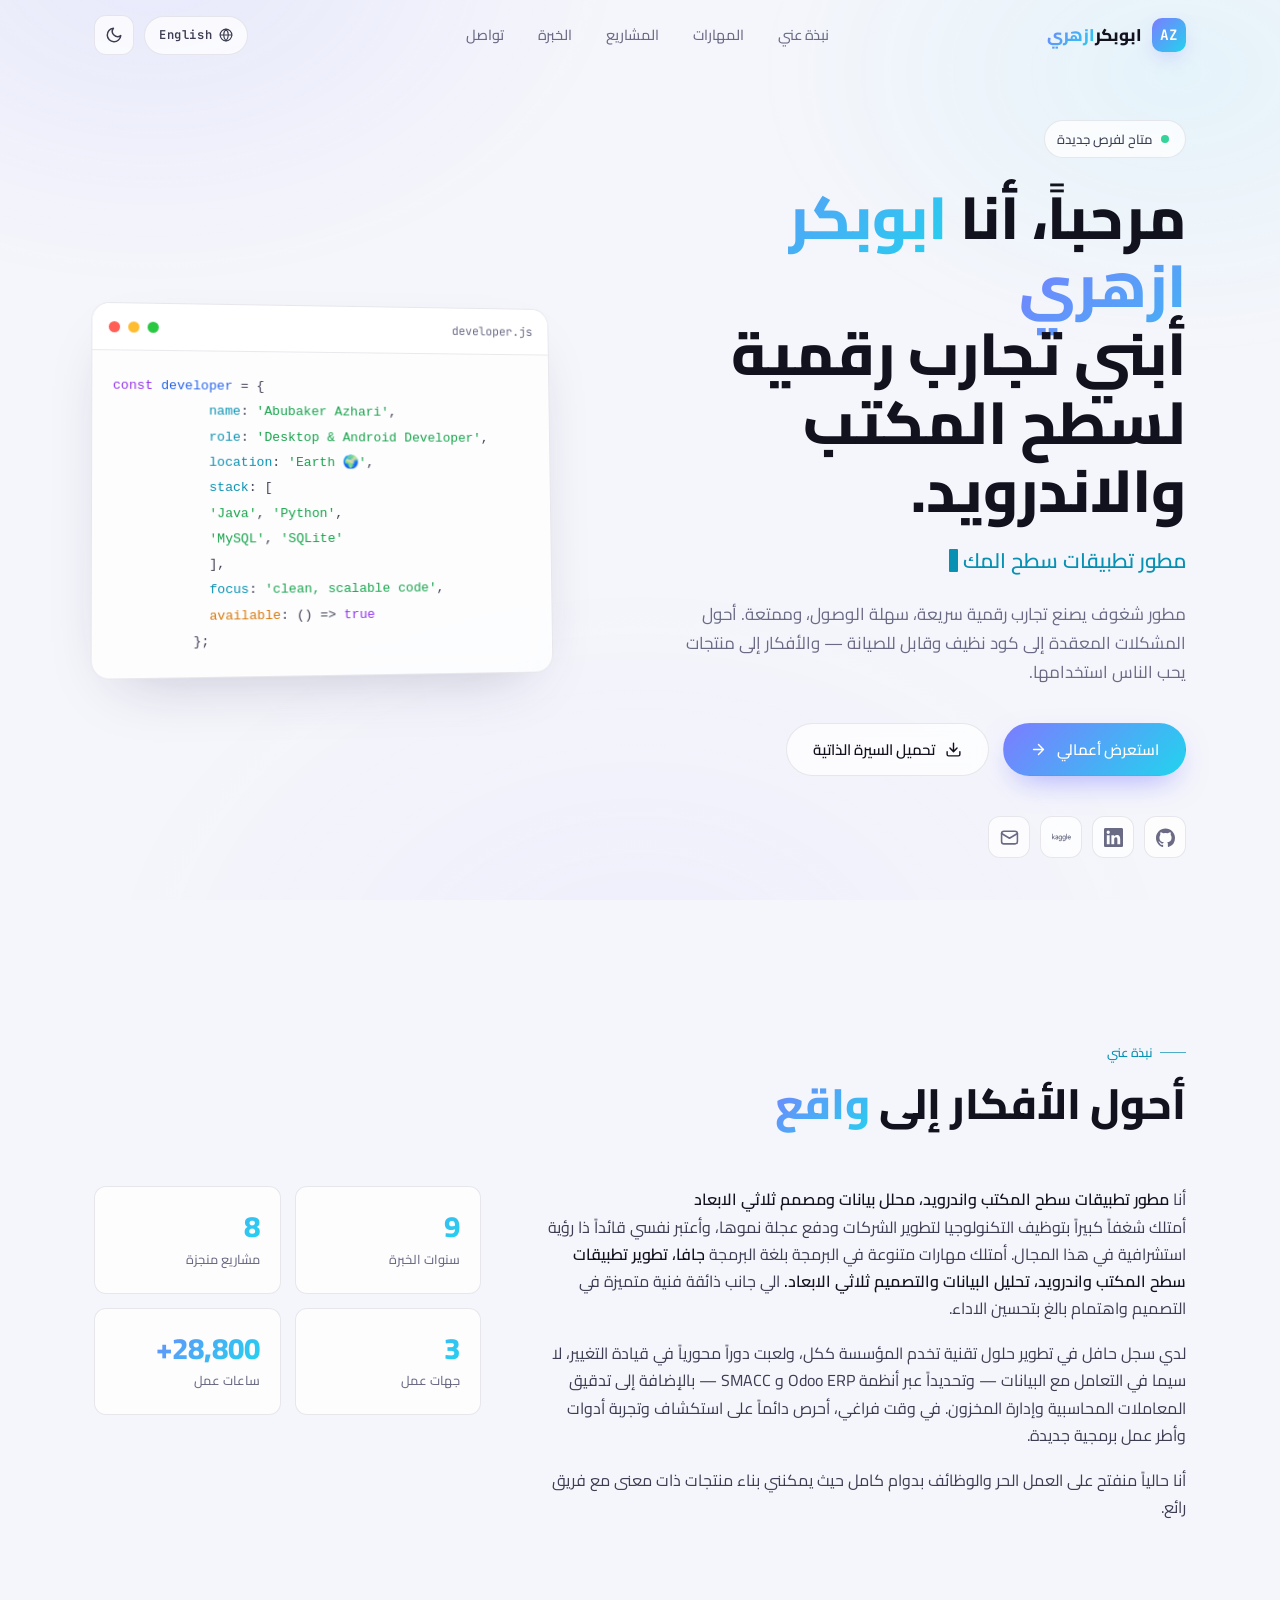
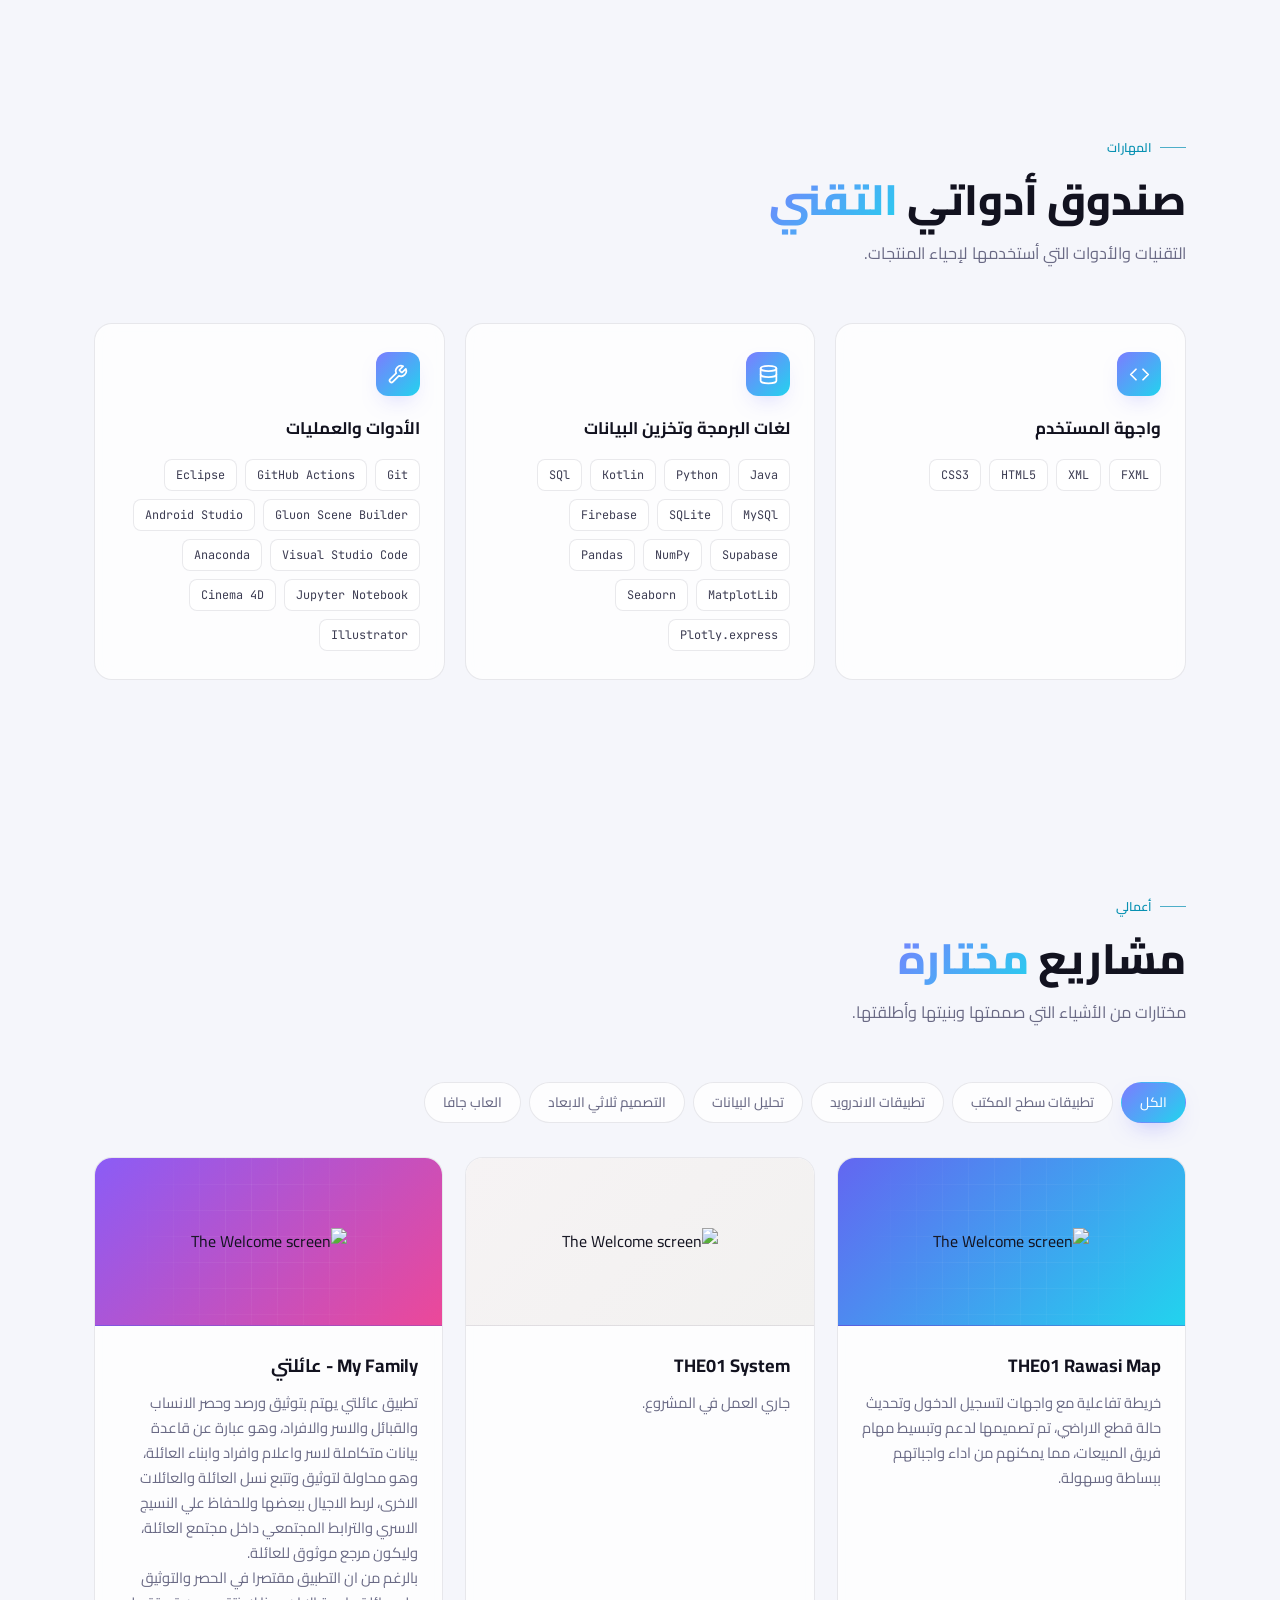
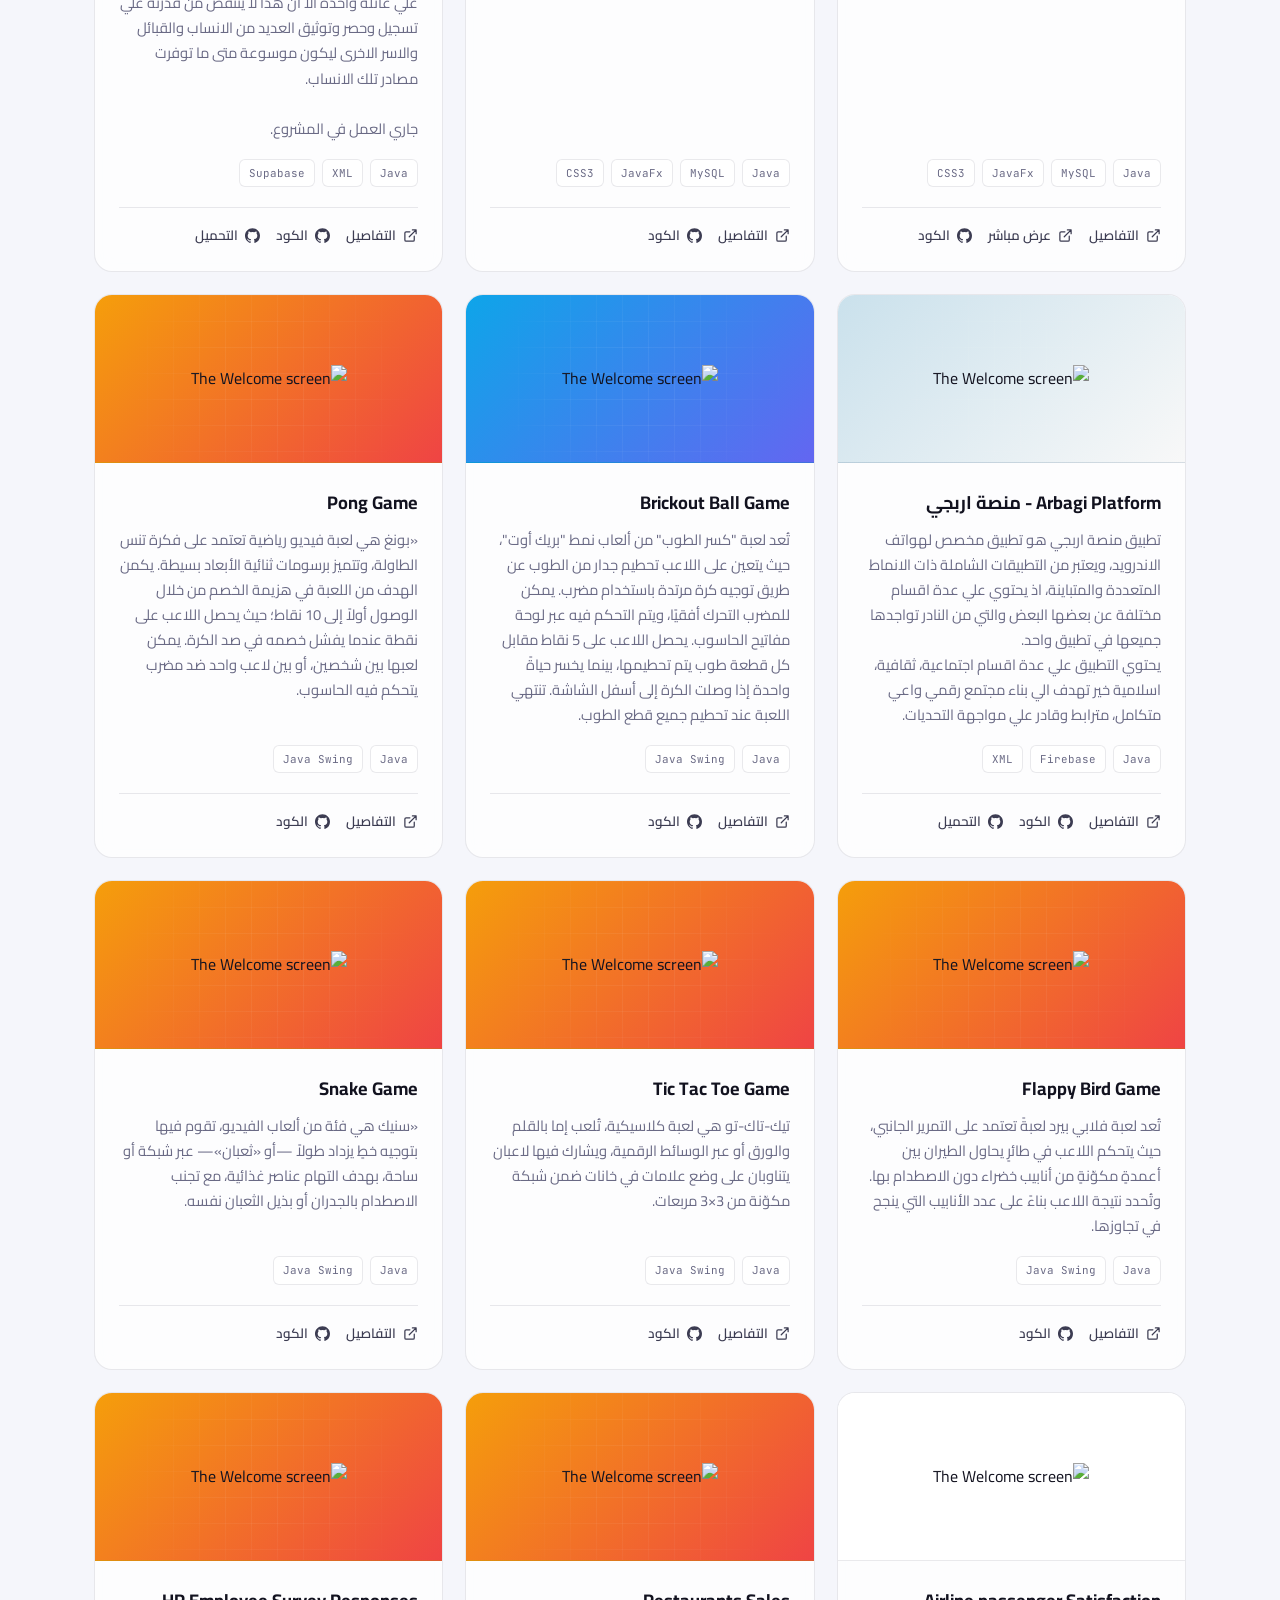
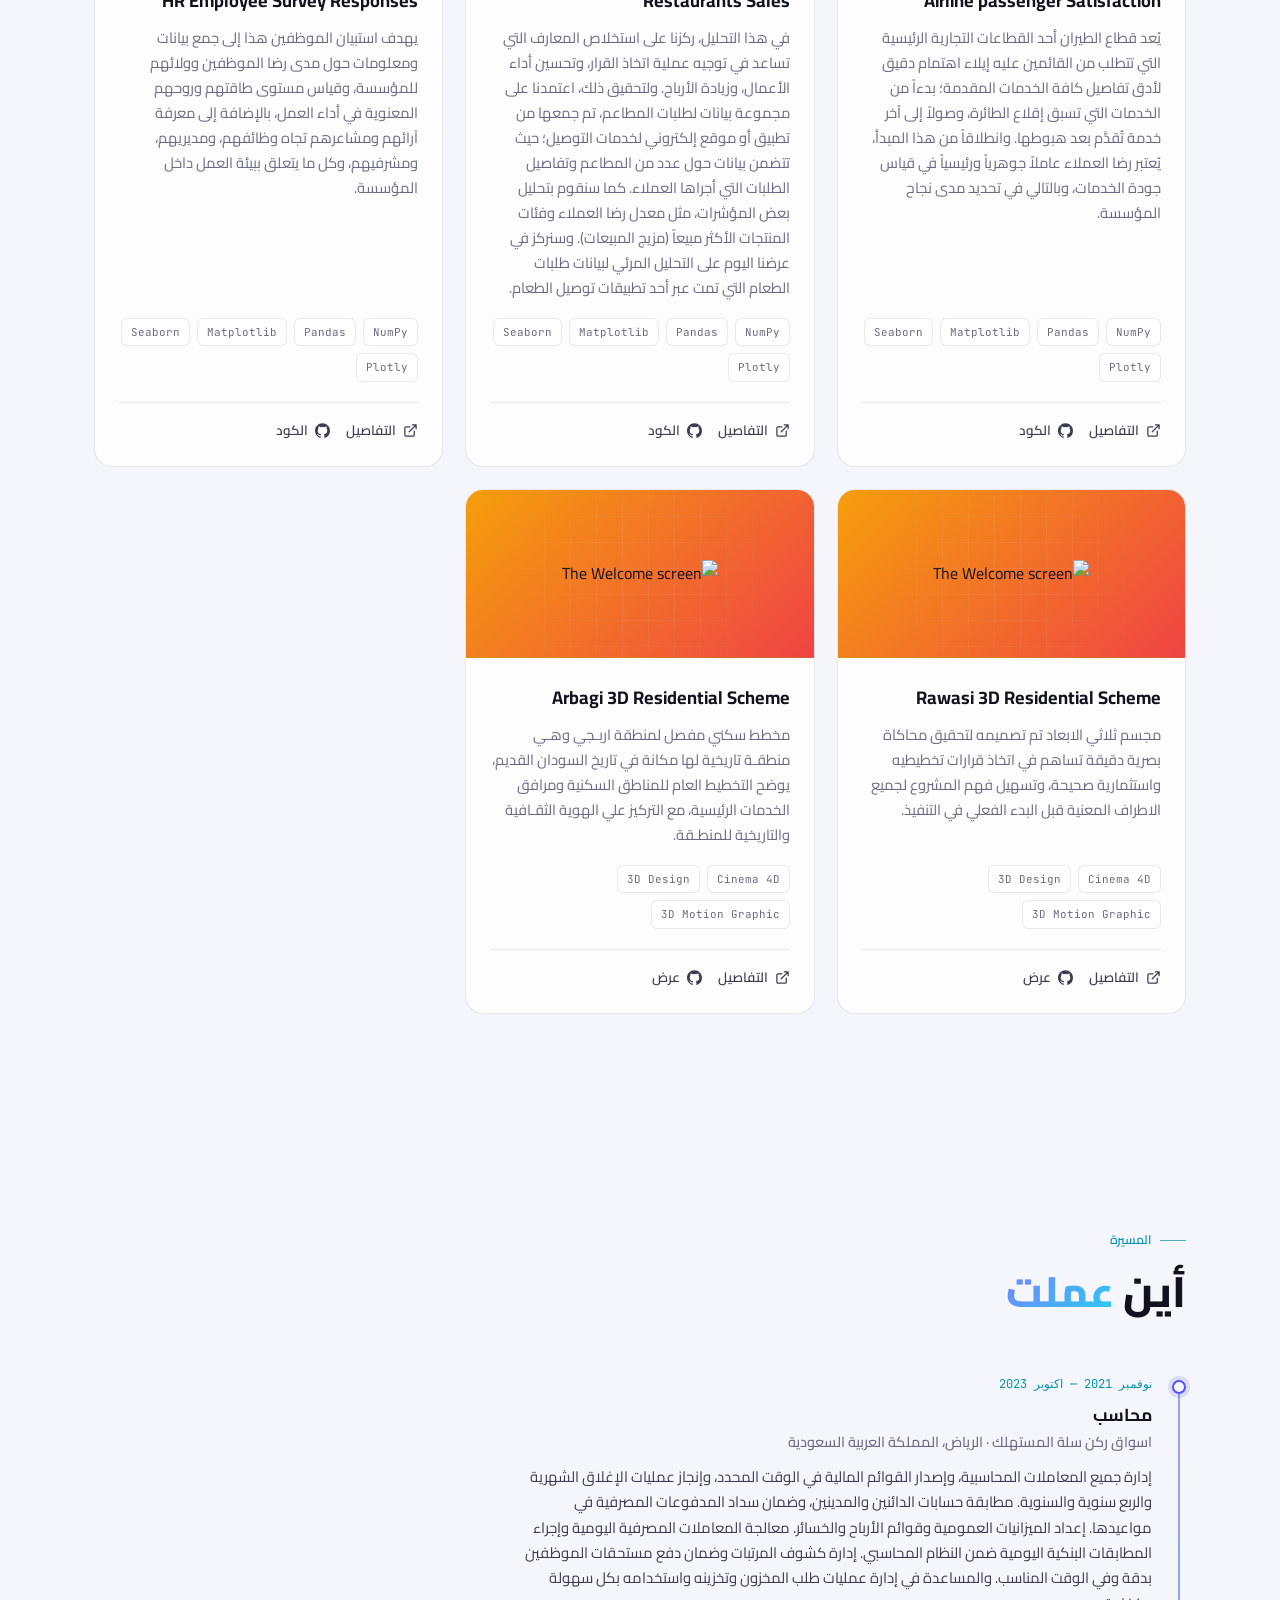
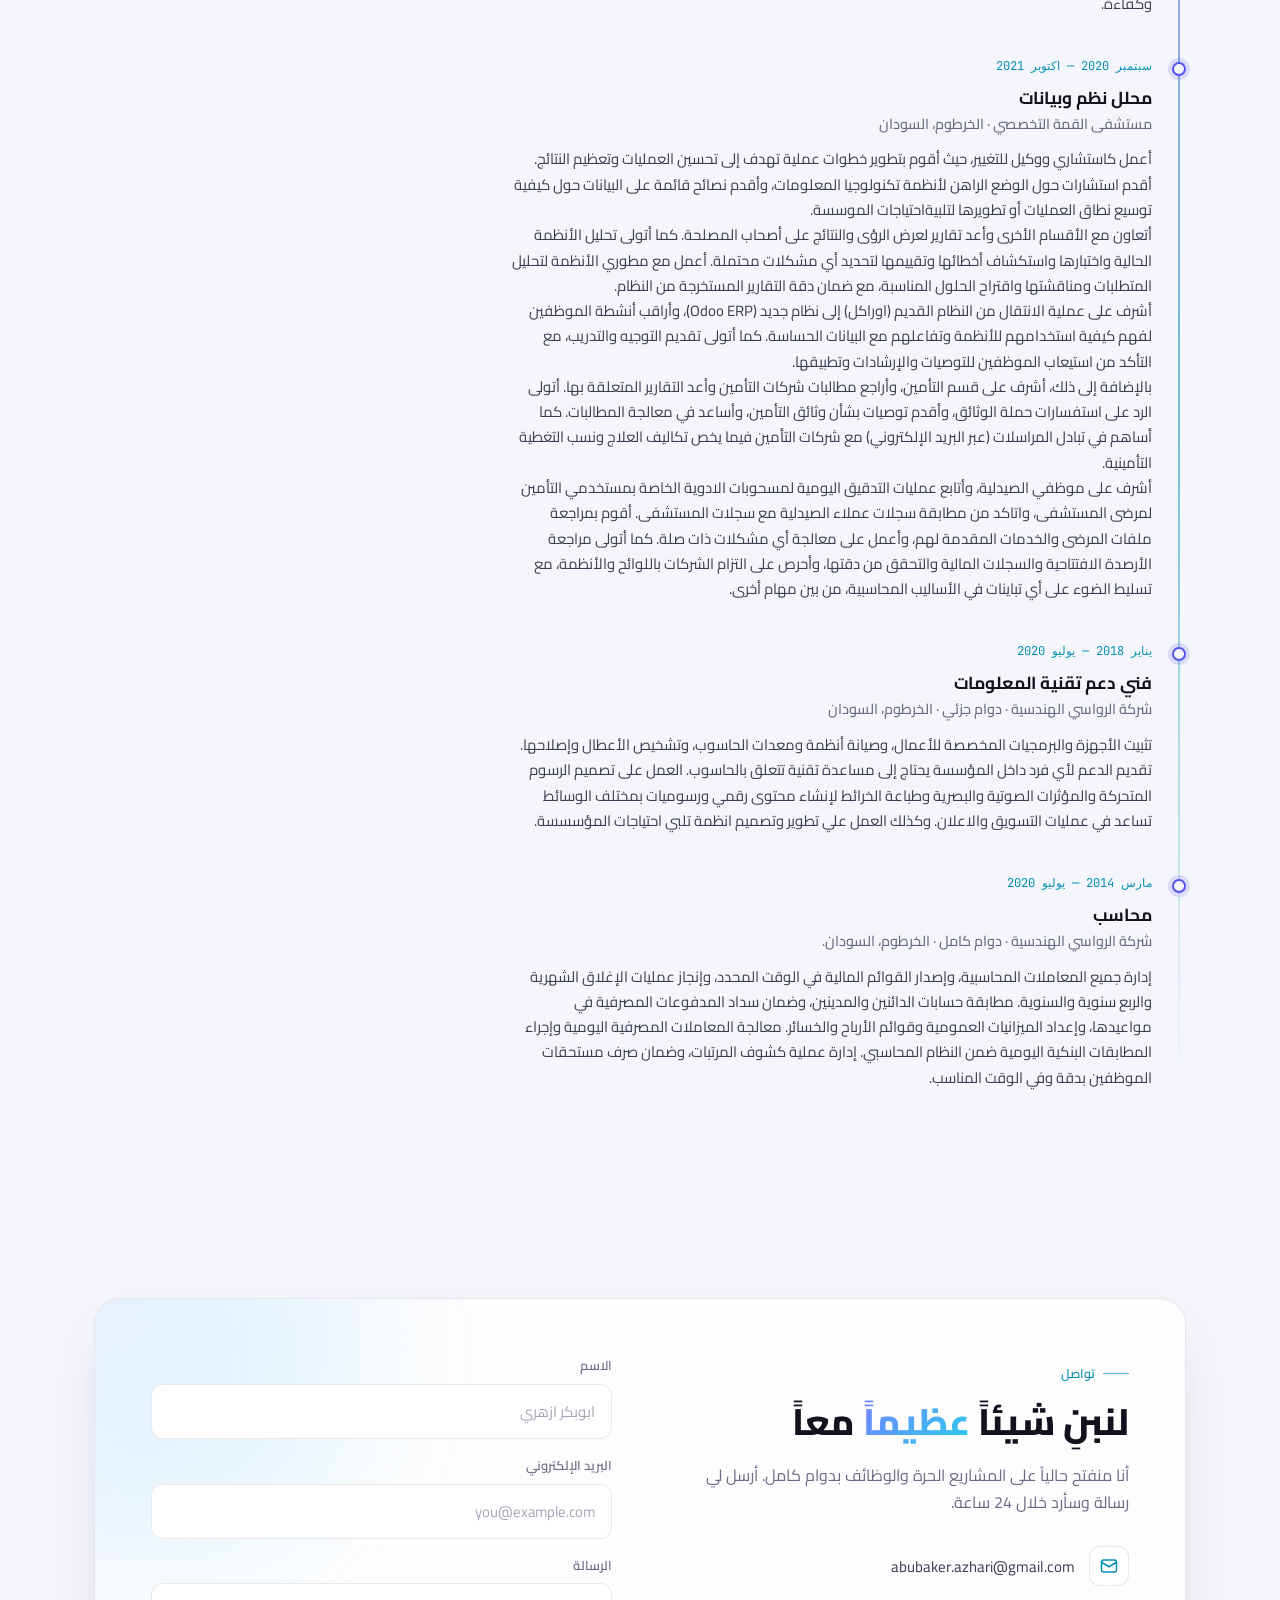
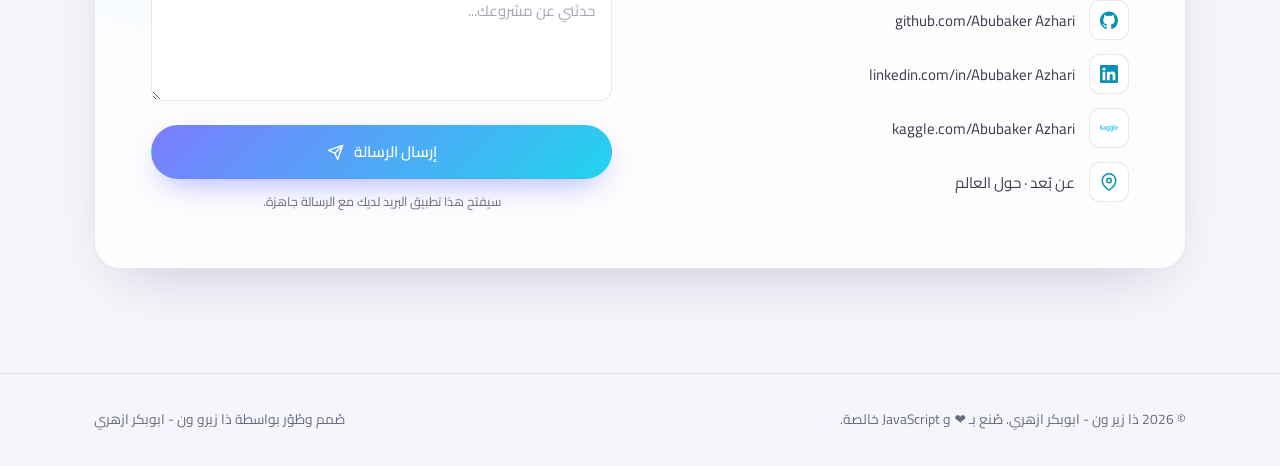
==== ar.html @ c8565554 "Add files via upload" ====
<!DOCTYPE html>
<html lang="ar" dir="rtl" data-theme="dark">
<head>
<meta charset="UTF-8" />
<meta name="viewport" content="width=device-width, initial-scale=1.0" />
<title>ابوبكر ازهري — مطور تطبيقات سطح مكتب واندرويد</title>
<meta name="description" content="الملف الشخصي لابوبكر ازهري — مطور متكامل يبني تجارب سريعة وسهلة الوصول." />
<link rel="preconnect" href="https://fonts.googleapis.com" />
<link rel="preconnect" href="https://fonts.gstatic.com" crossorigin />
<link href="https://fonts.googleapis.com/css2?family=Cairo:wght@400;500;600;700;800&family=JetBrains+Mono:wght@400;500&display=swap" rel="stylesheet" />
<script>
  (function () {
    try {
      var saved = localStorage.getItem('theme');
      var prefersLight = window.matchMedia('(prefers-color-scheme: light)').matches;
      document.documentElement.setAttribute('data-theme', saved || (prefersLight ? 'light' : 'dark'));
    } catch (e) {}
  })();
</script>
<style>
:root {
  --bg: #08080d; --bg-soft: #0e0e18;
  --surface: rgba(255,255,255,0.035); --surface-2: rgba(255,255,255,0.07);
  --border: rgba(255,255,255,0.09); --border-strong: rgba(255,255,255,0.16);
  --text: #e9e9f2; --text-soft: #b6b6c8; --muted: #8b8ba3;
  --accent: #7c7cff; --accent-2: #22d3ee;
  --grad: linear-gradient(135deg, #7c7cff 0%, #22d3ee 100%);
  --grad-soft: linear-gradient(135deg, rgba(124,124,255,.16), rgba(34,211,238,.16));
  --shadow: 0 24px 60px -28px rgba(0,0,0,.9);
  --shadow-glow: 0 0 60px -12px rgba(124,124,255,.45);
  --radius: 18px; --radius-sm: 12px; --nav-h: 72px; --max: 1140px;
  --ease: cubic-bezier(0.22, 1, 0.36, 1);
}
[data-theme="light"] {
  --bg: #f5f6fb; --bg-soft: #ffffff;
  --surface: rgba(255,255,255,.75); --surface-2: #ffffff;
  --border: rgba(18,18,45,.09); --border-strong: rgba(18,18,45,.18);
  --text: #12121f; --text-soft: #3c3c52; --muted: #6a6a85;
  --accent: #5454f0; --accent-2: #0891b2;
  --shadow: 0 24px 60px -30px rgba(30,30,80,.28);
}
*, *::before, *::after { box-sizing: border-box; margin: 0; padding: 0; }
html { scroll-behavior: smooth; scroll-padding-top: calc(var(--nav-h) + 16px); -webkit-text-size-adjust: 100%; }
body {
  font-family: 'Cairo', system-ui, sans-serif;
  background: var(--bg); color: var(--text);
  line-height: 1.7; font-size: 16px; overflow-x: hidden;
  transition: background .4s var(--ease), color .4s var(--ease);
  -webkit-font-smoothing: antialiased;
}
body::before {
  content: ''; position: fixed; inset: 0; pointer-events: none; z-index: 0;
  background:
    radial-gradient(680px 480px at 12% -5%, rgba(124,124,255,.16), transparent 70%),
    radial-gradient(620px 420px at 92% 8%, rgba(34,211,238,.11), transparent 70%),
    radial-gradient(800px 600px at 50% 110%, rgba(124,124,255,.09), transparent 70%);
}
[data-theme="light"] body::before { opacity: .65; }
img, svg { display: block; max-width: 100%; }
a { color: inherit; text-decoration: none; }
button { background: none; border: none; cursor: pointer; font: inherit; color: inherit; }
ul { list-style: none; }
::selection { background: var(--accent); color: #fff; }
::-webkit-scrollbar { width: 10px; }
::-webkit-scrollbar-track { background: var(--bg); }
::-webkit-scrollbar-thumb { background: var(--border-strong); border-radius: 10px; border: 2px solid var(--bg); }
::-webkit-scrollbar-thumb:hover { background: var(--accent); }

.container { width: 100%; max-width: var(--max); margin-inline: auto; padding-inline: 24px; position: relative; z-index: 1; }
section { padding: 104px 0; position: relative; }
.section-head { margin-bottom: 56px; max-width: 640px; }
.eyebrow { display: inline-flex; align-items: center; gap: 8px; font-size: .78rem; letter-spacing: 0; color: var(--accent-2); margin-bottom: 14px; font-weight: 600; }
.eyebrow::before { content: ''; width: 26px; height: 1px; background: var(--accent-2); opacity: .7; }
.section-title { font-size: clamp(1.85rem, 4vw, 2.65rem); font-weight: 800; line-height: 1.25; }
.section-title .grad { background: var(--grad); -webkit-background-clip: text; background-clip: text; color: transparent; }
.section-sub { color: var(--muted); margin-top: 14px; font-size: 1.02rem; }
.grad-text { background: var(--grad); -webkit-background-clip: text; background-clip: text; color: transparent; }

.btn { display: inline-flex; align-items: center; justify-content: center; gap: 10px; padding: 13px 26px; border-radius: 100px; font-weight: 600; font-size: .94rem; transition: transform .28s var(--ease), box-shadow .28s var(--ease), background .28s var(--ease), border-color .28s var(--ease); white-space: nowrap; cursor: pointer; border: 1px solid transparent; font-family: 'Cairo', sans-serif; }
.btn:active { transform: translateY(0) scale(.98); }
.btn-primary { background: var(--grad); color: #fff; box-shadow: 0 12px 32px -12px rgba(124,124,255,.75); }
.btn-primary:hover { transform: translateY(-3px); box-shadow: 0 20px 44px -14px rgba(124,124,255,.85); }
.btn-ghost { background: var(--surface); border-color: var(--border); color: var(--text); backdrop-filter: blur(10px); }
.btn-ghost:hover { transform: translateY(-3px); border-color: var(--border-strong); background: var(--surface-2); }
.btn svg { width: 17px; height: 17px; }

.progress-bar { position: fixed; top: 0; left: 0; height: 3px; width: 0%; background: var(--grad); z-index: 300; transition: width .1s linear; box-shadow: 0 0 12px rgba(124,124,255,.8); }
.nav { position: fixed; top: 0; left: 0; right: 0; height: var(--nav-h); z-index: 200; display: flex; align-items: center; transition: background .35s var(--ease), border-color .35s var(--ease), backdrop-filter .35s var(--ease); border-bottom: 1px solid transparent; }
.nav.scrolled { background: color-mix(in srgb, var(--bg) 78%, transparent); backdrop-filter: blur(16px) saturate(160%); -webkit-backdrop-filter: blur(16px) saturate(160%); border-bottom-color: var(--border); }
.nav-inner { width: 100%; max-width: var(--max); margin-inline: auto; padding-inline: 24px; display: flex; align-items: center; justify-content: space-between; gap: 20px; }
.logo { display: inline-flex; align-items: center; gap: 10px; font-weight: 800; font-size: 1.06rem; }
.logo-mark { width: 34px; height: 34px; border-radius: 10px; background: var(--grad); display: grid; place-items: center; color: #fff; font-family: 'JetBrains Mono', monospace; font-size: .9rem; font-weight: 700; box-shadow: 0 8px 22px -10px rgba(124,124,255,.9); }
.nav-links { display: flex; align-items: center; gap: 4px; }
.nav-links a { position: relative; padding: 9px 15px; border-radius: 100px; font-size: .9rem; font-weight: 500; color: var(--muted); transition: color .25s var(--ease), background .25s var(--ease); }
.nav-links a:hover { color: var(--text); background: var(--surface); }
.nav-links a.active { color: var(--text); }
.nav-links a.active::after { content: ''; position: absolute; bottom: 2px; left: 50%; transform: translateX(-50%); width: 16px; height: 2px; border-radius: 2px; background: var(--grad); }
.nav-actions { display: flex; align-items: center; gap: 10px; }
.icon-btn { width: 40px; height: 40px; border-radius: 12px; display: grid; place-items: center; border: 1px solid var(--border); background: var(--surface); color: var(--text-soft); transition: all .25s var(--ease); }
.icon-btn:hover { color: var(--text); border-color: var(--border-strong); transform: translateY(-2px); }
.icon-btn svg { width: 18px; height: 18px; }
[data-theme="dark"] .icon-sun { display: block; } [data-theme="dark"] .icon-moon { display: none; }
[data-theme="light"] .icon-sun { display: none; } [data-theme="light"] .icon-moon { display: block; }
.nav-toggle { display: none; }
.lang-switch-btn { display: inline-flex; align-items: center; gap: 7px; padding: 8px 14px; border-radius: 100px; border: 1px solid var(--border); background: var(--surface); color: var(--text-soft); font-family: 'JetBrains Mono', monospace; font-size: .76rem; font-weight: 600; letter-spacing: .05em; transition: all .25s var(--ease); }
.lang-switch-btn:hover { color: var(--text); border-color: var(--border-strong); transform: translateY(-2px); }
.lang-switch-btn svg { width: 14px; height: 14px; }

.hero { min-height: 100svh; display: flex; align-items: center; padding-top: calc(var(--nav-h) + 48px); padding-bottom: 72px; }
.hero-grid { display: grid; grid-template-columns: 1.1fr .9fr; gap: 64px; align-items: center; }
.status-pill { display: inline-flex; align-items: center; gap: 9px; padding: 7px 16px 7px 12px; border-radius: 100px; border: 1px solid var(--border); background: var(--surface); backdrop-filter: blur(10px); font-size: .82rem; color: var(--text-soft); font-weight: 500; margin-bottom: 26px; }
.status-dot { width: 8px; height: 8px; border-radius: 50%; background: #34d399; animation: pulse 2.2s infinite; }
@keyframes pulse { 0% { box-shadow: 0 0 0 0 rgba(52,211,153,.6); } 70% { box-shadow: 0 0 0 9px rgba(52,211,153,0); } 100% { box-shadow: 0 0 0 0 rgba(52,211,153,0); } }
.hero h1 { font-size: clamp(2.2rem, 5.4vw, 3.7rem); font-weight: 800; line-height: 1.15; margin-bottom: 16px; }
.hero-role { font-size: clamp(1rem, 2.4vw, 1.3rem); color: var(--accent-2); min-height: 1.9em; display: flex; align-items: center; gap: 2px; margin-bottom: 20px; font-weight: 600; }
.caret { display: inline-block; width: 9px; height: 1.15em; background: var(--accent-2); margin-right: 3px; animation: blink 1s steps(1) infinite; border-radius: 1px; }
@keyframes blink { 0%,49% { opacity: 1; } 50%,100% { opacity: 0; } }
.hero-desc { color: var(--muted); font-size: 1.06rem; max-width: 520px; margin-bottom: 36px; }
.hero-cta { display: flex; flex-wrap: wrap; gap: 14px; margin-bottom: 40px; }
.socials { display: flex; gap: 10px; }
.socials a { width: 42px; height: 42px; border-radius: 12px; display: grid; place-items: center; border: 1px solid var(--border); background: var(--surface); color: var(--muted); transition: all .28s var(--ease); }
.socials a:hover { color: var(--text); border-color: var(--accent); transform: translateY(-4px); box-shadow: 0 12px 26px -14px var(--accent); }
.socials svg { width: 19px; height: 19px; }

.code-card { border-radius: var(--radius); border: 1px solid var(--border); background: var(--surface); backdrop-filter: blur(14px); box-shadow: var(--shadow); overflow: hidden; transform: perspective(1400px) rotateY(7deg) rotateX(3deg); transition: transform .6s var(--ease); animation: floaty 7s ease-in-out infinite; }
.code-card:hover { transform: perspective(1400px) rotateY(0) rotateX(0) translateY(-6px); }
@keyframes floaty { 0%,100% { translate: 0 0; } 50% { translate: 0 -12px; } }
.code-head { display: flex; align-items: center; gap: 8px; padding: 13px 16px; border-bottom: 1px solid var(--border); background: var(--surface-2); direction: ltr; }
.dot { width: 11px; height: 11px; border-radius: 50%; }
.dot.r { background: #ff5f57; } .dot.y { background: #febc2e; } .dot.g { background: #28c840; }
.code-title { margin-left: auto; font-family: 'JetBrains Mono', monospace; font-size: .74rem; color: var(--muted); }
.code-card pre { padding: 22px 20px; overflow-x: auto; font-family: 'JetBrains Mono', monospace; font-size: .82rem; line-height: 1.85; color: var(--text-soft); direction: ltr; text-align: left; }
.c-key { color: #c084fc; } .c-var { color: #60a5fa; } .c-prop { color: #22d3ee; } .c-str { color: #86efac; } .c-fn { color: #fbbf24; }
[data-theme="light"] .c-key { color: #9333ea; } [data-theme="light"] .c-var { color: #2563eb; } [data-theme="light"] .c-prop { color: #0891b2; } [data-theme="light"] .c-str { color: #16a34a; } [data-theme="light"] .c-fn { color: #d97706; }

.about-grid { display: grid; grid-template-columns: 1.25fr .75fr; gap: 60px; align-items: start; }
.about-text p { color: var(--text-soft); margin-bottom: 18px; }
.about-text p:last-child { margin-bottom: 0; }
.about-text strong { color: var(--text); font-weight: 600; }
.stats { display: grid; grid-template-columns: repeat(2, 1fr); gap: 14px; }
.stat { padding: 22px 20px; border-radius: var(--radius-sm); border: 1px solid var(--border); background: var(--surface); transition: all .3s var(--ease); }
.stat:hover { border-color: var(--border-strong); transform: translateY(-4px); box-shadow: var(--shadow); }
.stat-num { font-size: 1.85rem; font-weight: 800; background: var(--grad); -webkit-background-clip: text; background-clip: text; color: transparent; line-height: 1.2; font-family: 'Cairo', sans-serif; }
.stat-label { font-size: .8rem; color: var(--muted); margin-top: 4px; font-weight: 500; }

.skills-grid { display: grid; grid-template-columns: repeat(auto-fit, minmax(260px, 1fr)); gap: 20px; }
.skill-card { padding: 28px 24px; border-radius: var(--radius); border: 1px solid var(--border); background: var(--surface); backdrop-filter: blur(10px); transition: all .35s var(--ease); position: relative; overflow: hidden; }
.skill-card::before { content: ''; position: absolute; inset: 0; background: var(--grad-soft); opacity: 0; transition: opacity .35s var(--ease); }
.skill-card:hover { transform: translateY(-6px); border-color: var(--border-strong); box-shadow: var(--shadow); }
.skill-card:hover::before { opacity: 1; }
.skill-card > * { position: relative; z-index: 1; }
.skill-icon { width: 44px; height: 44px; border-radius: 12px; display: grid; place-items: center; background: var(--grad); color: #fff; margin-bottom: 18px; box-shadow: 0 10px 26px -14px rgba(124,124,255,.9); }
.skill-icon svg { width: 21px; height: 21px; }
.skill-card h3 { font-size: 1.05rem; font-weight: 700; margin-bottom: 16px; }
.chips { display: flex; flex-wrap: wrap; gap: 8px; }
.chip { font-family: 'JetBrains Mono', monospace; font-size: .74rem; padding: 5px 11px; border-radius: 8px; background: var(--surface-2); border: 1px solid var(--border); color: var(--text-soft); transition: all .25s var(--ease); }
.chip:hover { color: var(--text); border-color: var(--accent); transform: translateY(-2px); }

.filters { display: flex; flex-wrap: wrap; gap: 8px; margin-bottom: 34px; }
.filter-btn { padding: 8px 18px; border-radius: 100px; font-size: .85rem; font-weight: 500; color: var(--muted); border: 1px solid var(--border); background: var(--surface); transition: all .28s var(--ease); font-family: 'Cairo', sans-serif; }
.filter-btn:hover { color: var(--text); border-color: var(--border-strong); }
.filter-btn.active { background: var(--grad); color: #fff; border-color: transparent; box-shadow: 0 10px 26px -14px rgba(124,124,255,.9); }
.projects-grid { display: grid; grid-template-columns: repeat(auto-fill, minmax(320px, 1fr)); gap: 22px; }
.project-card { border-radius: var(--radius); border: 1px solid var(--border); background: var(--surface); backdrop-filter: blur(10px); overflow: hidden; display: flex; flex-direction: column; transition: transform .4s var(--ease), border-color .4s var(--ease), box-shadow .4s var(--ease); animation: cardIn .5s var(--ease) backwards; }
@keyframes cardIn { from { opacity: 0; transform: translateY(18px) scale(.97); } to { opacity: 1; transform: translateY(0) scale(1); } }
.project-card.hide { display: none; }
.project-card:hover { transform: translateY(-8px); border-color: var(--border-strong); box-shadow: var(--shadow), var(--shadow-glow); }
.project-thumb { height: 168px; position: relative; display: grid; place-items: center; overflow: hidden; border-bottom: 1px solid var(--border); }
.project-thumb::after { content: ''; position: absolute; inset: 0; background-image: linear-gradient(rgba(255,255,255,.055) 1px, transparent 1px), linear-gradient(90deg, rgba(255,255,255,.055) 1px, transparent 1px); background-size: 26px 26px; mask-image: radial-gradient(circle at 50% 50%, #000 25%, transparent 78%); -webkit-mask-image: radial-gradient(circle at 50% 50%, #000 25%, transparent 78%); }
.project-thumb .emoji { font-size: 2.9rem; filter: drop-shadow(0 10px 22px rgba(0,0,0,.45)); transition: transform .5s var(--ease); }
.project-card:hover .emoji { transform: scale(1.14) rotate(-5deg); }
.project-body { padding: 24px; display: flex; flex-direction: column; flex: 1; }
.project-title { font-size: 1.14rem; font-weight: 700; margin-bottom: 9px; display: flex; align-items: center; gap: 8px; font-family: 'Inter', 'Cairo', sans-serif; }
.project-desc { color: var(--muted); font-size: .92rem; margin-bottom: 18px; flex: 1; }
.project-tags { display: flex; flex-wrap: wrap; gap: 7px; margin-bottom: 20px; }
.project-tags span { font-family: 'JetBrains Mono', monospace; font-size: .68rem; padding: 4px 9px; border-radius: 6px; background: var(--surface-2); border: 1px solid var(--border); color: var(--muted); }
.project-links { display: flex; gap: 16px; padding-top: 16px; border-top: 1px solid var(--border); }
.project-links a { display: inline-flex; align-items: center; gap: 7px; font-size: .84rem; font-weight: 600; color: var(--text-soft); transition: color .25s var(--ease), gap .25s var(--ease); }
.project-links a:hover { color: var(--accent-2); gap: 10px; }
.project-links svg { width: 15px; height: 15px; }

.timeline { position: relative; padding-right: 34px; }
.timeline::before { content: ''; position: absolute; right: 6px; top: 8px; bottom: 8px; width: 2px; background: linear-gradient(to bottom, var(--accent), var(--accent-2), transparent); border-radius: 2px; opacity: .55; }
.tl-item { position: relative; padding-bottom: 40px; }
.tl-item:last-child { padding-bottom: 0; }
.tl-item::before { content: ''; position: absolute; right: -34px; top: 6px; width: 14px; height: 14px; border-radius: 50%; background: var(--bg); border: 2px solid var(--accent); box-shadow: 0 0 0 4px color-mix(in srgb, var(--accent) 16%, transparent); transition: all .3s var(--ease); }
.tl-item:hover::before { background: var(--accent); transform: scale(1.18); }
.tl-date { font-family: 'JetBrains Mono', monospace; font-size: .76rem; color: var(--accent-2); margin-bottom: 6px; }
.tl-role { font-size: 1.08rem; font-weight: 700; }
.tl-company { color: var(--muted); font-size: .9rem; margin-bottom: 10px; font-weight: 500; }
.tl-desc { color: var(--text-soft); font-size: .93rem; max-width: 640px; }

.contact-wrap { border-radius: 26px; border: 1px solid var(--border); background: var(--surface); backdrop-filter: blur(14px); padding: 56px; position: relative; overflow: hidden; box-shadow: var(--shadow); }
.contact-wrap::before { content: ''; position: absolute; top: -160px; left: -160px; width: 420px; height: 420px; border-radius: 50%; background: var(--grad); opacity: .13; filter: blur(70px); }
.contact-grid { display: grid; grid-template-columns: 1fr 1fr; gap: 56px; position: relative; z-index: 1; }
.contact-info h2 { font-size: clamp(1.7rem, 3.4vw, 2.3rem); font-weight: 800; line-height: 1.3; margin-bottom: 16px; }
.contact-info p { color: var(--muted); margin-bottom: 30px; }
.contact-list { display: flex; flex-direction: column; gap: 14px; }
.contact-list a { display: flex; align-items: center; gap: 14px; font-size: .94rem; color: var(--text-soft); transition: color .25s var(--ease), transform .25s var(--ease); }
.contact-list a:hover { color: var(--text); transform: translateX(-5px); }
.contact-list .ci { width: 40px; height: 40px; border-radius: 11px; display: grid; place-items: center; background: var(--surface-2); border: 1px solid var(--border); color: var(--accent-2); flex-shrink: 0; }
.contact-list svg { width: 18px; height: 18px; }
.form-group { margin-bottom: 16px; }
.form-group label { display: block; font-size: .8rem; font-weight: 600; color: var(--muted); margin-bottom: 7px; }
.form-group input, .form-group textarea { width: 100%; padding: 13px 16px; border-radius: var(--radius-sm); border: 1px solid var(--border); background: var(--bg-soft); color: var(--text); font-size: .93rem; transition: border-color .25s var(--ease), box-shadow .25s var(--ease); resize: vertical; font-family: 'Cairo', sans-serif; }
.form-group input::placeholder, .form-group textarea::placeholder { color: var(--muted); opacity: .6; }
.form-group input:focus, .form-group textarea:focus { outline: none; border-color: var(--accent); box-shadow: 0 0 0 4px color-mix(in srgb, var(--accent) 16%, transparent); }
.form-group textarea { min-height: 118px; }
.form-note { font-size: .78rem; color: var(--muted); margin-top: 12px; text-align: center; }

footer { border-top: 1px solid var(--border); padding: 34px 0; position: relative; z-index: 1; }
.footer-inner { display: flex; align-items: center; justify-content: space-between; gap: 20px; flex-wrap: wrap; font-size: .86rem; color: var(--muted); }
.footer-inner a:hover { color: var(--accent-2); }
.to-top { position: fixed; left: 24px; bottom: 24px; width: 46px; height: 46px; border-radius: 14px; display: grid; place-items: center; background: var(--grad); color: #fff; box-shadow: 0 14px 34px -14px rgba(124,124,255,.95); opacity: 0; visibility: hidden; transform: translateY(18px); transition: all .35s var(--ease); z-index: 150; }
.to-top.show { opacity: 1; visibility: visible; transform: translateY(0); }
.to-top:hover { transform: translateY(-4px); }
.to-top svg { width: 19px; height: 19px; }

.reveal { opacity: 0; transform: translateY(26px); transition: opacity .75s var(--ease), transform .75s var(--ease); }
.reveal.visible { opacity: 1; transform: none; }

@media (max-width: 980px) {
  .hero-grid { grid-template-columns: 1fr; gap: 52px; }
  .code-card { transform: none; max-width: 520px; }
  .code-card:hover { transform: translateY(-6px); }
  .about-grid { grid-template-columns: 1fr; gap: 40px; }
  .contact-grid { grid-template-columns: 1fr; gap: 42px; }
  .contact-wrap { padding: 38px 28px; }
}
@media (max-width: 860px) {
  section { padding: 78px 0; }
  .nav-toggle { display: grid; }
  .nav-links { position: fixed; top: var(--nav-h); left: 0; right: 0; flex-direction: column; align-items: stretch; gap: 4px; padding: 16px 24px 26px; background: color-mix(in srgb, var(--bg) 96%, transparent); backdrop-filter: blur(20px) saturate(160%); -webkit-backdrop-filter: blur(20px) saturate(160%); border-bottom: 1px solid var(--border); transform: translateY(-130%); opacity: 0; pointer-events: none; transition: transform .45s var(--ease), opacity .35s var(--ease); }
  .nav-links.open { transform: translateY(0); opacity: 1; pointer-events: auto; }
  .nav-links a { padding: 13px 16px; border-radius: 12px; font-size: .98rem; }
  .nav-links a.active::after { display: none; }
  .nav-links a.active { background: var(--surface); color: var(--text); }
}
@media (max-width: 560px) {
  .container { padding-inline: 18px; } .nav-inner { padding-inline: 18px; }
  .hero { min-height: auto; padding-top: calc(var(--nav-h) + 36px); }
  .hero-cta { flex-direction: column; align-items: stretch; }
  .hero-cta .btn { width: 100%; }
  .stats { grid-template-columns: 1fr; }
  .projects-grid { grid-template-columns: 1fr; }
  .contact-wrap { padding: 30px 20px; border-radius: 20px; }
  .to-top { left: 16px; bottom: 16px; }
  .footer-inner { justify-content: center; text-align: center; }
}
@media (prefers-reduced-motion: reduce) {
  *, *::before, *::after { animation-duration: .01ms !important; animation-iteration-count: 1 !important; transition-duration: .01ms !important; scroll-behavior: auto !important; }
  .reveal { opacity: 1; transform: none; }
}
</style>
</head>
<body>

<div class="progress-bar" id="progressBar"></div>

<header class="nav" id="nav">
  <div class="nav-inner">
    <a href="ar.html" class="logo" aria-label="الرئيسية">
      <span class="logo-mark">AZ</span>
      <span>ابوبكر<span class="grad-text">ازهري</span></span>
    </a>

    <nav class="nav-links" id="navLinks">
      <a href="#about">نبذة عني</a>
      <a href="#skills">المهارات</a>
      <a href="#projects">المشاريع</a>
      <a href="#experience">الخبرة</a>
      <a href="#contact">تواصل</a>
    </nav>

    <div class="nav-actions">
      <a href="en.html" class="lang-switch-btn" aria-label="Switch to English">
        <svg viewBox="0 0 24 24" fill="none" stroke="currentColor" stroke-width="2" stroke-linecap="round" stroke-linejoin="round"><circle cx="12" cy="12" r="10"/><path d="M2 12h20M12 2a15.3 15.3 0 014 10 15.3 15.3 0 01-4 10 15.3 15.3 0 01-4-10 15.3 15.3 0 014-10z"/></svg>
        English
      </a>
      <button class="icon-btn" id="themeToggle" aria-label="تبديل المظهر">
        <svg class="icon-sun" viewBox="0 0 24 24" fill="none" stroke="currentColor" stroke-width="2" stroke-linecap="round"><circle cx="12" cy="12" r="4"/><path d="M12 2v2M12 20v2M4.93 4.93l1.41 1.41M17.66 17.66l1.41 1.41M2 12h2M20 12h2M6.34 17.66l-1.41 1.41M19.07 4.93l-1.41 1.41"/></svg>
        <svg class="icon-moon" viewBox="0 0 24 24" fill="none" stroke="currentColor" stroke-width="2" stroke-linecap="round" stroke-linejoin="round"><path d="M21 12.79A9 9 0 1111.21 3 7 7 0 0021 12.79z"/></svg>
      </button>
      <button class="icon-btn nav-toggle" id="navToggle" aria-label="فتح القائمة" aria-expanded="false">
        <svg viewBox="0 0 24 24" fill="none" stroke="currentColor" stroke-width="2" stroke-linecap="round"><path d="M3 6h18M3 12h18M3 18h18"/></svg>
      </button>
    </div>
  </div>
</header>

<main>

  <!-- HERO -->
  <section class="hero" id="home">
    <div class="container">
      <div class="hero-grid">

        <div class="hero-content">
          <div class="status-pill">
            <span class="status-dot"></span>
            متاح لفرص جديدة
          </div>

          <h1>
            مرحباً، أنا <span class="grad-text">ابوبكر ازهري</span><br />
            أبني تجارب رقمية لسطح المكتب والاندرويد.
          </h1>

          <div class="hero-role">
            <span id="typed"></span><span class="caret"></span>
          </div>

          <p class="hero-desc">
            مطور شغوف يصنع تجارب رقمية سريعة، سهلة الوصول، وممتعة. أحول المشكلات
            المعقدة إلى كود نظيف وقابل للصيانة — والأفكار إلى منتجات يحب الناس
            استخدامها.
          </p>

          <div class="hero-cta">
            <a href="#projects" class="btn btn-primary">
              استعرض أعمالي
              <svg viewBox="0 0 24 24" fill="none" stroke="currentColor" stroke-width="2" stroke-linecap="round" stroke-linejoin="round"><path d="M5 12h14M12 5l7 7-7 7"/></svg>
            </a>
            <a href="#" class="btn btn-ghost">
              <svg viewBox="0 0 24 24" fill="none" stroke="currentColor" stroke-width="2" stroke-linecap="round" stroke-linejoin="round"><path d="M21 15v4a2 2 0 01-2 2H5a2 2 0 01-2-2v-4M7 10l5 5 5-5M12 15V3"/></svg>
              تحميل السيرة الذاتية
            </a>
          </div>

          <div class="socials">
            <a href="https://github.com/AbubakerAzhari" target="_blank" rel="noopener" aria-label="GitHub">
              <svg viewBox="0 0 24 24" fill="currentColor"><path d="M12 .5C5.37.5 0 5.87 0 12.5c0 5.3 3.44 9.8 8.21 11.39.6.11.82-.26.82-.58v-2.03c-3.34.73-4.04-1.61-4.04-1.61-.55-1.39-1.34-1.76-1.34-1.76-1.09-.75.08-.73.08-.73 1.21.08 1.84 1.24 1.84 1.24 1.07 1.84 2.81 1.31 3.5 1 .11-.78.42-1.31.76-1.61-2.67-.3-5.47-1.34-5.47-5.95 0-1.31.47-2.38 1.24-3.22-.12-.3-.54-1.52.12-3.18 0 0 1.01-.32 3.3 1.23a11.5 11.5 0 016 0c2.29-1.55 3.3-1.23 3.3-1.23.66 1.66.24 2.88.12 3.18.77.84 1.24 1.91 1.24 3.22 0 4.62-2.81 5.64-5.49 5.94.43.37.81 1.1.81 2.22v3.29c0 .32.22.7.83.58A12 12 0 0024 12.5C24 5.87 18.63.5 12 .5z"/></svg>
            </a>
            <a href="https://www.linkedin.com/in/abubakerazhari" target="_blank" rel="noopener" aria-label="LinkedIn">
              <svg viewBox="0 0 24 24" fill="currentColor"><path d="M20.45 20.45h-3.56v-5.57c0-1.33-.02-3.04-1.85-3.04-1.85 0-2.14 1.45-2.14 2.94v5.67H9.35V9h3.41v1.56h.05c.48-.9 1.64-1.85 3.37-1.85 3.6 0 4.27 2.37 4.27 5.46v6.28zM5.34 7.43a2.06 2.06 0 110-4.12 2.06 2.06 0 010 4.12zM7.12 20.45H3.55V9h3.57v11.45zM22.22 0H1.77C.79 0 0 .77 0 1.72v20.56C0 23.23.79 24 1.77 24h20.45c.98 0 1.78-.77 1.78-1.72V1.72C24 .77 23.2 0 22.22 0z"/></svg>
            </a>
            <a href="https://www.kaggle.com/abubakerazhari" target="_blank" rel="noopener" aria-label="X / Twitter">
              <svg viewBox="0 0 24 24" fill="currentColor">
                  <path d="M.1025 7.3475c-.0681 0-.1022.0341-.1022.102v6.752c0 .0681.034.1022.1022.1022h.7049c.068 0 .1022-.034.1022-.1023v-1.481l.4187-.3985 1.5016 1.91c.041.0477.0884.0716.143.0716h.9091c.0476 0 .0748-.0135.0817-.0407.0135-.041.0066-.075-.0206-.1023l-1.9816-2.4618 1.9002-1.8384c.0204-.0205.0237-.051.01-.092-.0137-.0339-.0408-.051-.0816-.051h-.9398c-.0477 0-.0953.024-.143.0716L.9096 11.607V7.4496c0-.0679-.0342-.102-.1022-.102zm18.0417 0c-.068 0-.102.0341-.102.102v6.752c0 .0681.034.102.102.102h.705c.068 0 .102-.034.102-.102v-6.752c0-.068-.034-.102-.102-.102zM5.961 9.6254c-.5653 0-1.11.1806-1.6343.5415-.0545.0545-.0648.102-.0307.143l.3676.5208c.0272.0477.0717.0545.133.0204.3948-.2722.783-.4086 1.1644-.4086.2927 0 .5158.0886.669.2656.1532.1771.2197.3917.1992.6436-.6606.0681-1.1545.1495-1.4813.245-.8308.2383-1.2461.6913-1.2461 1.3586 0 .4222.1533.7695.4598 1.0419.3132.2654.6845.3982 1.1134.3982.4698 0 .8545-.1125 1.1542-.3372v.1432c0 .0682.0374.102.1123.102h.7048c.068 0 .102-.0338.102-.102V11.372c0-.6604-.2245-1.1406-.6739-1.4403-.3065-.2043-.6776-.3063-1.1134-.3063zm4.3225 0c-.6742 0-1.195.2622-1.5627.7865-.3133.4359-.4699.9671-.4699 1.5936 0 .6604.1634 1.2087.4903 1.6444.3744.4972.892.7455 1.5526.7455.5313 0 .9567-.1327 1.2768-.3982v.531c0 .858-.4122 1.287-1.236 1.287-.361 0-.732-.1907-1.1132-.572a.098.098 0 00-.0716-.0306c-.034 0-.0613.0102-.0817.0307l-.4802.48c-.0408.0613-.0375.1124.0103.1532.1361.1157.2554.2129.3576.2911.102.0783.1905.1413.2656.189.354.1975.7284.2961 1.1235.2961.6808 0 1.207-.1925 1.5781-.577.3711-.3848.5567-.9484.5567-1.6903V9.8196c0-.068-.034-.102-.102-.102h-.705c-.0682 0-.1021.034-.1021.102v.2043c-.3471-.2657-.7763-.3985-1.287-.3985zm4.8021 0c-.6742 0-1.195.2622-1.5627.7865-.3132.4359-.4699.9671-.4699 1.5936 0 .6604.1633 1.2087.4903 1.6444.3744.4972.892.7455 1.5526.7455.5311 0 .9566-.1327 1.2768-.3982v.531c0 .858-.4122 1.287-1.236 1.287-.361 0-.732-.1907-1.1133-.572a.098.098 0 00-.0716-.0306c-.034 0-.0612.0102-.0816.0307l-.48.48c-.0409.0613-.0376.1124.01.1532.1363.1157.2555.2129.3576.2911.1021.0783.1906.1413.2657.189.354.1975.7285.2961 1.1237.2961.6808 0 1.2068-.1925 1.5781-.577.371-.3848.5565-.9484.5565-1.6903V9.8196c0-.068-.034-.102-.102-.102h-.7049c-.0682 0-.1022.034-.1022.102v.2043c-.3474-.2657-.7763-.3985-1.287-.3985zm6.7457 0c-.6537 0-1.185.211-1.5936.6332-.4427.4632-.664 1.0283-.664 1.6956 0 .7083.225 1.2905.6743 1.7467.463.463 1.042.6945 1.7366.6945.6467 0 1.2154-.1838 1.7057-.5515.0545-.041.0545-.0884 0-.143l-.4802-.4903c-.041-.0409-.0919-.0409-.1533 0-.2998.2112-.6368.3167-1.0112.3167-.4222 0-.7729-.119-1.052-.3576-.2452-.2248-.3882-.5038-.429-.8375h3.3197c.0679 0 .1022-.0341.1022-.1023l.01-.2244c.0341-.6878-.1668-1.26-.6025-1.7162-.4224-.4426-.9432-.664-1.5627-.664zm-.0206.7865c.3268 0 .6062.1056.8377.3166.2452.211.371.4734.378.7865h-2.4618c.0613-.3269.2077-.5925.4392-.7968.2313-.2042.5004-.3063.8069-.3063zm-11.4249.102c.6196 0 1.0146.2181 1.1848.6538v1.6854c-.1702.4358-.5755.6538-1.2155.6538-.3133 0-.5687-.0986-.7661-.2963-.2656-.2518-.3983-.6538-.3983-1.2053 0-.9941.3984-1.4914 1.1951-1.4914zm4.802 0c.6196 0 1.0148.2181 1.1851.6538h-.0002v1.6854c-.1703.4358-.5755.6538-1.2155.6538-.3132 0-.5686-.0986-.7661-.2963-.2655-.2518-.3983-.6538-.3983-1.2053 0-.9941.3983-1.4914 1.195-1.4914zm-8.3586 1.6547v1.0215c-.286.286-.6675.412-1.1441.3779-.1703-.0135-.32-.0663-.4493-.1582-.1294-.0919-.2045-.2129-.2249-.3627-.0341-.2657.1158-.47.4495-.6129.2452-.1088.7013-.1974 1.3688-.2656z"/>
              </svg>
            </a>
            <a href="mailto:abubaker.azhari@gmail.com" aria-label="البريد الإلكتروني">
              <svg viewBox="0 0 24 24" fill="none" stroke="currentColor" stroke-width="2" stroke-linecap="round" stroke-linejoin="round"><rect x="2" y="4" width="20" height="16" rx="3"/><path d="M22 7l-10 6L2 7"/></svg>
            </a>
          </div>
        </div>

        <div class="code-card" aria-hidden="true">
          <div class="code-head">
            <span class="dot r"></span><span class="dot y"></span><span class="dot g"></span>
            <span class="code-title">developer.js</span>
          </div>

          <pre><code><span class="c-key">const</span> <span class="c-var">developer</span> = {
            <span class="c-prop">name</span>: <span class="c-str">'Abubaker Azhari'</span>,
            <span class="c-prop">role</span>: <span class="c-str">'Desktop & Android Developer'</span>,
            <span class="c-prop">location</span>: <span class="c-str">'Earth 🌍'</span>,
            <span class="c-prop">stack</span>: [
            <span class="c-str">'Java'</span>, <span class="c-str">'Python'</span>,
            <span class="c-str">'MySQL'</span>, <span class="c-str">'SQLite'</span>
            ],
            <span class="c-prop">focus</span>: <span class="c-str">'clean, scalable code'</span>,
            <span class="c-fn">available</span>: () => <span class="c-key">true</span>
          };</code></pre>
        </div>
      </div>
    </div>
  </section>

  <!-- ABOUT -->
  <section id="about">
    <div class="container">
      <div class="section-head reveal">
        <div class="eyebrow">نبذة عني</div>
        <h2 class="section-title">أحول الأفكار إلى <span class="grad">واقع</span></h2>
      </div>

      <div class="about-grid">
        <div class="about-text reveal">
          <p>
            أنا <strong>مطور تطبيقات سطح المكتب واندرويد، محلل بيانات ومصمم ثلاثي الابعاد</strong><br>
            أمتلك شغفاً كبيراً بتوظيف التكنولوجيا لتطوير الشركات ودفع عجلة نموها،
             وأعتبر نفسي قائداً ذا رؤية استشرافية في هذا المجال. أمتلك مهارات متنوعة في البرمجة
              بلغة البرمجة <strong>جافا، تطوير تطبيقات سطح المكتب واندرويد، تحليل البيانات والتصميم
              ثلاثي الابعاد.</strong> الي جانب ذائقة فنية متميزة في التصميم واهتمام بالغ بتحسين الاداء.
          </p>
          <p>
            لدي سجل حافل في تطوير حلول تقنية تخدم المؤسسة ككل، ولعبت دوراً محورياً 
            في قيادة التغيير، لا سيما في التعامل مع البيانات — وتحديداً عبر أنظمة
             Odoo ERP و SMACC — بالإضافة إلى تدقيق المعاملات المحاسبية وإدارة المخزون.
             في وقت فراغي، أحرص دائماً على استكشاف وتجربة أدوات وأطر عمل برمجية جديدة.
          </p>
          <p>
            أنا حالياً منفتح على العمل الحر والوظائف بدوام كامل حيث يمكنني بناء منتجات
            ذات معنى مع فريق رائع.
          </p>
        </div>

        <div class="stats reveal">
          <div class="stat"><div class="stat-num" data-count="9">0</div><div class="stat-label">سنوات الخبرة</div></div>
          <div class="stat"><div class="stat-num" data-count="8">0</div><div class="stat-label">مشاريع منجزة</div></div>
          <div class="stat"><div class="stat-num" data-count="3">0</div><div class="stat-label">جهات عمل</div></div>
          <div class="stat"><div class="stat-num" data-count="28800">0</div><div class="stat-label">ساعات عمل</div></div>
        </div>
      </div>
    </div>
  </section>

  <!-- SKILLS -->
  <section id="skills">
    <div class="container">
      <div class="section-head reveal">
        <div class="eyebrow">المهارات</div>
        <h2 class="section-title">صندوق أدواتي <span class="grad">التقني</span></h2>
        <p class="section-sub">التقنيات والأدوات التي أستخدمها لإحياء المنتجات.</p>
      </div>

      <div class="skills-grid">
        <article class="skill-card reveal">
          <div class="skill-icon">
            <svg viewBox="0 0 24 24" fill="none" stroke="currentColor" stroke-width="2" stroke-linecap="round" stroke-linejoin="round"><path d="M16 18l6-6-6-6M8 6l-6 6 6 6"/></svg>
          </div>
          <h3>واجهة المستخدم</h3>
          <div class="chips">
            <span class="chip">FXML</span>
            <span class="chip">XML</span>
            <span class="chip">HTML5</span>
            <span class="chip">CSS3</span>
          </div>
        </article>

        <article class="skill-card reveal">
          <div class="skill-icon">
            <svg viewBox="0 0 24 24" fill="none" stroke="currentColor" stroke-width="2" stroke-linecap="round" stroke-linejoin="round"><ellipse cx="12" cy="5" rx="9" ry="3"/><path d="M21 12c0 1.66-4 3-9 3s-9-1.34-9-3"/><path d="M3 5v14c0 1.66 4 3 9 3s9-1.34 9-3V5"/></svg>
          </div>
          <h3>لغات البرمجة وتخزين البيانات</h3>
          <div class="chips">
            <span class="chip">Java</span>
            <span class="chip">Python</span>
            <span class="chip">Kotlin</span>
            <span class="chip">SQl</span>
            <span class="chip">MySQl</span>
            <span class="chip">SQLite</span>
            <span class="chip">Firebase</span>
            <span class="chip">Supabase</span>
            <span class="chip">NumPy</span>
            <span class="chip">Pandas</span>
            <span class="chip">MatplotLib</span>
            <span class="chip">Seaborn</span>
            <span class="chip">Plotly.express</span>
          </div>
        </article>

        <article class="skill-card reveal">
          <div class="skill-icon">
            <svg viewBox="0 0 24 24" fill="none" stroke="currentColor" stroke-width="2" stroke-linecap="round" stroke-linejoin="round"><path d="M14.7 6.3a1 1 0 000 1.4l1.6 1.6a1 1 0 001.4 0l3.77-3.77a6 6 0 01-7.94 7.94l-6.91 6.91a2.12 2.12 0 01-3-3l6.91-6.91a6 6 0 017.94-7.94l-3.76 3.76z"/></svg>
          </div>
          <h3>الأدوات والعمليات</h3>
          <div class="chips">
            <span class="chip">Git</span>
            <span class="chip">GitHub Actions</span>
            <span class="chip">Eclipse</span>
            <span class="chip">Gluon Scene Builder</span>
            <span class="chip">Android Studio</span>
            <span class="chip">Visual Studio Code</span>
            <span class="chip">Anaconda</span>
            <span class="chip">Jupyter Notebook</span>
            <span class="chip">Cinema 4D</span>
            <span class="chip">Illustrator</span>
          </div>
        </article>
      </div>
    </div>
  </section>

  <!-- PROJECTS -->
  <section id="projects">
    <div class="container">
      <div class="section-head reveal">
        <div class="eyebrow">أعمالي</div>
        <h2 class="section-title">مشاريع <span class="grad">مختارة</span></h2>
        <p class="section-sub">مختارات من الأشياء التي صممتها وبنيتها وأطلقتها.</p>
      </div>

      <div class="filters reveal" id="filters">
        <button class="filter-btn active" data-filter="all">الكل</button>
        <button class="filter-btn" data-filter="desktop">تطبيقات سطح المكتب</button>
        <button class="filter-btn" data-filter="app">تطبيقات الاندرويد</button>
        <button class="filter-btn" data-filter="analysis">تحليل البيانات</button>
        <button class="filter-btn" data-filter="3D">التصميم ثلاثي الابعاد</button>
        <button class="filter-btn" data-filter="game">العاب جافا</button>
      </div>

      <div class="projects-grid" id="projectsGrid">

        <!-- ================= THE01 Rawasi Map ================= -->
        <article class="project-card reveal" data-category="desktop">
          <div class="project-thumb" style="background: linear-gradient(135deg, #6366f1, #22d3ee);">
            <img src="assets/rawasi-map.png" alt="The Welcome screen">
        </div>
          <div class="project-body">
            <h3 class="project-title">THE01 Rawasi Map</h3>
            <p class="project-desc">
              خريطة تفاعلية مع واجهات لتسجيل الدخول وتحديث حالة قطع الاراضي،
              تم تصميمها لدعم وتبسيط مهام فريق المبيعات، مما يمكنهم من 
              اداء واجباتهم ببساطة وسهولة.
              </p>
            <div class="project-tags"><span>Java</span><span>MySQL</span><span>JavaFx</span><span>CSS3</span></div>
            <div class="project-links">
              <a href="projects/THE01-Rawasi-Map/ar-THE01-Rawasi-Map.html">
                <svg viewBox="0 0 24 24" fill="none" stroke="currentColor" stroke-width="2" stroke-linecap="round" stroke-linejoin="round"><path d="M18 13v6a2 2 0 01-2 2H5a2 2 0 01-2-2V8a2 2 0 012-2h6"/><path d="M15 3h6v6M10 14L21 3"/></svg>
                التفاصيل
              </a>
              <a href="projects/THE01-Rawasi-Map/ar-THE01-Rawasi-Map-Live-Demo.html" target="_blank" rel="noopener">
                <svg viewBox="0 0 24 24" fill="none" stroke="currentColor" stroke-width="2" stroke-linecap="round" stroke-linejoin="round"><path d="M18 13v6a2 2 0 01-2 2H5a2 2 0 01-2-2V8a2 2 0 012-2h6"/><path d="M15 3h6v6M10 14L21 3"/></svg>
                عرض مباشر
              </a>
              <a href="https://github.com/AbubakerAzhari/THE01-Rawasi-Map" target="_blank" rel="noopener">
                <svg viewBox="0 0 24 24" fill="currentColor"><path d="M12 .5C5.37.5 0 5.87 0 12.5c0 5.3 3.44 9.8 8.21 11.39.6.11.82-.26.82-.58v-2.03c-3.34.73-4.04-1.61-4.04-1.61-.55-1.39-1.34-1.76-1.34-1.76-1.09-.75.08-.73.08-.73 1.21.08 1.84 1.24 1.84 1.24 1.07 1.84 2.81 1.31 3.5 1 .11-.78.42-1.31.76-1.61-2.67-.3-5.47-1.34-5.47-5.95 0-1.31.47-2.38 1.24-3.22-.12-.3-.54-1.52.12-3.18 0 0 1.01-.32 3.3 1.23a11.5 11.5 0 016 0c2.29-1.55 3.3-1.23 3.3-1.23.66 1.66.24 2.88.12 3.18.77.84 1.24 1.91 1.24 3.22 0 4.62-2.81 5.64-5.49 5.94.43.37.81 1.1.81 2.22v3.29c0 .32.22.7.83.58A12 12 0 0024 12.5C24 5.87 18.63.5 12 .5z"/></svg>
                الكود
              </a>
            </div>
          </div>
        </article>

        <!-- ================= THE01 System ================= -->
        <article class="project-card reveal" data-category="desktop">
          <div class="project-thumb" style="background: linear-gradient(135deg, #f6f3f4, #f2f1f0);">
            <img src="assets/logo_THE01_System.png" alt="The Welcome screen">
          </div>
          <div class="project-body">
            <h3 class="project-title">THE01 System</h3>
            <p class="project-desc">
              جاري العمل في المشروع.
            </p>
            <div class="project-tags">
              <span>Java</span><span>MySQL</span><span>JavaFx</span><span>CSS3</span>
            </div>
            <div class="project-links">
              <a href="#">
                <svg viewBox="0 0 24 24" fill="none" stroke="currentColor" stroke-width="2" stroke-linecap="round" stroke-linejoin="round"><path d="M18 13v6a2 2 0 01-2 2H5a2 2 0 01-2-2V8a2 2 0 012-2h6"/><path d="M15 3h6v6M10 14L21 3"/></svg>
                التفاصيل
              </a>
              <a href="#">
                <svg viewBox="0 0 24 24" fill="currentColor"><path d="M12 .5C5.37.5 0 5.87 0 12.5c0 5.3 3.44 9.8 8.21 11.39.6.11.82-.26.82-.58v-2.03c-3.34.73-4.04-1.61-4.04-1.61-.55-1.39-1.34-1.76-1.34-1.76-1.09-.75.08-.73.08-.73 1.21.08 1.84 1.24 1.84 1.24 1.07 1.84 2.81 1.31 3.5 1 .11-.78.42-1.31.76-1.61-2.67-.3-5.47-1.34-5.47-5.95 0-1.31.47-2.38 1.24-3.22-.12-.3-.54-1.52.12-3.18 0 0 1.01-.32 3.3 1.23a11.5 11.5 0 016 0c2.29-1.55 3.3-1.23 3.3-1.23.66 1.66.24 2.88.12 3.18.77.84 1.24 1.91 1.24 3.22 0 4.62-2.81 5.64-5.49 5.94.43.37.81 1.1.81 2.22v3.29c0 .32.22.7.83.58A12 12 0 0024 12.5C24 5.87 18.63.5 12 .5z"/></svg>
                الكود
              </a>
            </div>
          </div>
        </article>

        <!-- ================= My Family ================= -->
        <article class="project-card reveal" data-category="app">
          <div class="project-thumb" style="background: linear-gradient(135deg, #8b5cf6, #ec4899);">
            <img src="assets/logo_MyFamily.png" alt="The Welcome screen">
          </div>
          <div class="project-body">
            <h3 class="project-title">My Family - عائلتي</h3>
            <p class="project-desc">
               تطبيق عائلتي يهتم بتوثيق ورصد وحصر الانساب والقبائل والاسر والافراد،
              وهو عبارة عن قاعدة بيانات متكاملة لاسر واعلام وافراد وابناء العائلة،
              وهو محاولة لتوثيق وتتبع نسل العائلة والعائلات الاخرى، لربط الاجيال
               ببعضها وللحفاظ علي النسيج الاسري والترابط المجتمعي داخل مجتمع العائلة،
              وليكون مرجع موثوق للعائلة.
             <br>
             بالرغم من ان التطبيق مقتصرا في الحصر والتوثيق علي عائلة واحدة الا ان
             هذا لا ينتقص من قدرتة علي تسجيل وحصر وتوثيق العديد من الانساب والقبائل
              والاسر الاخرى ليكون موسوعة متى ما توفرت مصادر تلك الانساب.
              <br>
              <br>
              جاري العمل في المشروع.   
            </p>
            <div class="project-tags">
              <span>Java</span><span>XML</span><span>Supabase</span>
            </div>
            <div class="project-links">
              <a href="#">
                <svg viewBox="0 0 24 24" fill="none" stroke="currentColor" stroke-width="2" stroke-linecap="round" stroke-linejoin="round"><path d="M18 13v6a2 2 0 01-2 2H5a2 2 0 01-2-2V8a2 2 0 012-2h6"/><path d="M15 3h6v6M10 14L21 3"/></svg>
                التفاصيل
              </a>
              <a href="#" >
                <svg viewBox="0 0 24 24" fill="currentColor"><path d="M12 .5C5.37.5 0 5.87 0 12.5c0 5.3 3.44 9.8 8.21 11.39.6.11.82-.26.82-.58v-2.03c-3.34.73-4.04-1.61-4.04-1.61-.55-1.39-1.34-1.76-1.34-1.76-1.09-.75.08-.73.08-.73 1.21.08 1.84 1.24 1.84 1.24 1.07 1.84 2.81 1.31 3.5 1 .11-.78.42-1.31.76-1.61-2.67-.3-5.47-1.34-5.47-5.95 0-1.31.47-2.38 1.24-3.22-.12-.3-.54-1.52.12-3.18 0 0 1.01-.32 3.3 1.23a11.5 11.5 0 016 0c2.29-1.55 3.3-1.23 3.3-1.23.66 1.66.24 2.88.12 3.18.77.84 1.24 1.91 1.24 3.22 0 4.62-2.81 5.64-5.49 5.94.43.37.81 1.1.81 2.22v3.29c0 .32.22.7.83.58A12 12 0 0024 12.5C24 5.87 18.63.5 12 .5z"/></svg>
                الكود
              </a>
              <a href="#">
                <svg viewBox="0 0 24 24" fill="currentColor"><path d="M12 .5C5.37.5 0 5.87 0 12.5c0 5.3 3.44 9.8 8.21 11.39.6.11.82-.26.82-.58v-2.03c-3.34.73-4.04-1.61-4.04-1.61-.55-1.39-1.34-1.76-1.34-1.76-1.09-.75.08-.73.08-.73 1.21.08 1.84 1.24 1.84 1.24 1.07 1.84 2.81 1.31 3.5 1 .11-.78.42-1.31.76-1.61-2.67-.3-5.47-1.34-5.47-5.95 0-1.31.47-2.38 1.24-3.22-.12-.3-.54-1.52.12-3.18 0 0 1.01-.32 3.3 1.23a11.5 11.5 0 016 0c2.29-1.55 3.3-1.23 3.3-1.23.66 1.66.24 2.88.12 3.18.77.84 1.24 1.91 1.24 3.22 0 4.62-2.81 5.64-5.49 5.94.43.37.81 1.1.81 2.22v3.29c0 .32.22.7.83.58A12 12 0 0024 12.5C24 5.87 18.63.5 12 .5z"/></svg>
                التحميل
              </a>
            </div>
          </div>
        </article>

        <!-- ================= Arbagi Platform ================= -->
        <article class="project-card reveal" data-category="app">
          <div class="project-thumb" style="background: linear-gradient(135deg, #cae1ec, #f8f8f8);">
            <img src="assets/logo_arbagi_the01_az.png" alt="The Welcome screen">
          </div>
          <div class="project-body">
            <h3 class="project-title">Arbagi Platform - منصة اربجي</h3>
            <p class="project-desc">

               تطبيق منصة اربجي هو تطبيق مخصص لهواتف الاندرويد، ويعتبر من التطبيقات الشاملة
            ذات الانماط المتعددة والمتباينة، اذ يحتوي علي عدة اقسام مختلفة عن بعضها البعض
            والتي من النادر تواجدها جميعها في تطبيق واحد.<br>
            يحتوي التطبيق علي عدة اقسام اجتماعية، ثقافية، اسلامية خير تهدف الي بناء مجتمع
            رقمي واعي متكامل، مترابط وقادر علي مواجهة التحديات.<br>

            </p>
            <div class="project-tags">
              <span>Java</span><span>Firebase</span><span>XML</span>
            </div>
            <div class="project-links">
              <a href="projects/Arbagi-Platfrom/ar-Arbagi-Platform.html">
                <svg viewBox="0 0 24 24" fill="none" stroke="currentColor" stroke-width="2" stroke-linecap="round" stroke-linejoin="round"><path d="M18 13v6a2 2 0 01-2 2H5a2 2 0 01-2-2V8a2 2 0 012-2h6"/><path d="M15 3h6v6M10 14L21 3"/></svg>
                التفاصيل
              </a>
              <a href="#" target="_blank" rel="noopener">
                <svg viewBox="0 0 24 24" fill="currentColor"><path d="M12 .5C5.37.5 0 5.87 0 12.5c0 5.3 3.44 9.8 8.21 11.39.6.11.82-.26.82-.58v-2.03c-3.34.73-4.04-1.61-4.04-1.61-.55-1.39-1.34-1.76-1.34-1.76-1.09-.75.08-.73.08-.73 1.21.08 1.84 1.24 1.84 1.24 1.07 1.84 2.81 1.31 3.5 1 .11-.78.42-1.31.76-1.61-2.67-.3-5.47-1.34-5.47-5.95 0-1.31.47-2.38 1.24-3.22-.12-.3-.54-1.52.12-3.18 0 0 1.01-.32 3.3 1.23a11.5 11.5 0 016 0c2.29-1.55 3.3-1.23 3.3-1.23.66 1.66.24 2.88.12 3.18.77.84 1.24 1.91 1.24 3.22 0 4.62-2.81 5.64-5.49 5.94.43.37.81 1.1.81 2.22v3.29c0 .32.22.7.83.58A12 12 0 0024 12.5C24 5.87 18.63.5 12 .5z"/></svg>
                الكود
              </a>
              <a href="downloads/downloads.html" target="_blank" rel="noopener">
                <svg viewBox="0 0 24 24" fill="currentColor"><path d="M12 .5C5.37.5 0 5.87 0 12.5c0 5.3 3.44 9.8 8.21 11.39.6.11.82-.26.82-.58v-2.03c-3.34.73-4.04-1.61-4.04-1.61-.55-1.39-1.34-1.76-1.34-1.76-1.09-.75.08-.73.08-.73 1.21.08 1.84 1.24 1.84 1.24 1.07 1.84 2.81 1.31 3.5 1 .11-.78.42-1.31.76-1.61-2.67-.3-5.47-1.34-5.47-5.95 0-1.31.47-2.38 1.24-3.22-.12-.3-.54-1.52.12-3.18 0 0 1.01-.32 3.3 1.23a11.5 11.5 0 016 0c2.29-1.55 3.3-1.23 3.3-1.23.66 1.66.24 2.88.12 3.18.77.84 1.24 1.91 1.24 3.22 0 4.62-2.81 5.64-5.49 5.94.43.37.81 1.1.81 2.22v3.29c0 .32.22.7.83.58A12 12 0 0024 12.5C24 5.87 18.63.5 12 .5z"/></svg>
                التحميل
              </a>
            </div>
          </div>
        </article>

        <!-- ================= Brickout Ball Game ================= -->
        <article class="project-card reveal" data-category="game">
          <div class="project-thumb" style="background: linear-gradient(135deg, #0ea5e9, #6366f1);">
            <img src="assets/Brickout-Ball-Game.png" alt="The Welcome screen">
          </div>
          <div class="project-body">
            <h3 class="project-title">Brickout Ball Game</h3>
            <p class="project-desc">
              تُعد لعبة "كسر الطوب" من ألعاب نمط "بريك أوت"، حيث يتعين على اللاعب تحطيم جدار
               من الطوب عن طريق توجيه كرة مرتدة باستخدام مضرب. يمكن للمضرب التحرك
                أفقيًا، ويتم التحكم فيه عبر لوحة مفاتيح الحاسوب. يحصل اللاعب على 5 نقاط
                 مقابل كل قطعة طوب يتم تحطيمها، بينما يخسر حياةً واحدة
                  إذا وصلت الكرة إلى أسفل الشاشة. تنتهي اللعبة عند تحطيم جميع قطع الطوب.
            </p>
            <div class="project-tags">
              <span>Java</span><span>Java Swing</span>
            </div>
            <div class="project-links">
              <a href="https://github.com/AbubakerAzhari/Brickout-Ball-Game">
                <svg viewBox="0 0 24 24" fill="none" stroke="currentColor" stroke-width="2" stroke-linecap="round" stroke-linejoin="round"><path d="M18 13v6a2 2 0 01-2 2H5a2 2 0 01-2-2V8a2 2 0 012-2h6"/><path d="M15 3h6v6M10 14L21 3"/></svg>
                التفاصيل
              </a>
              <a href="https://github.com/AbubakerAzhari/Brickout-Ball-Game" target="_blank" rel="noopener">
                <svg viewBox="0 0 24 24" fill="currentColor"><path d="M12 .5C5.37.5 0 5.87 0 12.5c0 5.3 3.44 9.8 8.21 11.39.6.11.82-.26.82-.58v-2.03c-3.34.73-4.04-1.61-4.04-1.61-.55-1.39-1.34-1.76-1.34-1.76-1.09-.75.08-.73.08-.73 1.21.08 1.84 1.24 1.84 1.24 1.07 1.84 2.81 1.31 3.5 1 .11-.78.42-1.31.76-1.61-2.67-.3-5.47-1.34-5.47-5.95 0-1.31.47-2.38 1.24-3.22-.12-.3-.54-1.52.12-3.18 0 0 1.01-.32 3.3 1.23a11.5 11.5 0 016 0c2.29-1.55 3.3-1.23 3.3-1.23.66 1.66.24 2.88.12 3.18.77.84 1.24 1.91 1.24 3.22 0 4.62-2.81 5.64-5.49 5.94.43.37.81 1.1.81 2.22v3.29c0 .32.22.7.83.58A12 12 0 0024 12.5C24 5.87 18.63.5 12 .5z"/></svg>
                الكود
              </a>
            </div>
          </div>
        </article>

        <!-- ================= Pong Game ================= -->
        <article class="project-card reveal" data-category="game">
          <div class="project-thumb" style="background: linear-gradient(135deg, #f59e0b, #ef4444);">
            <img src="assets/Pong-Game.png" alt="The Welcome screen">
          </div>
          <div class="project-body">
            <h3 class="project-title">Pong Game</h3>
            <p class="project-desc">
              «بونغ هي لعبة فيديو رياضية تعتمد على فكرة تنس الطاولة، وتتميز برسومات ثنائية الأبعاد بسيطة.
               يكمن الهدف من اللعبة في هزيمة الخصم من خلال الوصول أولاً إلى 10 نقاط؛
                حيث يحصل اللاعب على نقطة عندما يفشل خصمه في صد الكرة.
                يمكن لعبها بين شخصين، أو بين لاعب واحد ضد مضرب يتحكم فيه الحاسوب.
            </p>
            <div class="project-tags"><span>Java</span><span>Java Swing</span></div>
            <div class="project-links">
              <a href="https://github.com/AbubakerAzhari/Pong-Game">
                <svg viewBox="0 0 24 24" fill="none" stroke="currentColor" stroke-width="2" stroke-linecap="round" stroke-linejoin="round"><path d="M18 13v6a2 2 0 01-2 2H5a2 2 0 01-2-2V8a2 2 0 012-2h6"/><path d="M15 3h6v6M10 14L21 3"/></svg>
                التفاصيل
              </a>
              <a href="https://github.com/AbubakerAzhari/Pong-Game" target="_blank" rel="noopener">
                <svg viewBox="0 0 24 24" fill="currentColor"><path d="M12 .5C5.37.5 0 5.87 0 12.5c0 5.3 3.44 9.8 8.21 11.39.6.11.82-.26.82-.58v-2.03c-3.34.73-4.04-1.61-4.04-1.61-.55-1.39-1.34-1.76-1.34-1.76-1.09-.75.08-.73.08-.73 1.21.08 1.84 1.24 1.84 1.24 1.07 1.84 2.81 1.31 3.5 1 .11-.78.42-1.31.76-1.61-2.67-.3-5.47-1.34-5.47-5.95 0-1.31.47-2.38 1.24-3.22-.12-.3-.54-1.52.12-3.18 0 0 1.01-.32 3.3 1.23a11.5 11.5 0 016 0c2.29-1.55 3.3-1.23 3.3-1.23.66 1.66.24 2.88.12 3.18.77.84 1.24 1.91 1.24 3.22 0 4.62-2.81 5.64-5.49 5.94.43.37.81 1.1.81 2.22v3.29c0 .32.22.7.83.58A12 12 0 0024 12.5C24 5.87 18.63.5 12 .5z"/></svg>
                الكود
              </a>
            </div>
          </div>
        </article>

        <!-- ================= Flappy Bird Game ================= -->
        <article class="project-card reveal" data-category="game">
          <div class="project-thumb" style="background: linear-gradient(135deg, #f59e0b, #ef4444);">
            <img src="assets/Flappy-Bird-Game.png" alt="The Welcome screen">
          </div>
          <div class="project-body">
            <h3 class="project-title">Flappy Bird Game</h3>
            <p class="project-desc">
              تُعد لعبة فلابي بيرد لعبةً تعتمد على التمرير الجانبي، حيث يتحكم اللاعب في طائرٍ يحاول الطيران
               بين أعمدةٍ مكوّنةٍ من أنابيب خضراء دون الاصطدام بها. وتُحدد نتيجة اللاعب
                بناءً على عدد الأنابيب التي ينجح في تجاوزها.
            </p>
            <div class="project-tags">
              <span>Java</span><span>Java Swing</span>
            </div>
            <div class="project-links">
              <a href="https://github.com/AbubakerAzhari/Flappy-Bird-Game" target="_blank" rel="noopener">
                <svg viewBox="0 0 24 24" fill="none" stroke="currentColor" stroke-width="2" stroke-linecap="round" stroke-linejoin="round"><path d="M18 13v6a2 2 0 01-2 2H5a2 2 0 01-2-2V8a2 2 0 012-2h6"/><path d="M15 3h6v6M10 14L21 3"/></svg>
                التفاصيل
              </a>
              <a href="https://github.com/AbubakerAzhari/Flappy-Bird-Game" target="_blank" rel="noopener">
                <svg viewBox="0 0 24 24" fill="currentColor"><path d="M12 .5C5.37.5 0 5.87 0 12.5c0 5.3 3.44 9.8 8.21 11.39.6.11.82-.26.82-.58v-2.03c-3.34.73-4.04-1.61-4.04-1.61-.55-1.39-1.34-1.76-1.34-1.76-1.09-.75.08-.73.08-.73 1.21.08 1.84 1.24 1.84 1.24 1.07 1.84 2.81 1.31 3.5 1 .11-.78.42-1.31.76-1.61-2.67-.3-5.47-1.34-5.47-5.95 0-1.31.47-2.38 1.24-3.22-.12-.3-.54-1.52.12-3.18 0 0 1.01-.32 3.3 1.23a11.5 11.5 0 016 0c2.29-1.55 3.3-1.23 3.3-1.23.66 1.66.24 2.88.12 3.18.77.84 1.24 1.91 1.24 3.22 0 4.62-2.81 5.64-5.49 5.94.43.37.81 1.1.81 2.22v3.29c0 .32.22.7.83.58A12 12 0 0024 12.5C24 5.87 18.63.5 12 .5z"/></svg>
                الكود
              </a>
            </div>
          </div>
        </article>

        <!-- ================= Tic Tac Toe Game ================= -->
        <article class="project-card reveal" data-category="game">
          <div class="project-thumb" style="background: linear-gradient(135deg, #f59e0b, #ef4444);">
            <img src="assets/Tic-Tac-Toe-Game.png" alt="The Welcome screen">
          </div>
          <div class="project-body">
            <h3 class="project-title">Tic Tac Toe Game</h3>
            <p class="project-desc">
              تيك-تاك-تو هي لعبة كلاسيكية، تُلعب إما بالقلم والورق أو عبر الوسائط الرقمية،
               ويشارك فيها لاعبان يتناوبان على وضع علامات في خانات ضمن شبكة مكوّنة من 3×3 مربعات.
            </p>
            <div class="project-tags">
              <span>Java</span><span>Java Swing</span>
            </div>
            <div class="project-links">
              <a href="https://github.com/AbubakerAzhari/Tic-Tac-Toe-Game" target="_blank" rel="noopener">
                <svg viewBox="0 0 24 24" fill="none" stroke="currentColor" stroke-width="2" stroke-linecap="round" stroke-linejoin="round"><path d="M18 13v6a2 2 0 01-2 2H5a2 2 0 01-2-2V8a2 2 0 012-2h6"/><path d="M15 3h6v6M10 14L21 3"/></svg>
                التفاصيل
              </a>
              <a href="https://github.com/AbubakerAzhari/Tic-Tac-Toe-Game" target="_blank" rel="noopener">
                <svg viewBox="0 0 24 24" fill="currentColor"><path d="M12 .5C5.37.5 0 5.87 0 12.5c0 5.3 3.44 9.8 8.21 11.39.6.11.82-.26.82-.58v-2.03c-3.34.73-4.04-1.61-4.04-1.61-.55-1.39-1.34-1.76-1.34-1.76-1.09-.75.08-.73.08-.73 1.21.08 1.84 1.24 1.84 1.24 1.07 1.84 2.81 1.31 3.5 1 .11-.78.42-1.31.76-1.61-2.67-.3-5.47-1.34-5.47-5.95 0-1.31.47-2.38 1.24-3.22-.12-.3-.54-1.52.12-3.18 0 0 1.01-.32 3.3 1.23a11.5 11.5 0 016 0c2.29-1.55 3.3-1.23 3.3-1.23.66 1.66.24 2.88.12 3.18.77.84 1.24 1.91 1.24 3.22 0 4.62-2.81 5.64-5.49 5.94.43.37.81 1.1.81 2.22v3.29c0 .32.22.7.83.58A12 12 0 0024 12.5C24 5.87 18.63.5 12 .5z"/></svg>
                الكود
              </a>
            </div>
          </div>
        </article>

        <!-- ================= Snake Game ================= -->
        <article class="project-card reveal" data-category="game">
          <div class="project-thumb" style="background: linear-gradient(135deg, #f59e0b, #ef4444);">
            <img src="assets/snake-game.png" alt="The Welcome screen">
          </div>
          <div class="project-body">
            <h3 class="project-title">Snake Game</h3>
            <p class="project-desc">
              «سنيك هي فئة من ألعاب الفيديو، تقوم فيها بتوجيه خطٍ يزداد طولاً —أو «ثعبان»— عبر شبكة أو ساحة،
               بهدف التهام عناصر غذائية، مع تجنب الاصطدام بالجدران أو بذيل الثعبان نفسه.
            </p>
            <div class="project-tags">
              <span>Java</span><span>Java Swing</span>
            </div>
            <div class="project-links">
              <a href="https://github.com/AbubakerAzhari/Tic-Tac-Toe-Game" target="_blank" rel="noopener">
                <svg viewBox="0 0 24 24" fill="none" stroke="currentColor" stroke-width="2" stroke-linecap="round" stroke-linejoin="round"><path d="M18 13v6a2 2 0 01-2 2H5a2 2 0 01-2-2V8a2 2 0 012-2h6"/><path d="M15 3h6v6M10 14L21 3"/></svg>
                التفاصيل
              </a>
              <a href="https://github.com/AbubakerAzhari/Tic-Tac-Toe-Game" target="_blank" rel="noopener">
                <svg viewBox="0 0 24 24" fill="currentColor"><path d="M12 .5C5.37.5 0 5.87 0 12.5c0 5.3 3.44 9.8 8.21 11.39.6.11.82-.26.82-.58v-2.03c-3.34.73-4.04-1.61-4.04-1.61-.55-1.39-1.34-1.76-1.34-1.76-1.09-.75.08-.73.08-.73 1.21.08 1.84 1.24 1.84 1.24 1.07 1.84 2.81 1.31 3.5 1 .11-.78.42-1.31.76-1.61-2.67-.3-5.47-1.34-5.47-5.95 0-1.31.47-2.38 1.24-3.22-.12-.3-.54-1.52.12-3.18 0 0 1.01-.32 3.3 1.23a11.5 11.5 0 016 0c2.29-1.55 3.3-1.23 3.3-1.23.66 1.66.24 2.88.12 3.18.77.84 1.24 1.91 1.24 3.22 0 4.62-2.81 5.64-5.49 5.94.43.37.81 1.1.81 2.22v3.29c0 .32.22.7.83.58A12 12 0 0024 12.5C24 5.87 18.63.5 12 .5z"/></svg>
                الكود
              </a>
            </div>
          </div>
        </article>

        <!-- ================= Airline passenger Satisfaction ================= -->
        <article class="project-card reveal" data-category="analysis">
          <div class="project-thumb" style="background: linear-gradient(135deg, #ffffff, #ffffff);">
            <img src="assets/airline-passenger-satisfaction.png" alt="The Welcome screen">
          </div>
          <div class="project-body">
            <h3 class="project-title">Airline passenger Satisfaction</h3>
            <p class="project-desc">
              يُعد قطاع الطيران أحد القطاعات التجارية الرئيسية التي تتطلب من القائمين عليه إيلاء اهتمام
               دقيق لأدق تفاصيل كافة الخدمات المقدمة؛ بدءاً من الخدمات التي تسبق إقلاع
                الطائرة، وصولاً إلى آخر خدمة تُقدَّم بعد هبوطها. وانطلاقاً من هذا المبدأ،
                 يُعتبر رضا العملاء عاملاً جوهرياً ورئيسياً في قياس جودة الخدمات،
                  وبالتالي في تحديد مدى نجاح المؤسسة.
            </p>
            <div class="project-tags">
              <span>NumPy</span><span>Pandas</span><span>Matplotlib</span><span>Seaborn</span><span>Plotly</span>
            </div>
            <div class="project-links">
              <a href="https://www.kaggle.com/code/abubakerazhari/airline-passenger-satisfaction" target="_blank" rel="noopener">
                <svg viewBox="0 0 24 24" fill="none" stroke="currentColor" stroke-width="2" stroke-linecap="round" stroke-linejoin="round"><path d="M18 13v6a2 2 0 01-2 2H5a2 2 0 01-2-2V8a2 2 0 012-2h6"/><path d="M15 3h6v6M10 14L21 3"/></svg>
                التفاصيل
              </a>
              <a href="https://www.kaggle.com/code/abubakerazhari/airline-passenger-satisfaction" target="_blank" rel="noopener">
                <svg viewBox="0 0 24 24" fill="currentColor"><path d="M12 .5C5.37.5 0 5.87 0 12.5c0 5.3 3.44 9.8 8.21 11.39.6.11.82-.26.82-.58v-2.03c-3.34.73-4.04-1.61-4.04-1.61-.55-1.39-1.34-1.76-1.34-1.76-1.09-.75.08-.73.08-.73 1.21.08 1.84 1.24 1.84 1.24 1.07 1.84 2.81 1.31 3.5 1 .11-.78.42-1.31.76-1.61-2.67-.3-5.47-1.34-5.47-5.95 0-1.31.47-2.38 1.24-3.22-.12-.3-.54-1.52.12-3.18 0 0 1.01-.32 3.3 1.23a11.5 11.5 0 016 0c2.29-1.55 3.3-1.23 3.3-1.23.66 1.66.24 2.88.12 3.18.77.84 1.24 1.91 1.24 3.22 0 4.62-2.81 5.64-5.49 5.94.43.37.81 1.1.81 2.22v3.29c0 .32.22.7.83.58A12 12 0 0024 12.5C24 5.87 18.63.5 12 .5z"/></svg>
                الكود
              </a>
            </div>
          </div>
        </article>

        <!-- ================= Restaurants Sales ================= -->
        <article class="project-card reveal" data-category="analysis">
          <div class="project-thumb" style="background: linear-gradient(135deg, #f59e0b, #ef4444);">
            <img src="assets/Restaurants-Sales.png" alt="The Welcome screen">
          </div>
          <div class="project-body">
            <h3 class="project-title">Restaurants Sales</h3>
            <p class="project-desc">
              في هذا التحليل، ركزنا على استخلاص المعارف التي تساعد في توجيه عملية اتخاذ القرار، وتحسين أداء الأعمال،
               وزيادة الأرباح. ولتحقيق ذلك، اعتمدنا على مجموعة بيانات لطلبات المطاعم، تم جمعها من تطبيق أو موقع
                إلكتروني لخدمات التوصيل؛ حيث تتضمن بيانات حول عدد من المطاعم وتفاصيل الطلبات
                 التي أجراها العملاء. كما سنقوم بتحليل بعض المؤشرات، مثل معدل رضا العملاء
                  وفئات المنتجات الأكثر مبيعاً (مزيج المبيعات). وسنركز في عرضنا اليوم على التحليل المرئي
                   لبيانات طلبات الطعام التي تمت عبر أحد تطبيقات توصيل الطعام.
            </p>
            <div class="project-tags">
              <span>NumPy</span><span>Pandas</span><span>Matplotlib</span><span>Seaborn</span><span>Plotly</span>
            </div>
            <div class="project-links">
              <a href="https://www.kaggle.com/code/abubakerazhari/restaurant-sales" target="_blank" rel="noopener">
                <svg viewBox="0 0 24 24" fill="none" stroke="currentColor" stroke-width="2" stroke-linecap="round" stroke-linejoin="round"><path d="M18 13v6a2 2 0 01-2 2H5a2 2 0 01-2-2V8a2 2 0 012-2h6"/><path d="M15 3h6v6M10 14L21 3"/></svg>
                التفاصيل
              </a>
              <a href="https://www.kaggle.com/code/abubakerazhari/restaurant-sales" target="_blank" rel="noopener">
                <svg viewBox="0 0 24 24" fill="currentColor"><path d="M12 .5C5.37.5 0 5.87 0 12.5c0 5.3 3.44 9.8 8.21 11.39.6.11.82-.26.82-.58v-2.03c-3.34.73-4.04-1.61-4.04-1.61-.55-1.39-1.34-1.76-1.34-1.76-1.09-.75.08-.73.08-.73 1.21.08 1.84 1.24 1.84 1.24 1.07 1.84 2.81 1.31 3.5 1 .11-.78.42-1.31.76-1.61-2.67-.3-5.47-1.34-5.47-5.95 0-1.31.47-2.38 1.24-3.22-.12-.3-.54-1.52.12-3.18 0 0 1.01-.32 3.3 1.23a11.5 11.5 0 016 0c2.29-1.55 3.3-1.23 3.3-1.23.66 1.66.24 2.88.12 3.18.77.84 1.24 1.91 1.24 3.22 0 4.62-2.81 5.64-5.49 5.94.43.37.81 1.1.81 2.22v3.29c0 .32.22.7.83.58A12 12 0 0024 12.5C24 5.87 18.63.5 12 .5z"/></svg>
                الكود
              </a>
            </div>
          </div>
        </article>

        <!-- ================= HR Employee Survey Responses ================= -->
        <article class="project-card reveal" data-category="analysis">
          <div class="project-thumb" style="background: linear-gradient(135deg, #f59e0b, #ef4444);">
            <img src="assets/HR-Employee-Survey-Responses.png" alt="The Welcome screen">
          </div>
          <div class="project-body">
            <h3 class="project-title">HR Employee Survey Responses</h3>
            <p class="project-desc">
              يهدف استبيان الموظفين هذا إلى جمع بيانات ومعلومات حول مدى رضا الموظفين وولائهم للمؤسسة،
               وقياس مستوى طاقتهم وروحهم المعنوية في أداء العمل، بالإضافة إلى معرفة آرائهم
                ومشاعرهم تجاه وظائفهم، ومديريهم، ومشرفيهم، وكل ما يتعلق ببيئة العمل داخل المؤسسة.
            </p>
            <div class="project-tags">
              <span>NumPy</span><span>Pandas</span><span>Matplotlib</span><span>Seaborn</span><span>Plotly</span>
            </div>
            <div class="project-links">
              <a href="https://www.kaggle.com/code/abubakerazhari/employee-survey-responses" target="_blank" rel="noopener">
                <svg viewBox="0 0 24 24" fill="none" stroke="currentColor" stroke-width="2" stroke-linecap="round" stroke-linejoin="round"><path d="M18 13v6a2 2 0 01-2 2H5a2 2 0 01-2-2V8a2 2 0 012-2h6"/><path d="M15 3h6v6M10 14L21 3"/></svg>
                التفاصيل
              </a>
              <a href="https://www.kaggle.com/code/abubakerazhari/employee-survey-responses" target="_blank" rel="noopener">
                <svg viewBox="0 0 24 24" fill="currentColor"><path d="M12 .5C5.37.5 0 5.87 0 12.5c0 5.3 3.44 9.8 8.21 11.39.6.11.82-.26.82-.58v-2.03c-3.34.73-4.04-1.61-4.04-1.61-.55-1.39-1.34-1.76-1.34-1.76-1.09-.75.08-.73.08-.73 1.21.08 1.84 1.24 1.84 1.24 1.07 1.84 2.81 1.31 3.5 1 .11-.78.42-1.31.76-1.61-2.67-.3-5.47-1.34-5.47-5.95 0-1.31.47-2.38 1.24-3.22-.12-.3-.54-1.52.12-3.18 0 0 1.01-.32 3.3 1.23a11.5 11.5 0 016 0c2.29-1.55 3.3-1.23 3.3-1.23.66 1.66.24 2.88.12 3.18.77.84 1.24 1.91 1.24 3.22 0 4.62-2.81 5.64-5.49 5.94.43.37.81 1.1.81 2.22v3.29c0 .32.22.7.83.58A12 12 0 0024 12.5C24 5.87 18.63.5 12 .5z"/></svg>
                الكود
              </a>
            </div>
          </div>
        </article>

        <!-- ================= Rawasi 3D Residential Scheme ================= -->
        <article class="project-card reveal" data-category="3D">
          <div class="project-thumb" style="background: linear-gradient(135deg, #f59e0b, #ef4444);">
            <img src="assets/Rawasi-3D-Residential-Scheme.png" alt="The Welcome screen">
          </div>
          <div class="project-body">
            <h3 class="project-title">Rawasi 3D Residential Scheme</h3>
            <p class="project-desc">
               مجسم ثلاثي الابعاد تم تصميمه لتحقيق محاكاة بصرية دقيقة
               تساهم في اتخاذ قرارات تخطيطيه واستثمارية صحيحة، وتسهيل 
               فهم المشروع لجميع الاطراف المعنية قبل البدء الفعلي في التنفيذ.
            </p>
            <div class="project-tags">
              <span>Cinema 4D</span><span>3D Design</span><span>3D Motion Graphic</span>
            </div>
            <div class="project-links">
              <a href="projects/Rawasi-3D-Residential-Scheme/Rawasi-3D-Residential-Scheme.html" target="_blank" rel="noopener">
                <svg viewBox="0 0 24 24" fill="none" stroke="currentColor" stroke-width="2" stroke-linecap="round" stroke-linejoin="round"><path d="M18 13v6a2 2 0 01-2 2H5a2 2 0 01-2-2V8a2 2 0 012-2h6"/><path d="M15 3h6v6M10 14L21 3"/></svg>
                التفاصيل
              </a>
              <a href="projects/Rawasi-3D-Residential-Scheme/Rawasi-3D-Residential-Scheme.html" target="_blank" rel="noopener">
                <svg viewBox="0 0 24 24" fill="currentColor"><path d="M12 .5C5.37.5 0 5.87 0 12.5c0 5.3 3.44 9.8 8.21 11.39.6.11.82-.26.82-.58v-2.03c-3.34.73-4.04-1.61-4.04-1.61-.55-1.39-1.34-1.76-1.34-1.76-1.09-.75.08-.73.08-.73 1.21.08 1.84 1.24 1.84 1.24 1.07 1.84 2.81 1.31 3.5 1 .11-.78.42-1.31.76-1.61-2.67-.3-5.47-1.34-5.47-5.95 0-1.31.47-2.38 1.24-3.22-.12-.3-.54-1.52.12-3.18 0 0 1.01-.32 3.3 1.23a11.5 11.5 0 016 0c2.29-1.55 3.3-1.23 3.3-1.23.66 1.66.24 2.88.12 3.18.77.84 1.24 1.91 1.24 3.22 0 4.62-2.81 5.64-5.49 5.94.43.37.81 1.1.81 2.22v3.29c0 .32.22.7.83.58A12 12 0 0024 12.5C24 5.87 18.63.5 12 .5z"/></svg>
                عرض
              </a>
            </div>
          </div>
        </article>

        <!-- ================= Arbagi 3D Residential Scheme ================= -->
        <article class="project-card reveal" data-category="3D">
          <div class="project-thumb" style="background: linear-gradient(135deg, #f59e0b, #ef4444);">
            <img src="assets/Arbagi-3D-Residential-Scheme.png" alt="The Welcome screen">
          </div>
          <div class="project-body">
            <h3 class="project-title">Arbagi 3D Residential Scheme</h3>
            <p class="project-desc">
               مخطط سكني مفصل لمنطقة اربـجي وهـي منطقـة تاريخية لها
               مكانة في تاريخ السودان القديم، يوضح التخطيط العام للمناطق
               السكنية ومرافق الخدمات الرئيسية، مع التركيز علي الهوية
               الثقـافية والتاريخية للمنطـقة.
            </p>
            <div class="project-tags">
              <span>Cinema 4D</span><span>3D Design</span><span>3D Motion Graphic</span>
            </div>
            <div class="project-links">
              <a href="projects/Arbagi-3D-Residential-Scheme/Arbagi-3D-Residential-Scheme.html" target="_blank" rel="noopener">
                <svg viewBox="0 0 24 24" fill="none" stroke="currentColor" stroke-width="2" stroke-linecap="round" stroke-linejoin="round"><path d="M18 13v6a2 2 0 01-2 2H5a2 2 0 01-2-2V8a2 2 0 012-2h6"/><path d="M15 3h6v6M10 14L21 3"/></svg>
                التفاصيل
              </a>
              <a href="projects/Arbagi-3D-Residential-Scheme/Arbagi-3D-Residential-Scheme.html" target="_blank" rel="noopener">
                <svg viewBox="0 0 24 24" fill="currentColor"><path d="M12 .5C5.37.5 0 5.87 0 12.5c0 5.3 3.44 9.8 8.21 11.39.6.11.82-.26.82-.58v-2.03c-3.34.73-4.04-1.61-4.04-1.61-.55-1.39-1.34-1.76-1.34-1.76-1.09-.75.08-.73.08-.73 1.21.08 1.84 1.24 1.84 1.24 1.07 1.84 2.81 1.31 3.5 1 .11-.78.42-1.31.76-1.61-2.67-.3-5.47-1.34-5.47-5.95 0-1.31.47-2.38 1.24-3.22-.12-.3-.54-1.52.12-3.18 0 0 1.01-.32 3.3 1.23a11.5 11.5 0 016 0c2.29-1.55 3.3-1.23 3.3-1.23.66 1.66.24 2.88.12 3.18.77.84 1.24 1.91 1.24 3.22 0 4.62-2.81 5.64-5.49 5.94.43.37.81 1.1.81 2.22v3.29c0 .32.22.7.83.58A12 12 0 0024 12.5C24 5.87 18.63.5 12 .5z"/></svg>
                عرض
              </a>
            </div>
          </div>
        </article>


      </div>
    </div>
  </section>

  <!-- EXPERIENCE -->
  <section id="experience">
    <div class="container">
      <div class="section-head reveal">
        <div class="eyebrow">المسيرة</div>
        <h2 class="section-title">أين <span class="grad">عملت</span></h2>
      </div>

      <div class="timeline">
        <div class="tl-item reveal">
          <div class="tl-date">نوفمبر 2021 — اكتوبر 2023</div>
          <h3 class="tl-role">محاسب</h3>
          <div class="tl-company">اسواق ركن سلة المستهلك · الرياض، المملكة العربية السعودية</div>
          <p class="tl-desc">
            إدارة جميع المعاملات المحاسبية، وإصدار القوائم المالية في الوقت المحدد، وإنجاز عمليات
             الإغلاق الشهرية والربع سنوية والسنوية. مطابقة حسابات الدائنين والمدينين،
              وضمان سداد المدفوعات المصرفية في مواعيدها. إعداد الميزانيات العمومية وقوائم الأرباح والخسائر.
               معالجة المعاملات المصرفية اليومية وإجراء المطابقات البنكية اليومية ضمن النظام المحاسبي.
                إدارة كشوف المرتبات وضمان دفع مستحقات الموظفين بدقة وفي الوقت المناسب.
                 والمساعدة في إدارة عمليات طلب المخزون وتخزينه واستخدامه بكل سهولة وكفاءة.
          </p>
        </div>

        <div class="tl-item reveal">
          <div class="tl-date">سبتمبر 2020 — اكتوبر 2021</div>
          <h3 class="tl-role">محلل نظم وبيانات</h3>
          <div class="tl-company">مستشفى القمة التخصصي · الخرطوم، السودان</div>
          <p class="tl-desc">

            أعمل كاستشاري ووكيل للتغيير، حيث أقوم بتطوير خطوات عملية تهدف إلى تحسين العمليات
             وتعظيم النتائج. أقدم استشارات حول الوضع الراهن لأنظمة تكنولوجيا المعلومات،
              وأقدم نصائح قائمة على البيانات حول كيفية توسيع نطاق العمليات أو تطويرها لتلبيةاحتياجات الموسسة.<br>
              
              أتعاون مع الأقسام الأخرى وأعد تقارير لعرض الرؤى والنتائج على أصحاب المصلحة.
               كما أتولى تحليل الأنظمة الحالية واختبارها واستكشاف أخطائها وتقييمها لتحديد أي مشكلات محتملة.
                 أعمل مع مطوري الأنظمة لتحليل المتطلبات ومناقشتها واقتراح الحلول المناسبة، مع ضمان دقة التقارير المستخرجة من النظام.<br>
                 
                 أشرف على عملية الانتقال من النظام القديم (اوراكل) إلى نظام جديد (Odoo ERP)،
                  وأراقب أنشطة الموظفين لفهم كيفية استخدامهم للأنظمة وتفاعلهم مع البيانات الحساسة.
                    كما أتولى تقديم التوجيه والتدريب، مع التأكد من استيعاب الموظفين للتوصيات والإرشادات وتطبيقها.<br>

                       بالإضافة إلى ذلك، أشرف على قسم التأمين، وأراجع مطالبات شركات التأمين وأعد التقارير المتعلقة بها.
                       أتولى الرد على استفسارات حملة الوثائق، وأقدم توصيات بشأن وثائق التأمين،
                        وأساعد في معالجة المطالبات. كما أساهم في تبادل المراسلات (عبر البريد الإلكتروني) 
                        مع شركات التأمين فيما يخص تكاليف العلاج ونسب التغطية التأمينية.<br>
                        
                        أشرف على موظفي الصيدلية، وأتابع عمليات التدقيق اليومية لمسحوبات الادوية الخاصة بمستخدمي التأمين
                         لمرضى المستشفى، واتاكد من مطابقة سجلات عملاء الصيدلية مع سجلات المستشفى.
                         أقوم بمراجعة ملفات المرضى والخدمات المقدمة لهم، وأعمل على معالجة أي مشكلات ذات صلة. كما أتولى
                          مراجعة الأرصدة الافتتاحية والسجلات المالية والتحقق من دقتها، وأحرص على التزام
                           الشركات باللوائح والأنظمة، مع تسليط الضوء على أي تباينات في الأساليب المحاسبية، من بين مهام أخرى.
          </p>
        </div>

        <div class="tl-item reveal">
          <div class="tl-date">يناير 2018 — يوليو 2020</div>
          <h3 class="tl-role">فني دعم تقنية المعلومات</h3>
          <div class="tl-company">شركة الرواسي الهندسية ·  دوام جزئي · الخرطوم، السودان</div>
          <p class="tl-desc">

            تثبيت الأجهزة والبرمجيات المخصصة للأعمال، وصيانة أنظمة ومعدات الحاسوب، وتشخيص الأعطال وإصلاحها.
            تقديم الدعم لأي فرد داخل المؤسسة يحتاج إلى مساعدة تقنية تتعلق بالحاسوب.
            العمل على تصميم الرسوم المتحركة والمؤثرات الصوتية والبصرية وطباعة الخرائط
             لإنشاء محتوى رقمي ورسوميات بمختلف الوسائط تساعد في عمليات التسويق والاعلان.
            وكذلك العمل علي تطوير وتصميم انظمة تلبي احتياجات المؤسسسة.
          </p>
        </div>

        <div class="tl-item reveal">
          <div class="tl-date">مارس 2014 — يوليو 2020</div>
          <h3 class="tl-role">محاسب</h3>
          <div class="tl-company">شركة الرواسي الهندسية · دوام كامل · الخرطوم، السودان.</div>
          <p class="tl-desc">
            إدارة جميع المعاملات المحاسبية، وإصدار القوائم المالية في الوقت
             المحدد، وإنجاز عمليات الإغلاق الشهرية والربع سنوية والسنوية.
             مطابقة حسابات الدائنين والمدينين، وضمان سداد المدفوعات المصرفية في مواعيدها،
              وإعداد الميزانيات العمومية وقوائم الأرباح والخسائر. معالجة المعاملات المصرفية
                اليومية وإجراء المطابقات البنكية اليومية ضمن النظام المحاسبي.
                إدارة عملية كشوف المرتبات، وضمان صرف مستحقات الموظفين بدقة وفي الوقت المناسب.
          </p>
        </div>


      </div>
    </div>
  </section>

  <!-- CONTACT -->
  <section id="contact">
    <div class="container">
      <div class="contact-wrap reveal">
        <div class="contact-grid">

          <div class="contact-info">
            <div class="eyebrow">تواصل</div>
            <h2>لنبنِ شيئاً <span class="grad-text">عظيماً</span> معاً</h2>
            <p>أنا منفتح حالياً على المشاريع الحرة والوظائف بدوام كامل. أرسل لي رسالة وسأرد خلال 24 ساعة.</p>

            <div class="contact-list">
              <a href="mailto:abubaker.azhari@gmail.com">
                <span class="ci"><svg viewBox="0 0 24 24" fill="none" stroke="currentColor" stroke-width="2" stroke-linecap="round" stroke-linejoin="round"><rect x="2" y="4" width="20" height="16" rx="3"/><path d="M22 7l-10 6L2 7"/></svg></span>
                abubaker.azhari@gmail.com
              </a>
              <a href="https://github.com/AbubakerAzhari" target="_blank" rel="noopener">
                <span class="ci"><svg viewBox="0 0 24 24" fill="currentColor"><path d="M12 .5C5.37.5 0 5.87 0 12.5c0 5.3 3.44 9.8 8.21 11.39.6.11.82-.26.82-.58v-2.03c-3.34.73-4.04-1.61-4.04-1.61-.55-1.39-1.34-1.76-1.34-1.76-1.09-.75.08-.73.08-.73 1.21.08 1.84 1.24 1.84 1.24 1.07 1.84 2.81 1.31 3.5 1 .11-.78.42-1.31.76-1.61-2.67-.3-5.47-1.34-5.47-5.95 0-1.31.47-2.38 1.24-3.22-.12-.3-.54-1.52.12-3.18 0 0 1.01-.32 3.3 1.23a11.5 11.5 0 016 0c2.29-1.55 3.3-1.23 3.3-1.23.66 1.66.24 2.88.12 3.18.77.84 1.24 1.91 1.24 3.22 0 4.62-2.81 5.64-5.49 5.94.43.37.81 1.1.81 2.22v3.29c0 .32.22.7.83.58A12 12 0 0024 12.5C24 5.87 18.63.5 12 .5z"/></svg></span>
                github.com/Abubaker Azhari
              </a>
              <a href="https://www.linkedin.com/in/abubakerazhari" target="_blank" rel="noopener">
                <span class="ci"><svg viewBox="0 0 24 24" fill="currentColor"><path d="M20.45 20.45h-3.56v-5.57c0-1.33-.02-3.04-1.85-3.04-1.85 0-2.14 1.45-2.14 2.94v5.67H9.35V9h3.41v1.56h.05c.48-.9 1.64-1.85 3.37-1.85 3.6 0 4.27 2.37 4.27 5.46v6.28zM5.34 7.43a2.06 2.06 0 110-4.12 2.06 2.06 0 010 4.12zM7.12 20.45H3.55V9h3.57v11.45zM22.22 0H1.77C.79 0 0 .77 0 1.72v20.56C0 23.23.79 24 1.77 24h20.45c.98 0 1.78-.77 1.78-1.72V1.72C24 .77 23.2 0 22.22 0z"/></svg></span>
                linkedin.com/in/Abubaker Azhari
              </a>
              <a href="https://www.kaggle.com/abubakerazhari" target="_blank" rel="noopener">
                <span class="ci">
                  <svg fill="#20BEFF" role="img" viewBox="0 0 24 24">
                    <path d="M.1025 7.3475c-.0681 0-.1022.0341-.1022.102v6.752c0 .0681.034.1022.1022.1022h.7049c.068 0 .1022-.034.1022-.1023v-1.481l.4187-.3985 1.5016 1.91c.041.0477.0884.0716.143.0716h.9091c.0476 0 .0748-.0135.0817-.0407.0135-.041.0066-.075-.0206-.1023l-1.9816-2.4618 1.9002-1.8384c.0204-.0205.0237-.051.01-.092-.0137-.0339-.0408-.051-.0816-.051h-.9398c-.0477 0-.0953.024-.143.0716L.9096 11.607V7.4496c0-.0679-.0342-.102-.1022-.102zm18.0417 0c-.068 0-.102.0341-.102.102v6.752c0 .0681.034.102.102.102h.705c.068 0 .102-.034.102-.102v-6.752c0-.068-.034-.102-.102-.102zM5.961 9.6254c-.5653 0-1.11.1806-1.6343.5415-.0545.0545-.0648.102-.0307.143l.3676.5208c.0272.0477.0717.0545.133.0204.3948-.2722.783-.4086 1.1644-.4086.2927 0 .5158.0886.669.2656.1532.1771.2197.3917.1992.6436-.6606.0681-1.1545.1495-1.4813.245-.8308.2383-1.2461.6913-1.2461 1.3586 0 .4222.1533.7695.4598 1.0419.3132.2654.6845.3982 1.1134.3982.4698 0 .8545-.1125 1.1542-.3372v.1432c0 .0682.0374.102.1123.102h.7048c.068 0 .102-.0338.102-.102V11.372c0-.6604-.2245-1.1406-.6739-1.4403-.3065-.2043-.6776-.3063-1.1134-.3063zm4.3225 0c-.6742 0-1.195.2622-1.5627.7865-.3133.4359-.4699.9671-.4699 1.5936 0 .6604.1634 1.2087.4903 1.6444.3744.4972.892.7455 1.5526.7455.5313 0 .9567-.1327 1.2768-.3982v.531c0 .858-.4122 1.287-1.236 1.287-.361 0-.732-.1907-1.1132-.572a.098.098 0 00-.0716-.0306c-.034 0-.0613.0102-.0817.0307l-.4802.48c-.0408.0613-.0375.1124.0103.1532.1361.1157.2554.2129.3576.2911.102.0783.1905.1413.2656.189.354.1975.7284.2961 1.1235.2961.6808 0 1.207-.1925 1.5781-.577.3711-.3848.5567-.9484.5567-1.6903V9.8196c0-.068-.034-.102-.102-.102h-.705c-.0682 0-.1021.034-.1021.102v.2043c-.3471-.2657-.7763-.3985-1.287-.3985zm4.8021 0c-.6742 0-1.195.2622-1.5627.7865-.3132.4359-.4699.9671-.4699 1.5936 0 .6604.1633 1.2087.4903 1.6444.3744.4972.892.7455 1.5526.7455.5311 0 .9566-.1327 1.2768-.3982v.531c0 .858-.4122 1.287-1.236 1.287-.361 0-.732-.1907-1.1133-.572a.098.098 0 00-.0716-.0306c-.034 0-.0612.0102-.0816.0307l-.48.48c-.0409.0613-.0376.1124.01.1532.1363.1157.2555.2129.3576.2911.1021.0783.1906.1413.2657.189.354.1975.7285.2961 1.1237.2961.6808 0 1.2068-.1925 1.5781-.577.371-.3848.5565-.9484.5565-1.6903V9.8196c0-.068-.034-.102-.102-.102h-.7049c-.0682 0-.1022.034-.1022.102v.2043c-.3474-.2657-.7763-.3985-1.287-.3985zm6.7457 0c-.6537 0-1.185.211-1.5936.6332-.4427.4632-.664 1.0283-.664 1.6956 0 .7083.225 1.2905.6743 1.7467.463.463 1.042.6945 1.7366.6945.6467 0 1.2154-.1838 1.7057-.5515.0545-.041.0545-.0884 0-.143l-.4802-.4903c-.041-.0409-.0919-.0409-.1533 0-.2998.2112-.6368.3167-1.0112.3167-.4222 0-.7729-.119-1.052-.3576-.2452-.2248-.3882-.5038-.429-.8375h3.3197c.0679 0 .1022-.0341.1022-.1023l.01-.2244c.0341-.6878-.1668-1.26-.6025-1.7162-.4224-.4426-.9432-.664-1.5627-.664zm-.0206.7865c.3268 0 .6062.1056.8377.3166.2452.211.371.4734.378.7865h-2.4618c.0613-.3269.2077-.5925.4392-.7968.2313-.2042.5004-.3063.8069-.3063zm-11.4249.102c.6196 0 1.0146.2181 1.1848.6538v1.6854c-.1702.4358-.5755.6538-1.2155.6538-.3133 0-.5687-.0986-.7661-.2963-.2656-.2518-.3983-.6538-.3983-1.2053 0-.9941.3984-1.4914 1.1951-1.4914zm4.802 0c.6196 0 1.0148.2181 1.1851.6538h-.0002v1.6854c-.1703.4358-.5755.6538-1.2155.6538-.3132 0-.5686-.0986-.7661-.2963-.2655-.2518-.3983-.6538-.3983-1.2053 0-.9941.3983-1.4914 1.195-1.4914zm-8.3586 1.6547v1.0215c-.286.286-.6675.412-1.1441.3779-.1703-.0135-.32-.0663-.4493-.1582-.1294-.0919-.2045-.2129-.2249-.3627-.0341-.2657.1158-.47.4495-.6129.2452-.1088.7013-.1974 1.3688-.2656z"/></svg>
                </span>
                kaggle.com/Abubaker Azhari
              </a>
              <a href="#">
                <span class="ci"><svg viewBox="0 0 24 24" fill="none" stroke="currentColor" stroke-width="2" stroke-linecap="round" stroke-linejoin="round"><path d="M21 10c0 7-9 13-9 13s-9-6-9-13a9 9 0 0118 0z"/><circle cx="12" cy="10" r="3"/></svg></span>
                عن بُعد · حول العالم
              </a>
            </div>
          </div>

          <form class="contact-form" id="contactForm" novalidate>
            <div class="form-group">
              <label for="name">الاسم</label>
              <input type="text" id="name" name="name" placeholder="ابوبكر ازهري" required />
            </div>
            <div class="form-group">
              <label for="email">البريد الإلكتروني</label>
              <input type="email" id="email" name="email" placeholder="you@example.com" required />
            </div>
            <div class="form-group">
              <label for="message">الرسالة</label>
              <textarea id="message" name="message" placeholder="حدثني عن مشروعك..." required></textarea>
            </div>
            <button type="submit" class="btn btn-primary" style="width:100%;">
              إرسال الرسالة
              <svg viewBox="0 0 24 24" fill="none" stroke="currentColor" stroke-width="2" stroke-linecap="round" stroke-linejoin="round"><path d="M22 2L11 13M22 2l-7 20-4-9-9-4 20-7z"/></svg>
            </button>
            <p class="form-note">سيفتح هذا تطبيق البريد لديك مع الرسالة جاهزة.</p>
          </form>

        </div>
      </div>
    </div>
  </section>

</main>

<footer>
  <div class="container footer-inner">
    <p>© <span id="year"></span> ذا زير ون - ابوبكر ازهري. صُنع بـ ❤️ و JavaScript خالصة.</p>
    <p>صُمم وطُوّر بواسطة <a href="ar.html">ذا زيرو ون - ابوبكر ازهري</a></p>
  </div>
</footer>

<button class="to-top" id="toTop" aria-label="العودة للأعلى">
  <svg viewBox="0 0 24 24" fill="none" stroke="currentColor" stroke-width="2.2" stroke-linecap="round" stroke-linejoin="round"><path d="M12 19V5M5 12l7-7 7 7"/></svg>
</button>

<script>
(function () {
  const root = document.documentElement;
  document.getElementById('themeToggle').addEventListener('click', () => {
    const next = root.getAttribute('data-theme') === 'dark' ? 'light' : 'dark';
    root.setAttribute('data-theme', next);
    try { localStorage.setItem('theme', next); } catch (e) {}
  });

  const el = document.getElementById('typed');
  const roles = [
    'مطور تطبيقات سطح المكتب',
    'مطور تطبيقات اندرويد',
    'محلل بيانات',
    'مصمم ثلاثي الابعاد',
    'محاسب',
    'متعدد المهام',
    'مهارات تنظيمية',
    'حل المشكلات'
  ];

  let roleIndex = 0, charIndex = 0, deleting = false;
  const TYPE_SPEED = 65, DELETE_SPEED = 32, HOLD_TIME = 1500;
  function tick() {
    const current = roles[roleIndex];
    if (!deleting) {
      el.textContent = current.slice(0, ++charIndex);
      if (charIndex === current.length) { deleting = true; return setTimeout(tick, HOLD_TIME); }
      return setTimeout(tick, TYPE_SPEED);
    }
    el.textContent = current.slice(0, --charIndex);
    if (charIndex === 0) { deleting = false; roleIndex = (roleIndex + 1) % roles.length; return setTimeout(tick, 320); }
    setTimeout(tick, DELETE_SPEED);
  }
  if (el) setTimeout(tick, 500);
})();

(function () {
  const nav = document.getElementById('nav');
  const navLinks = document.getElementById('navLinks');
  const navToggle = document.getElementById('navToggle');
  const links = navLinks.querySelectorAll('a');
  const onScroll = () => nav.classList.toggle('scrolled', window.scrollY > 20);
  window.addEventListener('scroll', onScroll, { passive: true });
  onScroll();
  navToggle.addEventListener('click', () => {
    const open = navLinks.classList.toggle('open');
    navToggle.setAttribute('aria-expanded', String(open));
  });
  links.forEach(l => l.addEventListener('click', () => {
    navLinks.classList.remove('open');
    navToggle.setAttribute('aria-expanded', 'false');
  }));
  const sections = document.querySelectorAll('main section[id]');
  const setActive = id => links.forEach(l => l.classList.toggle('active', l.getAttribute('href') === '#' + id));
  new IntersectionObserver(entries => {
    entries.forEach(e => { if (e.isIntersecting) setActive(e.target.id); });
  }, { rootMargin: '-45% 0px -50% 0px' }).observe || sections.forEach(s => {});
  const obs = new IntersectionObserver(entries => {
    entries.forEach(e => { if (e.isIntersecting) setActive(e.target.id); });
  }, { rootMargin: '-45% 0px -50% 0px' });
  sections.forEach(s => obs.observe(s));
})();

(function () {
  const bar = document.getElementById('progressBar');
  const toTop = document.getElementById('toTop');
  function update() {
    const st = window.scrollY;
    const h = document.documentElement.scrollHeight - window.innerHeight;
    bar.style.width = (h > 0 ? (st / h) * 100 : 0) + '%';
    toTop.classList.toggle('show', st > 500);
  }
  window.addEventListener('scroll', update, { passive: true });
  window.addEventListener('resize', update);
  update();
  toTop.addEventListener('click', () => window.scrollTo({ top: 0, behavior: 'smooth' }));
})();

(function () {
  const items = document.querySelectorAll('.reveal');
  if (!('IntersectionObserver' in window)) { items.forEach(el => el.classList.add('visible')); return; }
  const obs = new IntersectionObserver((entries, o) => {
    entries.forEach((e, i) => {
      if (!e.isIntersecting) return;
      setTimeout(() => e.target.classList.add('visible'), i * 70);
      o.unobserve(e.target);
    });
  }, { threshold: 0.12, rootMargin: '0px 0px -60px 0px' });
  items.forEach(el => obs.observe(el));
})();

(function () {
  const counters = document.querySelectorAll('.stat-num');
  const animate = el => {
    const target = parseInt(el.dataset.count, 10);
    const duration = 1400;
    const start = performance.now();
    function step(now) {
      const p = Math.min((now - start) / duration, 1);
      const eased = p === 1 ? 1 : 1 - Math.pow(2, -10 * p);
      el.textContent = Math.floor(eased * target).toLocaleString('en-US');
      if (p < 1) requestAnimationFrame(step);
      else el.textContent = target.toLocaleString('en-US') + (target >= 1000 ? '+' : '');
    }
    requestAnimationFrame(step);
  };
  const obs = new IntersectionObserver((entries, o) => {
    entries.forEach(e => { if (e.isIntersecting) { animate(e.target); o.unobserve(e.target); } });
  }, { threshold: 0.5 });
  counters.forEach(c => obs.observe(c));
})();

(function () {
  const buttons = document.querySelectorAll('.filter-btn');
  const cards = document.querySelectorAll('.project-card');
  buttons.forEach(btn => {
    btn.addEventListener('click', () => {
      buttons.forEach(b => b.classList.remove('active'));
      btn.classList.add('active');
      const filter = btn.dataset.filter;
      cards.forEach((card, i) => {
        const match = filter === 'all' || card.dataset.category.split(' ').includes(filter);
        card.classList.toggle('hide', !match);
        if (match) {
          card.style.animation = 'none';
          void card.offsetWidth;
          card.style.animation = `cardIn .5s var(--ease) ${i * 45}ms backwards`;
        }
      });
    });
  });
})();

(function () {
  const form = document.getElementById('contactForm');
  if (!form) return;
  const EMAIL = 'abubaker.azhari@gmail.com';
  form.addEventListener('submit', e => {
    e.preventDefault();
    const name = form.name.value.trim();
    const email = form.email.value.trim();
    const message = form.message.value.trim();
    if (!name || !email || !message) { alert('يرجى ملء جميع الحقول.'); return; }
    const subject = encodeURIComponent(`رسالة من ${name}`);
    const body = encodeURIComponent(`الاسم: ${name}\nالبريد: ${email}\n\n${message}`);
    window.location.href = `mailto:${EMAIL}?subject=${subject}&body=${body}`;
    form.reset();
  });
})();

document.getElementById('year').textContent = new Date().getFullYear();

document.querySelectorAll('a[href^="#"]').forEach(anchor => {
  anchor.addEventListener('click', function (e) {
    const id = this.getAttribute('href');
    if (id === '#' || id.length < 2) return;
    const target = document.querySelector(id);
    if (!target) return;
    e.preventDefault();
    const top = target.getBoundingClientRect().top + window.scrollY - 84;
    window.scrollTo({ top, behavior: 'smooth' });
  });
});
</script>

</body>
</html>
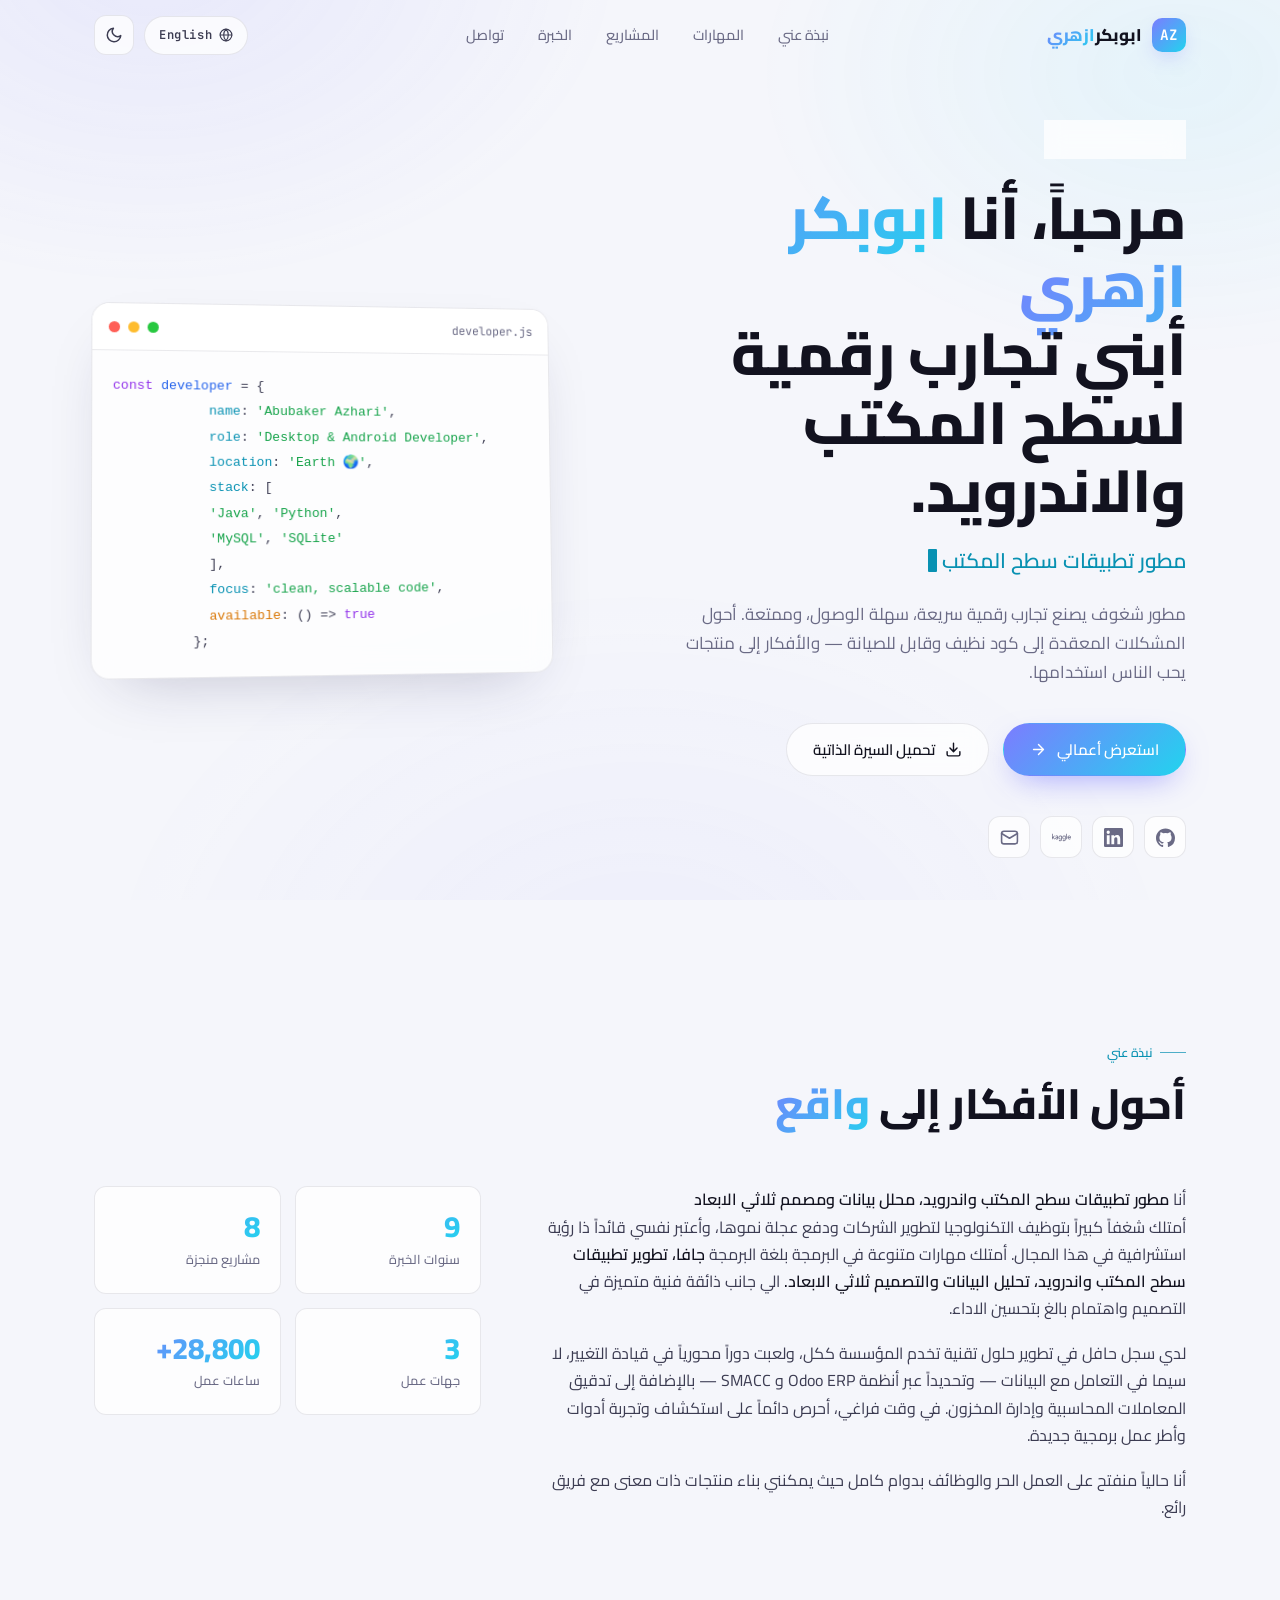
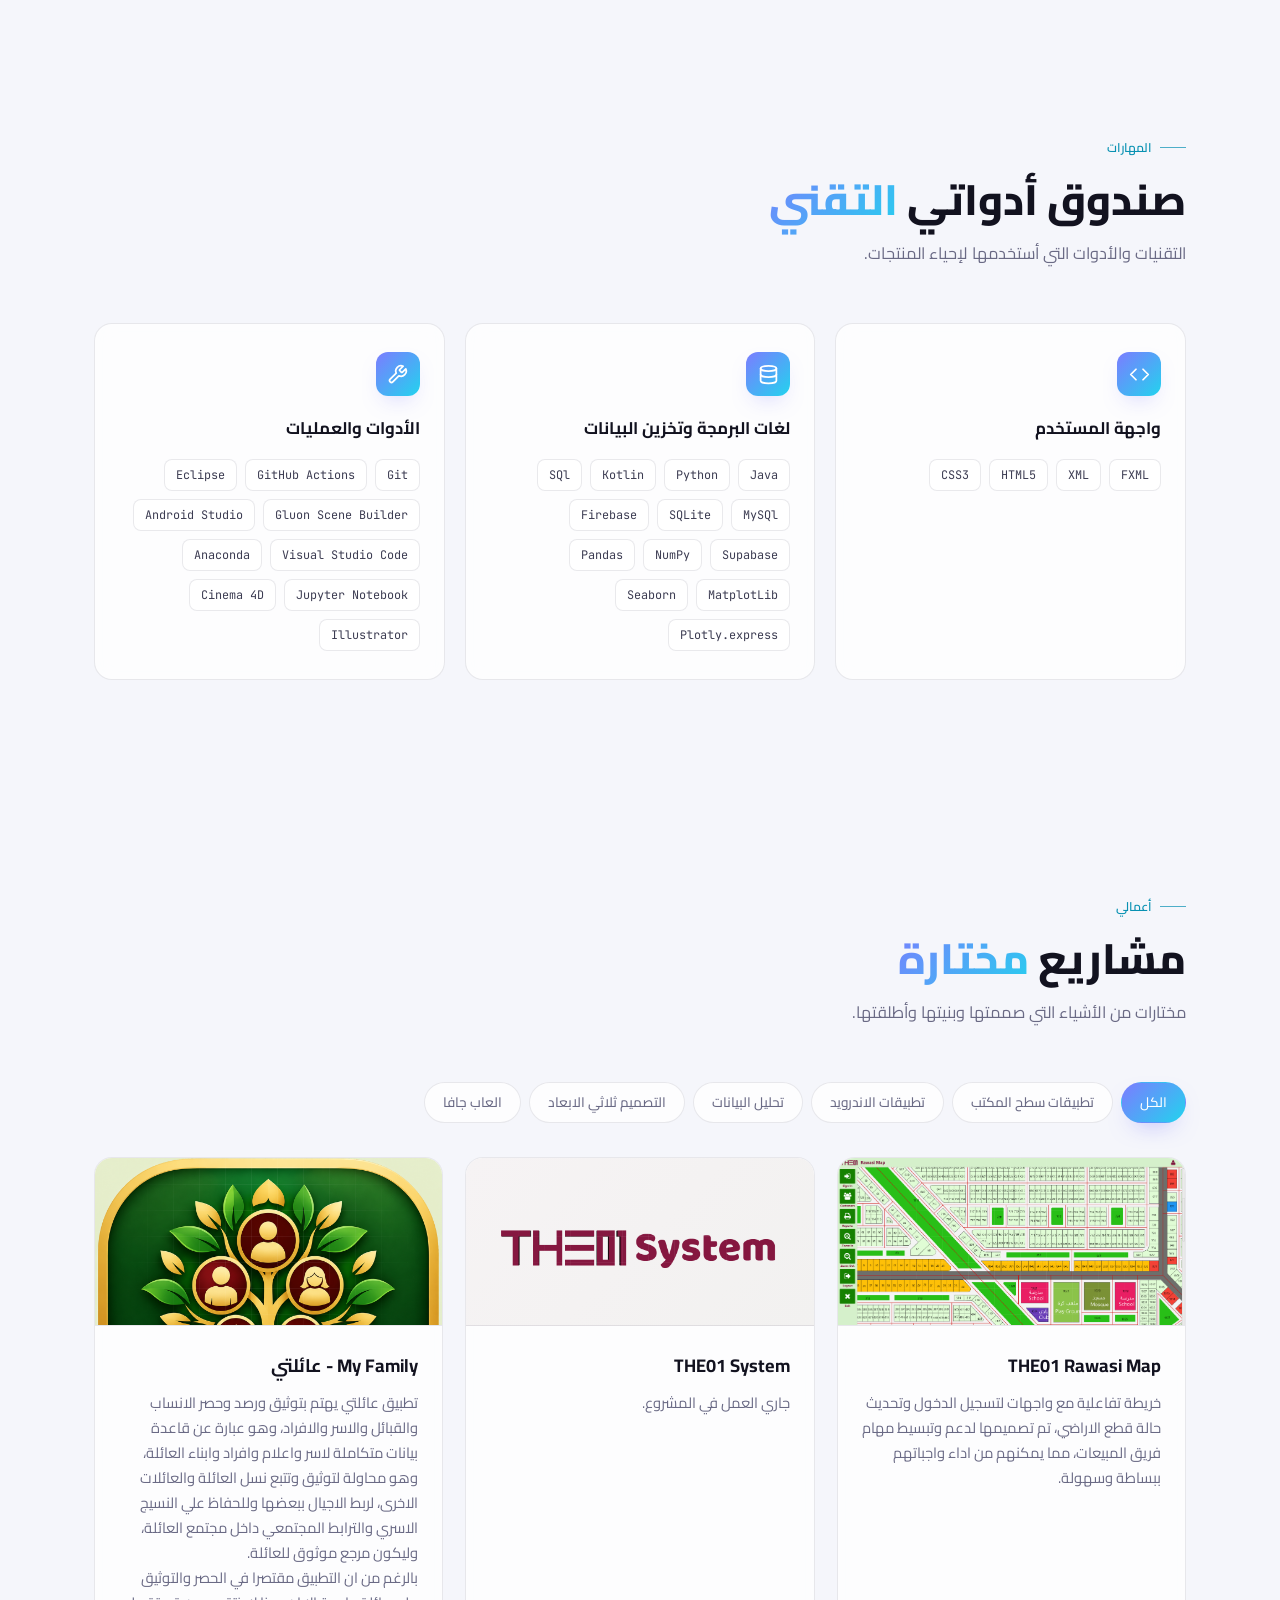
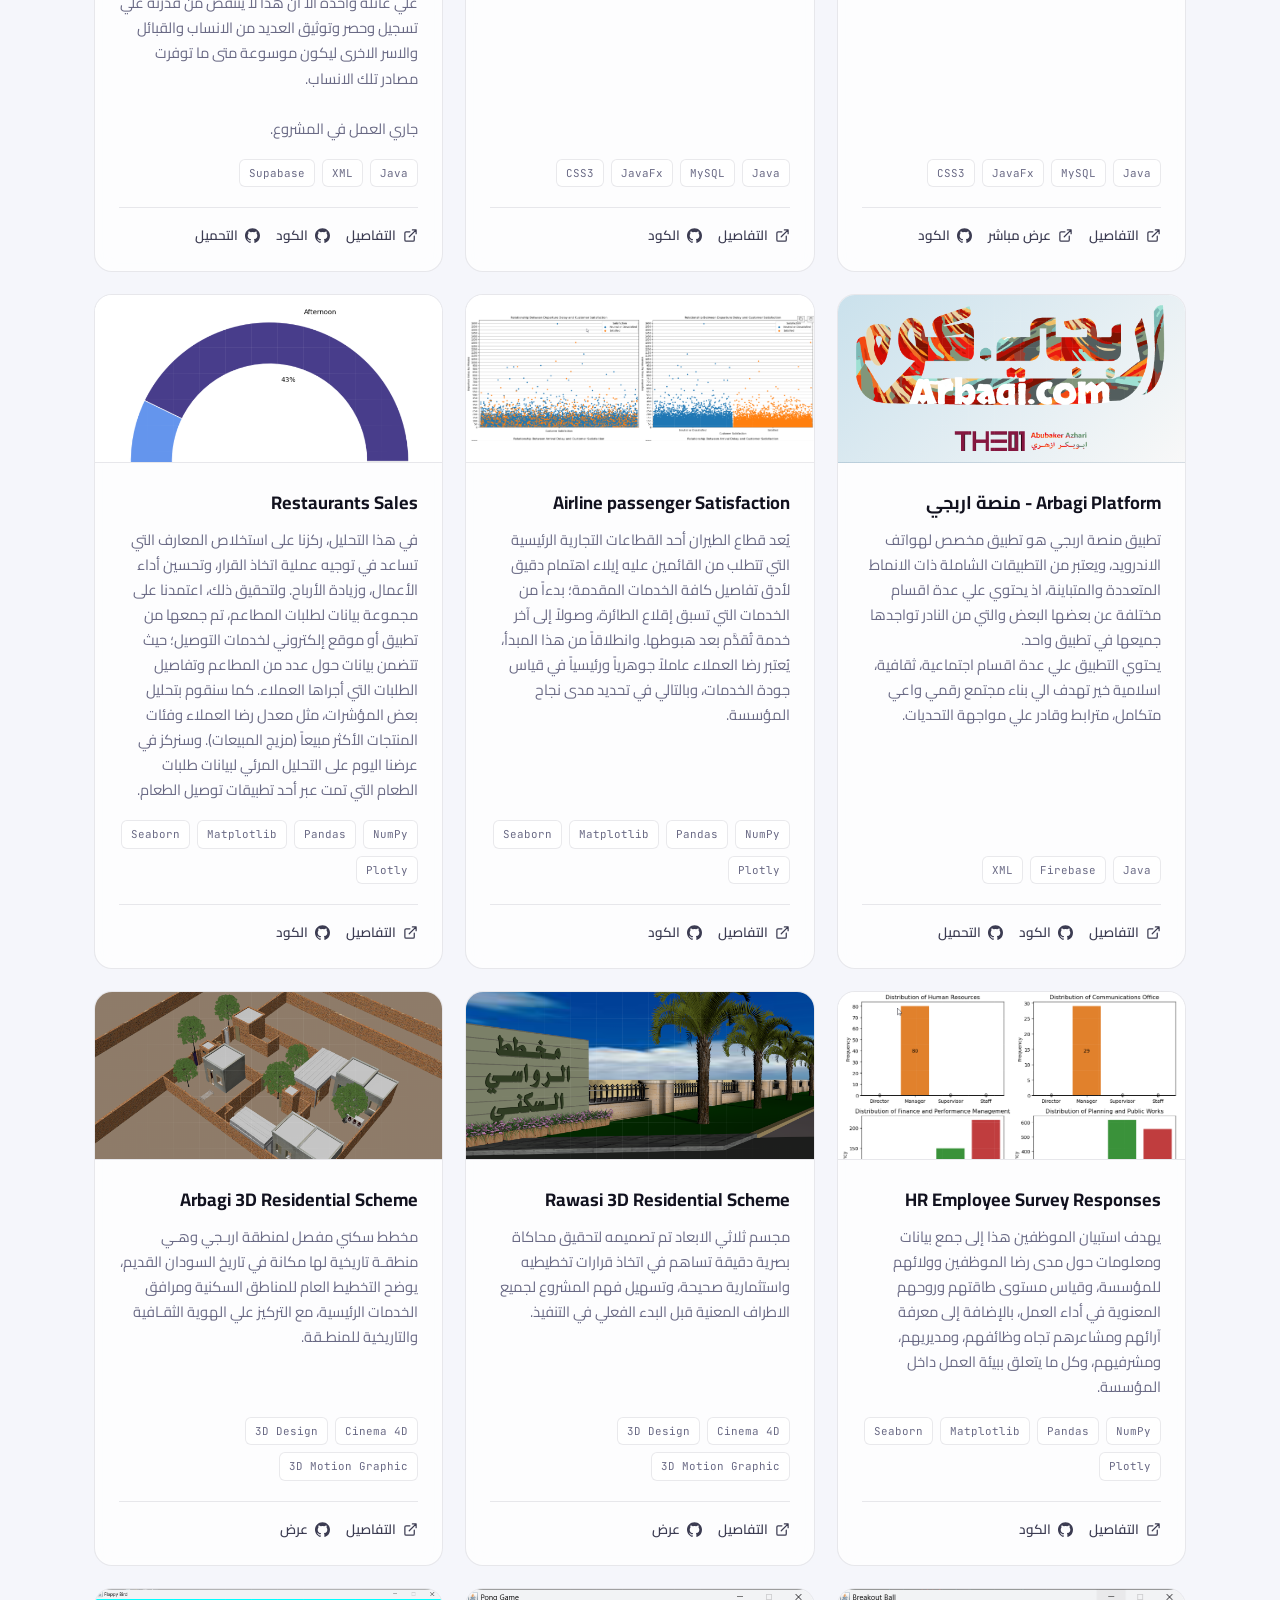
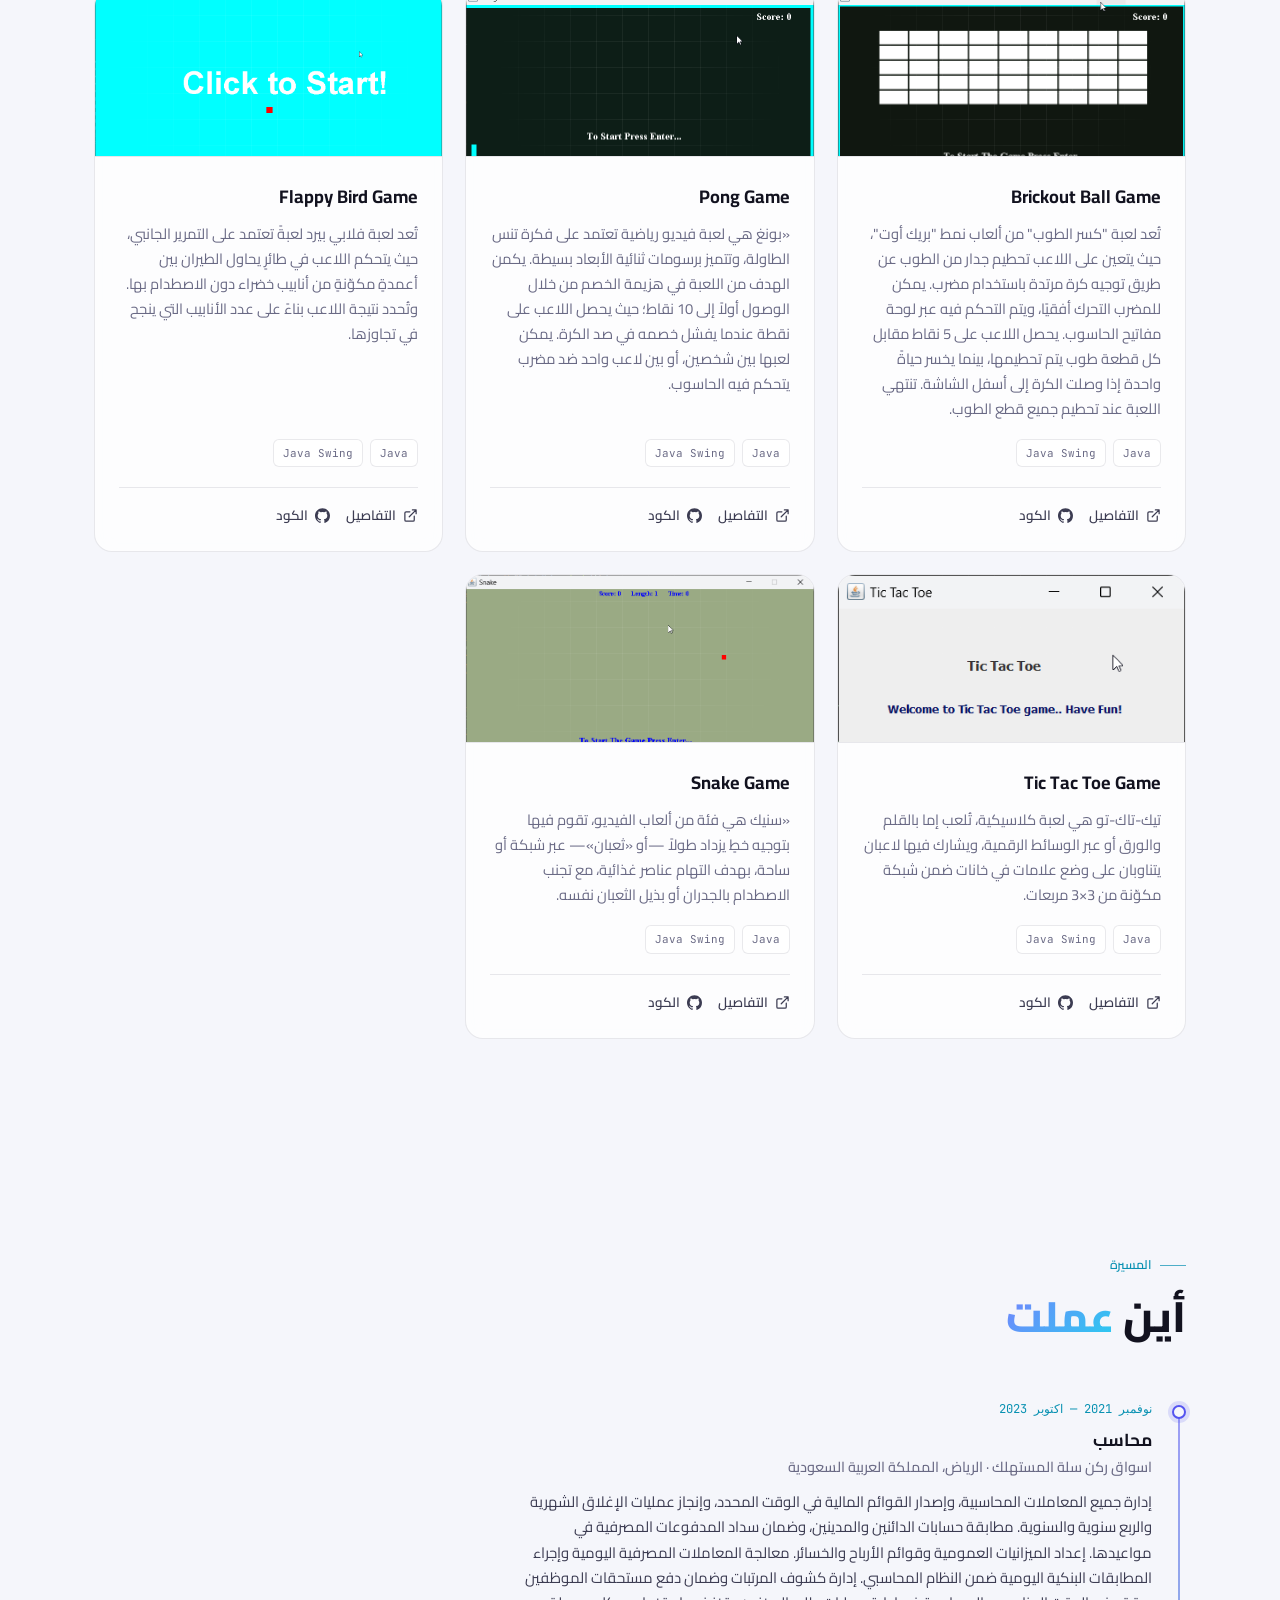
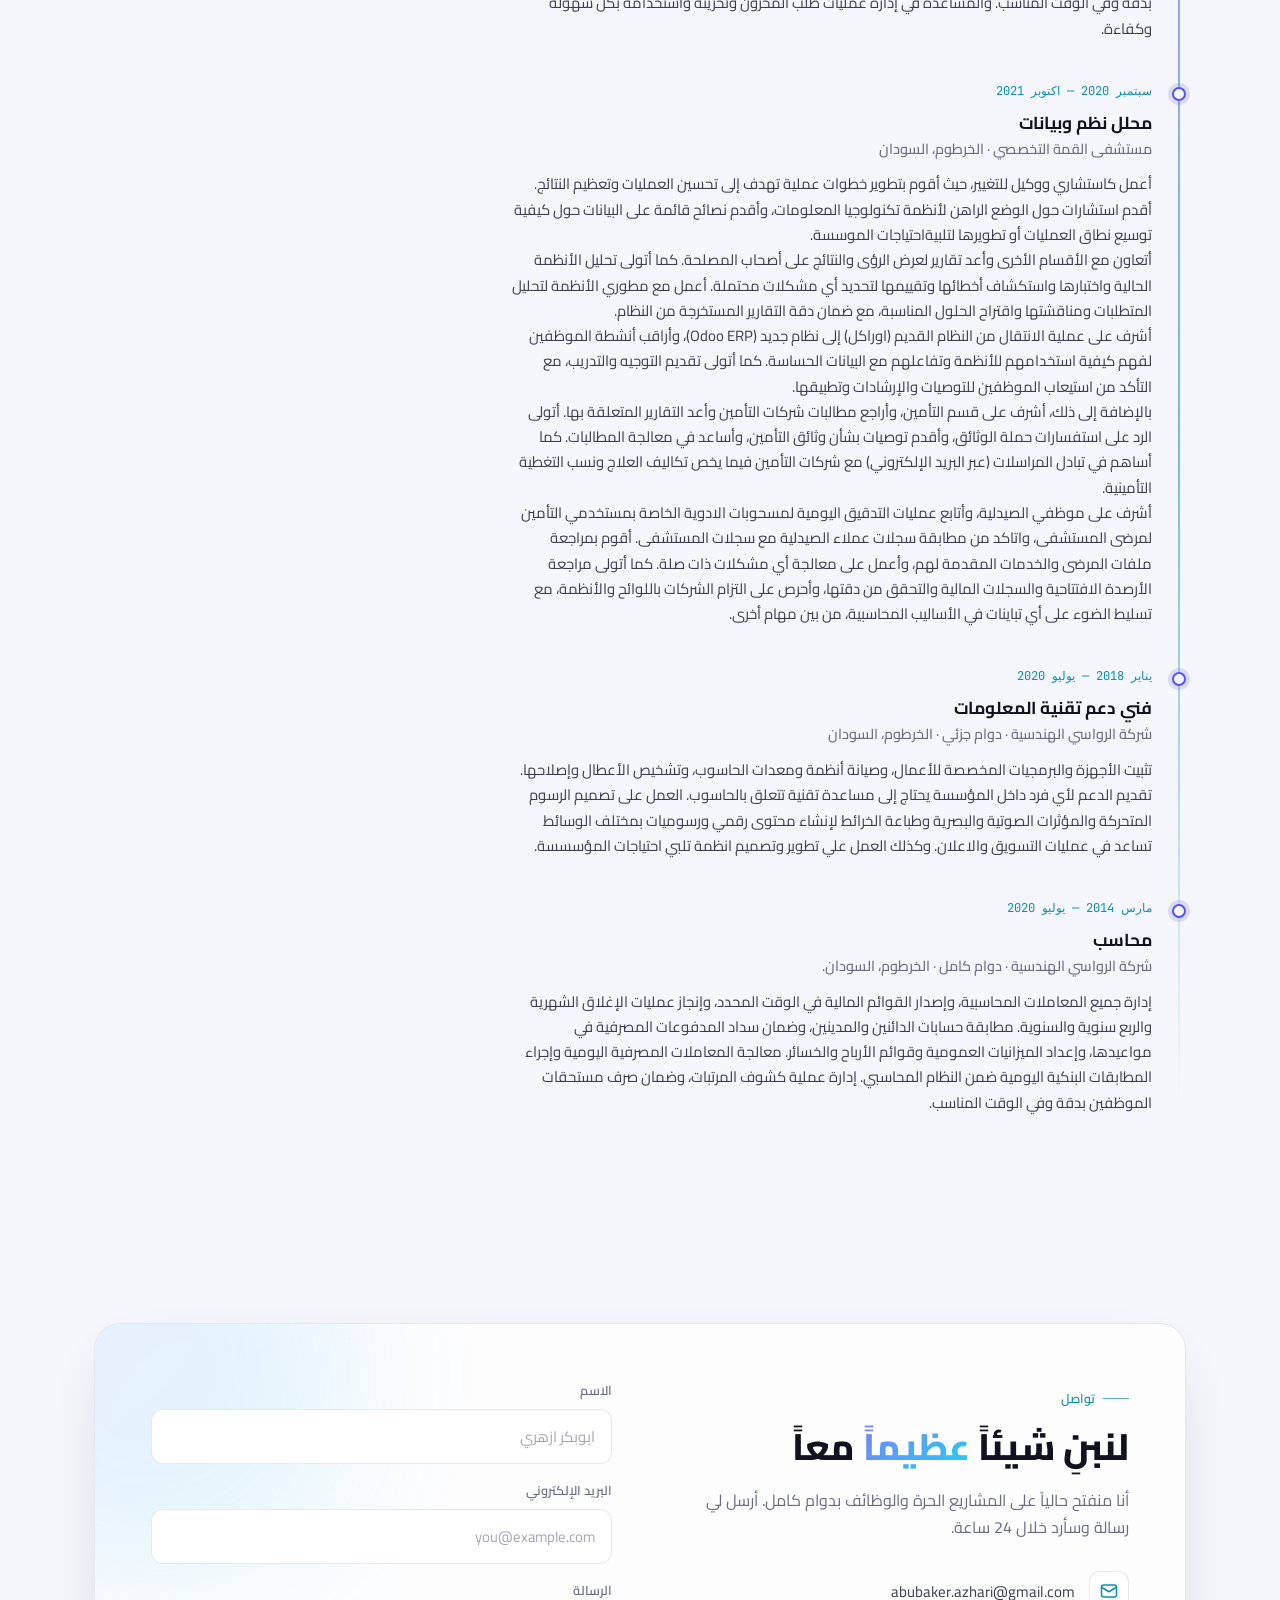
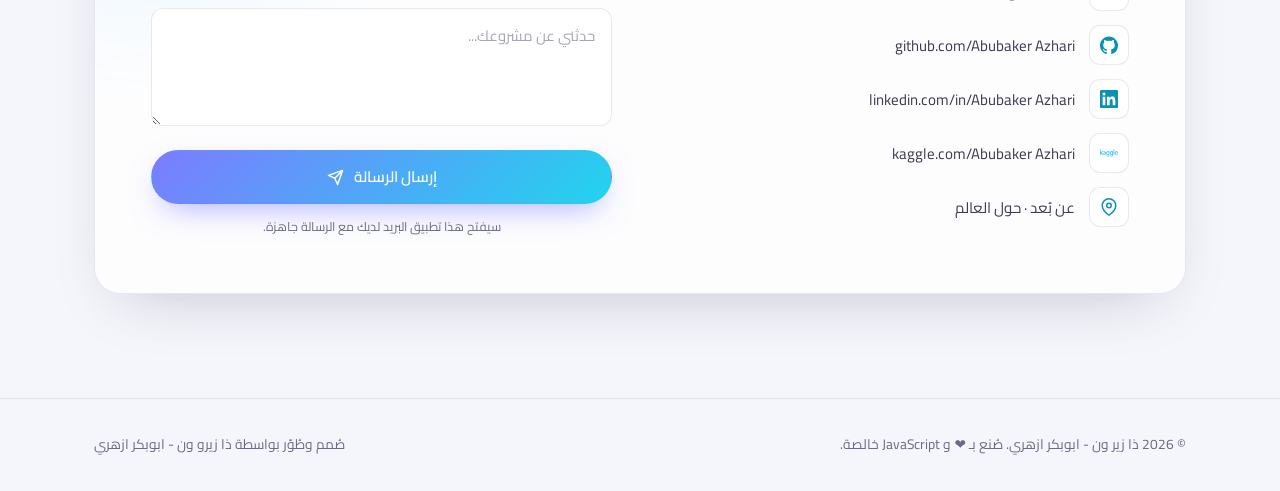
==== commit ad1ad49a: "Add files via upload" ====
--- a/ar.html
+++ b/ar.html
@@ -626,145 +626,6 @@
           </div>
         </article>
 
-        <!-- ================= Brickout Ball Game ================= -->
-        <article class="project-card reveal" data-category="game">
-          <div class="project-thumb" style="background: linear-gradient(135deg, #0ea5e9, #6366f1);">
-            <img src="assets/Brickout-Ball-Game.png" alt="The Welcome screen">
-          </div>
-          <div class="project-body">
-            <h3 class="project-title">Brickout Ball Game</h3>
-            <p class="project-desc">
-              تُعد لعبة "كسر الطوب" من ألعاب نمط "بريك أوت"، حيث يتعين على اللاعب تحطيم جدار
-               من الطوب عن طريق توجيه كرة مرتدة باستخدام مضرب. يمكن للمضرب التحرك
-                أفقيًا، ويتم التحكم فيه عبر لوحة مفاتيح الحاسوب. يحصل اللاعب على 5 نقاط
-                 مقابل كل قطعة طوب يتم تحطيمها، بينما يخسر حياةً واحدة
-                  إذا وصلت الكرة إلى أسفل الشاشة. تنتهي اللعبة عند تحطيم جميع قطع الطوب.
-            </p>
-            <div class="project-tags">
-              <span>Java</span><span>Java Swing</span>
-            </div>
-            <div class="project-links">
-              <a href="https://github.com/AbubakerAzhari/Brickout-Ball-Game">
-                <svg viewBox="0 0 24 24" fill="none" stroke="currentColor" stroke-width="2" stroke-linecap="round" stroke-linejoin="round"><path d="M18 13v6a2 2 0 01-2 2H5a2 2 0 01-2-2V8a2 2 0 012-2h6"/><path d="M15 3h6v6M10 14L21 3"/></svg>
-                التفاصيل
-              </a>
-              <a href="https://github.com/AbubakerAzhari/Brickout-Ball-Game" target="_blank" rel="noopener">
-                <svg viewBox="0 0 24 24" fill="currentColor"><path d="M12 .5C5.37.5 0 5.87 0 12.5c0 5.3 3.44 9.8 8.21 11.39.6.11.82-.26.82-.58v-2.03c-3.34.73-4.04-1.61-4.04-1.61-.55-1.39-1.34-1.76-1.34-1.76-1.09-.75.08-.73.08-.73 1.21.08 1.84 1.24 1.84 1.24 1.07 1.84 2.81 1.31 3.5 1 .11-.78.42-1.31.76-1.61-2.67-.3-5.47-1.34-5.47-5.95 0-1.31.47-2.38 1.24-3.22-.12-.3-.54-1.52.12-3.18 0 0 1.01-.32 3.3 1.23a11.5 11.5 0 016 0c2.29-1.55 3.3-1.23 3.3-1.23.66 1.66.24 2.88.12 3.18.77.84 1.24 1.91 1.24 3.22 0 4.62-2.81 5.64-5.49 5.94.43.37.81 1.1.81 2.22v3.29c0 .32.22.7.83.58A12 12 0 0024 12.5C24 5.87 18.63.5 12 .5z"/></svg>
-                الكود
-              </a>
-            </div>
-          </div>
-        </article>
-
-        <!-- ================= Pong Game ================= -->
-        <article class="project-card reveal" data-category="game">
-          <div class="project-thumb" style="background: linear-gradient(135deg, #f59e0b, #ef4444);">
-            <img src="assets/Pong-Game.png" alt="The Welcome screen">
-          </div>
-          <div class="project-body">
-            <h3 class="project-title">Pong Game</h3>
-            <p class="project-desc">
-              «بونغ هي لعبة فيديو رياضية تعتمد على فكرة تنس الطاولة، وتتميز برسومات ثنائية الأبعاد بسيطة.
-               يكمن الهدف من اللعبة في هزيمة الخصم من خلال الوصول أولاً إلى 10 نقاط؛
-                حيث يحصل اللاعب على نقطة عندما يفشل خصمه في صد الكرة.
-                يمكن لعبها بين شخصين، أو بين لاعب واحد ضد مضرب يتحكم فيه الحاسوب.
-            </p>
-            <div class="project-tags"><span>Java</span><span>Java Swing</span></div>
-            <div class="project-links">
-              <a href="https://github.com/AbubakerAzhari/Pong-Game">
-                <svg viewBox="0 0 24 24" fill="none" stroke="currentColor" stroke-width="2" stroke-linecap="round" stroke-linejoin="round"><path d="M18 13v6a2 2 0 01-2 2H5a2 2 0 01-2-2V8a2 2 0 012-2h6"/><path d="M15 3h6v6M10 14L21 3"/></svg>
-                التفاصيل
-              </a>
-              <a href="https://github.com/AbubakerAzhari/Pong-Game" target="_blank" rel="noopener">
-                <svg viewBox="0 0 24 24" fill="currentColor"><path d="M12 .5C5.37.5 0 5.87 0 12.5c0 5.3 3.44 9.8 8.21 11.39.6.11.82-.26.82-.58v-2.03c-3.34.73-4.04-1.61-4.04-1.61-.55-1.39-1.34-1.76-1.34-1.76-1.09-.75.08-.73.08-.73 1.21.08 1.84 1.24 1.84 1.24 1.07 1.84 2.81 1.31 3.5 1 .11-.78.42-1.31.76-1.61-2.67-.3-5.47-1.34-5.47-5.95 0-1.31.47-2.38 1.24-3.22-.12-.3-.54-1.52.12-3.18 0 0 1.01-.32 3.3 1.23a11.5 11.5 0 016 0c2.29-1.55 3.3-1.23 3.3-1.23.66 1.66.24 2.88.12 3.18.77.84 1.24 1.91 1.24 3.22 0 4.62-2.81 5.64-5.49 5.94.43.37.81 1.1.81 2.22v3.29c0 .32.22.7.83.58A12 12 0 0024 12.5C24 5.87 18.63.5 12 .5z"/></svg>
-                الكود
-              </a>
-            </div>
-          </div>
-        </article>
-
-        <!-- ================= Flappy Bird Game ================= -->
-        <article class="project-card reveal" data-category="game">
-          <div class="project-thumb" style="background: linear-gradient(135deg, #f59e0b, #ef4444);">
-            <img src="assets/Flappy-Bird-Game.png" alt="The Welcome screen">
-          </div>
-          <div class="project-body">
-            <h3 class="project-title">Flappy Bird Game</h3>
-            <p class="project-desc">
-              تُعد لعبة فلابي بيرد لعبةً تعتمد على التمرير الجانبي، حيث يتحكم اللاعب في طائرٍ يحاول الطيران
-               بين أعمدةٍ مكوّنةٍ من أنابيب خضراء دون الاصطدام بها. وتُحدد نتيجة اللاعب
-                بناءً على عدد الأنابيب التي ينجح في تجاوزها.
-            </p>
-            <div class="project-tags">
-              <span>Java</span><span>Java Swing</span>
-            </div>
-            <div class="project-links">
-              <a href="https://github.com/AbubakerAzhari/Flappy-Bird-Game" target="_blank" rel="noopener">
-                <svg viewBox="0 0 24 24" fill="none" stroke="currentColor" stroke-width="2" stroke-linecap="round" stroke-linejoin="round"><path d="M18 13v6a2 2 0 01-2 2H5a2 2 0 01-2-2V8a2 2 0 012-2h6"/><path d="M15 3h6v6M10 14L21 3"/></svg>
-                التفاصيل
-              </a>
-              <a href="https://github.com/AbubakerAzhari/Flappy-Bird-Game" target="_blank" rel="noopener">
-                <svg viewBox="0 0 24 24" fill="currentColor"><path d="M12 .5C5.37.5 0 5.87 0 12.5c0 5.3 3.44 9.8 8.21 11.39.6.11.82-.26.82-.58v-2.03c-3.34.73-4.04-1.61-4.04-1.61-.55-1.39-1.34-1.76-1.34-1.76-1.09-.75.08-.73.08-.73 1.21.08 1.84 1.24 1.84 1.24 1.07 1.84 2.81 1.31 3.5 1 .11-.78.42-1.31.76-1.61-2.67-.3-5.47-1.34-5.47-5.95 0-1.31.47-2.38 1.24-3.22-.12-.3-.54-1.52.12-3.18 0 0 1.01-.32 3.3 1.23a11.5 11.5 0 016 0c2.29-1.55 3.3-1.23 3.3-1.23.66 1.66.24 2.88.12 3.18.77.84 1.24 1.91 1.24 3.22 0 4.62-2.81 5.64-5.49 5.94.43.37.81 1.1.81 2.22v3.29c0 .32.22.7.83.58A12 12 0 0024 12.5C24 5.87 18.63.5 12 .5z"/></svg>
-                الكود
-              </a>
-            </div>
-          </div>
-        </article>
-
-        <!-- ================= Tic Tac Toe Game ================= -->
-        <article class="project-card reveal" data-category="game">
-          <div class="project-thumb" style="background: linear-gradient(135deg, #f59e0b, #ef4444);">
-            <img src="assets/Tic-Tac-Toe-Game.png" alt="The Welcome screen">
-          </div>
-          <div class="project-body">
-            <h3 class="project-title">Tic Tac Toe Game</h3>
-            <p class="project-desc">
-              تيك-تاك-تو هي لعبة كلاسيكية، تُلعب إما بالقلم والورق أو عبر الوسائط الرقمية،
-               ويشارك فيها لاعبان يتناوبان على وضع علامات في خانات ضمن شبكة مكوّنة من 3×3 مربعات.
-            </p>
-            <div class="project-tags">
-              <span>Java</span><span>Java Swing</span>
-            </div>
-            <div class="project-links">
-              <a href="https://github.com/AbubakerAzhari/Tic-Tac-Toe-Game" target="_blank" rel="noopener">
-                <svg viewBox="0 0 24 24" fill="none" stroke="currentColor" stroke-width="2" stroke-linecap="round" stroke-linejoin="round"><path d="M18 13v6a2 2 0 01-2 2H5a2 2 0 01-2-2V8a2 2 0 012-2h6"/><path d="M15 3h6v6M10 14L21 3"/></svg>
-                التفاصيل
-              </a>
-              <a href="https://github.com/AbubakerAzhari/Tic-Tac-Toe-Game" target="_blank" rel="noopener">
-                <svg viewBox="0 0 24 24" fill="currentColor"><path d="M12 .5C5.37.5 0 5.87 0 12.5c0 5.3 3.44 9.8 8.21 11.39.6.11.82-.26.82-.58v-2.03c-3.34.73-4.04-1.61-4.04-1.61-.55-1.39-1.34-1.76-1.34-1.76-1.09-.75.08-.73.08-.73 1.21.08 1.84 1.24 1.84 1.24 1.07 1.84 2.81 1.31 3.5 1 .11-.78.42-1.31.76-1.61-2.67-.3-5.47-1.34-5.47-5.95 0-1.31.47-2.38 1.24-3.22-.12-.3-.54-1.52.12-3.18 0 0 1.01-.32 3.3 1.23a11.5 11.5 0 016 0c2.29-1.55 3.3-1.23 3.3-1.23.66 1.66.24 2.88.12 3.18.77.84 1.24 1.91 1.24 3.22 0 4.62-2.81 5.64-5.49 5.94.43.37.81 1.1.81 2.22v3.29c0 .32.22.7.83.58A12 12 0 0024 12.5C24 5.87 18.63.5 12 .5z"/></svg>
-                الكود
-              </a>
-            </div>
-          </div>
-        </article>
-
-        <!-- ================= Snake Game ================= -->
-        <article class="project-card reveal" data-category="game">
-          <div class="project-thumb" style="background: linear-gradient(135deg, #f59e0b, #ef4444);">
-            <img src="assets/snake-game.png" alt="The Welcome screen">
-          </div>
-          <div class="project-body">
-            <h3 class="project-title">Snake Game</h3>
-            <p class="project-desc">
-              «سنيك هي فئة من ألعاب الفيديو، تقوم فيها بتوجيه خطٍ يزداد طولاً —أو «ثعبان»— عبر شبكة أو ساحة،
-               بهدف التهام عناصر غذائية، مع تجنب الاصطدام بالجدران أو بذيل الثعبان نفسه.
-            </p>
-            <div class="project-tags">
-              <span>Java</span><span>Java Swing</span>
-            </div>
-            <div class="project-links">
-              <a href="https://github.com/AbubakerAzhari/Tic-Tac-Toe-Game" target="_blank" rel="noopener">
-                <svg viewBox="0 0 24 24" fill="none" stroke="currentColor" stroke-width="2" stroke-linecap="round" stroke-linejoin="round"><path d="M18 13v6a2 2 0 01-2 2H5a2 2 0 01-2-2V8a2 2 0 012-2h6"/><path d="M15 3h6v6M10 14L21 3"/></svg>
-                التفاصيل
-              </a>
-              <a href="https://github.com/AbubakerAzhari/Tic-Tac-Toe-Game" target="_blank" rel="noopener">
-                <svg viewBox="0 0 24 24" fill="currentColor"><path d="M12 .5C5.37.5 0 5.87 0 12.5c0 5.3 3.44 9.8 8.21 11.39.6.11.82-.26.82-.58v-2.03c-3.34.73-4.04-1.61-4.04-1.61-.55-1.39-1.34-1.76-1.34-1.76-1.09-.75.08-.73.08-.73 1.21.08 1.84 1.24 1.84 1.24 1.07 1.84 2.81 1.31 3.5 1 .11-.78.42-1.31.76-1.61-2.67-.3-5.47-1.34-5.47-5.95 0-1.31.47-2.38 1.24-3.22-.12-.3-.54-1.52.12-3.18 0 0 1.01-.32 3.3 1.23a11.5 11.5 0 016 0c2.29-1.55 3.3-1.23 3.3-1.23.66 1.66.24 2.88.12 3.18.77.84 1.24 1.91 1.24 3.22 0 4.62-2.81 5.64-5.49 5.94.43.37.81 1.1.81 2.22v3.29c0 .32.22.7.83.58A12 12 0 0024 12.5C24 5.87 18.63.5 12 .5z"/></svg>
-                الكود
-              </a>
-            </div>
-          </div>
-        </article>
-
         <!-- ================= Airline passenger Satisfaction ================= -->
         <article class="project-card reveal" data-category="analysis">
           <div class="project-thumb" style="background: linear-gradient(135deg, #ffffff, #ffffff);">
@@ -911,6 +772,144 @@
           </div>
         </article>
 
+        <!-- ================= Brickout Ball Game ================= -->
+        <article class="project-card reveal" data-category="game">
+          <div class="project-thumb" style="background: linear-gradient(135deg, #0ea5e9, #6366f1);">
+            <img src="assets/Brickout-Ball-Game.png" alt="The Welcome screen">
+          </div>
+          <div class="project-body">
+            <h3 class="project-title">Brickout Ball Game</h3>
+            <p class="project-desc">
+              تُعد لعبة "كسر الطوب" من ألعاب نمط "بريك أوت"، حيث يتعين على اللاعب تحطيم جدار
+               من الطوب عن طريق توجيه كرة مرتدة باستخدام مضرب. يمكن للمضرب التحرك
+                أفقيًا، ويتم التحكم فيه عبر لوحة مفاتيح الحاسوب. يحصل اللاعب على 5 نقاط
+                 مقابل كل قطعة طوب يتم تحطيمها، بينما يخسر حياةً واحدة
+                  إذا وصلت الكرة إلى أسفل الشاشة. تنتهي اللعبة عند تحطيم جميع قطع الطوب.
+            </p>
+            <div class="project-tags">
+              <span>Java</span><span>Java Swing</span>
+            </div>
+            <div class="project-links">
+              <a href="https://github.com/AbubakerAzhari/Brickout-Ball-Game">
+                <svg viewBox="0 0 24 24" fill="none" stroke="currentColor" stroke-width="2" stroke-linecap="round" stroke-linejoin="round"><path d="M18 13v6a2 2 0 01-2 2H5a2 2 0 01-2-2V8a2 2 0 012-2h6"/><path d="M15 3h6v6M10 14L21 3"/></svg>
+                التفاصيل
+              </a>
+              <a href="https://github.com/AbubakerAzhari/Brickout-Ball-Game" target="_blank" rel="noopener">
+                <svg viewBox="0 0 24 24" fill="currentColor"><path d="M12 .5C5.37.5 0 5.87 0 12.5c0 5.3 3.44 9.8 8.21 11.39.6.11.82-.26.82-.58v-2.03c-3.34.73-4.04-1.61-4.04-1.61-.55-1.39-1.34-1.76-1.34-1.76-1.09-.75.08-.73.08-.73 1.21.08 1.84 1.24 1.84 1.24 1.07 1.84 2.81 1.31 3.5 1 .11-.78.42-1.31.76-1.61-2.67-.3-5.47-1.34-5.47-5.95 0-1.31.47-2.38 1.24-3.22-.12-.3-.54-1.52.12-3.18 0 0 1.01-.32 3.3 1.23a11.5 11.5 0 016 0c2.29-1.55 3.3-1.23 3.3-1.23.66 1.66.24 2.88.12 3.18.77.84 1.24 1.91 1.24 3.22 0 4.62-2.81 5.64-5.49 5.94.43.37.81 1.1.81 2.22v3.29c0 .32.22.7.83.58A12 12 0 0024 12.5C24 5.87 18.63.5 12 .5z"/></svg>
+                الكود
+              </a>
+            </div>
+          </div>
+        </article>
+
+        <!-- ================= Pong Game ================= -->
+        <article class="project-card reveal" data-category="game">
+          <div class="project-thumb" style="background: linear-gradient(135deg, #f59e0b, #ef4444);">
+            <img src="assets/Pong-Game.png" alt="The Welcome screen">
+          </div>
+          <div class="project-body">
+            <h3 class="project-title">Pong Game</h3>
+            <p class="project-desc">
+              «بونغ هي لعبة فيديو رياضية تعتمد على فكرة تنس الطاولة، وتتميز برسومات ثنائية الأبعاد بسيطة.
+               يكمن الهدف من اللعبة في هزيمة الخصم من خلال الوصول أولاً إلى 10 نقاط؛
+                حيث يحصل اللاعب على نقطة عندما يفشل خصمه في صد الكرة.
+                يمكن لعبها بين شخصين، أو بين لاعب واحد ضد مضرب يتحكم فيه الحاسوب.
+            </p>
+            <div class="project-tags"><span>Java</span><span>Java Swing</span></div>
+            <div class="project-links">
+              <a href="https://github.com/AbubakerAzhari/Pong-Game">
+                <svg viewBox="0 0 24 24" fill="none" stroke="currentColor" stroke-width="2" stroke-linecap="round" stroke-linejoin="round"><path d="M18 13v6a2 2 0 01-2 2H5a2 2 0 01-2-2V8a2 2 0 012-2h6"/><path d="M15 3h6v6M10 14L21 3"/></svg>
+                التفاصيل
+              </a>
+              <a href="https://github.com/AbubakerAzhari/Pong-Game" target="_blank" rel="noopener">
+                <svg viewBox="0 0 24 24" fill="currentColor"><path d="M12 .5C5.37.5 0 5.87 0 12.5c0 5.3 3.44 9.8 8.21 11.39.6.11.82-.26.82-.58v-2.03c-3.34.73-4.04-1.61-4.04-1.61-.55-1.39-1.34-1.76-1.34-1.76-1.09-.75.08-.73.08-.73 1.21.08 1.84 1.24 1.84 1.24 1.07 1.84 2.81 1.31 3.5 1 .11-.78.42-1.31.76-1.61-2.67-.3-5.47-1.34-5.47-5.95 0-1.31.47-2.38 1.24-3.22-.12-.3-.54-1.52.12-3.18 0 0 1.01-.32 3.3 1.23a11.5 11.5 0 016 0c2.29-1.55 3.3-1.23 3.3-1.23.66 1.66.24 2.88.12 3.18.77.84 1.24 1.91 1.24 3.22 0 4.62-2.81 5.64-5.49 5.94.43.37.81 1.1.81 2.22v3.29c0 .32.22.7.83.58A12 12 0 0024 12.5C24 5.87 18.63.5 12 .5z"/></svg>
+                الكود
+              </a>
+            </div>
+          </div>
+        </article>
+
+        <!-- ================= Flappy Bird Game ================= -->
+        <article class="project-card reveal" data-category="game">
+          <div class="project-thumb" style="background: linear-gradient(135deg, #f59e0b, #ef4444);">
+            <img src="assets/Flappy-Bird-Game.png" alt="The Welcome screen">
+          </div>
+          <div class="project-body">
+            <h3 class="project-title">Flappy Bird Game</h3>
+            <p class="project-desc">
+              تُعد لعبة فلابي بيرد لعبةً تعتمد على التمرير الجانبي، حيث يتحكم اللاعب في طائرٍ يحاول الطيران
+               بين أعمدةٍ مكوّنةٍ من أنابيب خضراء دون الاصطدام بها. وتُحدد نتيجة اللاعب
+                بناءً على عدد الأنابيب التي ينجح في تجاوزها.
+            </p>
+            <div class="project-tags">
+              <span>Java</span><span>Java Swing</span>
+            </div>
+            <div class="project-links">
+              <a href="https://github.com/AbubakerAzhari/Flappy-Bird-Game" target="_blank" rel="noopener">
+                <svg viewBox="0 0 24 24" fill="none" stroke="currentColor" stroke-width="2" stroke-linecap="round" stroke-linejoin="round"><path d="M18 13v6a2 2 0 01-2 2H5a2 2 0 01-2-2V8a2 2 0 012-2h6"/><path d="M15 3h6v6M10 14L21 3"/></svg>
+                التفاصيل
+              </a>
+              <a href="https://github.com/AbubakerAzhari/Flappy-Bird-Game" target="_blank" rel="noopener">
+                <svg viewBox="0 0 24 24" fill="currentColor"><path d="M12 .5C5.37.5 0 5.87 0 12.5c0 5.3 3.44 9.8 8.21 11.39.6.11.82-.26.82-.58v-2.03c-3.34.73-4.04-1.61-4.04-1.61-.55-1.39-1.34-1.76-1.34-1.76-1.09-.75.08-.73.08-.73 1.21.08 1.84 1.24 1.84 1.24 1.07 1.84 2.81 1.31 3.5 1 .11-.78.42-1.31.76-1.61-2.67-.3-5.47-1.34-5.47-5.95 0-1.31.47-2.38 1.24-3.22-.12-.3-.54-1.52.12-3.18 0 0 1.01-.32 3.3 1.23a11.5 11.5 0 016 0c2.29-1.55 3.3-1.23 3.3-1.23.66 1.66.24 2.88.12 3.18.77.84 1.24 1.91 1.24 3.22 0 4.62-2.81 5.64-5.49 5.94.43.37.81 1.1.81 2.22v3.29c0 .32.22.7.83.58A12 12 0 0024 12.5C24 5.87 18.63.5 12 .5z"/></svg>
+                الكود
+              </a>
+            </div>
+          </div>
+        </article>
+
+        <!-- ================= Tic Tac Toe Game ================= -->
+        <article class="project-card reveal" data-category="game">
+          <div class="project-thumb" style="background: linear-gradient(135deg, #f59e0b, #ef4444);">
+            <img src="assets/Tic-Tac-Toe-Game.png" alt="The Welcome screen">
+          </div>
+          <div class="project-body">
+            <h3 class="project-title">Tic Tac Toe Game</h3>
+            <p class="project-desc">
+              تيك-تاك-تو هي لعبة كلاسيكية، تُلعب إما بالقلم والورق أو عبر الوسائط الرقمية،
+               ويشارك فيها لاعبان يتناوبان على وضع علامات في خانات ضمن شبكة مكوّنة من 3×3 مربعات.
+            </p>
+            <div class="project-tags">
+              <span>Java</span><span>Java Swing</span>
+            </div>
+            <div class="project-links">
+              <a href="https://github.com/AbubakerAzhari/Tic-Tac-Toe-Game" target="_blank" rel="noopener">
+                <svg viewBox="0 0 24 24" fill="none" stroke="currentColor" stroke-width="2" stroke-linecap="round" stroke-linejoin="round"><path d="M18 13v6a2 2 0 01-2 2H5a2 2 0 01-2-2V8a2 2 0 012-2h6"/><path d="M15 3h6v6M10 14L21 3"/></svg>
+                التفاصيل
+              </a>
+              <a href="https://github.com/AbubakerAzhari/Tic-Tac-Toe-Game" target="_blank" rel="noopener">
+                <svg viewBox="0 0 24 24" fill="currentColor"><path d="M12 .5C5.37.5 0 5.87 0 12.5c0 5.3 3.44 9.8 8.21 11.39.6.11.82-.26.82-.58v-2.03c-3.34.73-4.04-1.61-4.04-1.61-.55-1.39-1.34-1.76-1.34-1.76-1.09-.75.08-.73.08-.73 1.21.08 1.84 1.24 1.84 1.24 1.07 1.84 2.81 1.31 3.5 1 .11-.78.42-1.31.76-1.61-2.67-.3-5.47-1.34-5.47-5.95 0-1.31.47-2.38 1.24-3.22-.12-.3-.54-1.52.12-3.18 0 0 1.01-.32 3.3 1.23a11.5 11.5 0 016 0c2.29-1.55 3.3-1.23 3.3-1.23.66 1.66.24 2.88.12 3.18.77.84 1.24 1.91 1.24 3.22 0 4.62-2.81 5.64-5.49 5.94.43.37.81 1.1.81 2.22v3.29c0 .32.22.7.83.58A12 12 0 0024 12.5C24 5.87 18.63.5 12 .5z"/></svg>
+                الكود
+              </a>
+            </div>
+          </div>
+        </article>
+
+        <!-- ================= Snake Game ================= -->
+        <article class="project-card reveal" data-category="game">
+          <div class="project-thumb" style="background: linear-gradient(135deg, #f59e0b, #ef4444);">
+            <img src="assets/snake-game.png" alt="The Welcome screen">
+          </div>
+          <div class="project-body">
+            <h3 class="project-title">Snake Game</h3>
+            <p class="project-desc">
+              «سنيك هي فئة من ألعاب الفيديو، تقوم فيها بتوجيه خطٍ يزداد طولاً —أو «ثعبان»— عبر شبكة أو ساحة،
+               بهدف التهام عناصر غذائية، مع تجنب الاصطدام بالجدران أو بذيل الثعبان نفسه.
+            </p>
+            <div class="project-tags">
+              <span>Java</span><span>Java Swing</span>
+            </div>
+            <div class="project-links">
+              <a href="https://github.com/AbubakerAzhari/Tic-Tac-Toe-Game" target="_blank" rel="noopener">
+                <svg viewBox="0 0 24 24" fill="none" stroke="currentColor" stroke-width="2" stroke-linecap="round" stroke-linejoin="round"><path d="M18 13v6a2 2 0 01-2 2H5a2 2 0 01-2-2V8a2 2 0 012-2h6"/><path d="M15 3h6v6M10 14L21 3"/></svg>
+                التفاصيل
+              </a>
+              <a href="https://github.com/AbubakerAzhari/Tic-Tac-Toe-Game" target="_blank" rel="noopener">
+                <svg viewBox="0 0 24 24" fill="currentColor"><path d="M12 .5C5.37.5 0 5.87 0 12.5c0 5.3 3.44 9.8 8.21 11.39.6.11.82-.26.82-.58v-2.03c-3.34.73-4.04-1.61-4.04-1.61-.55-1.39-1.34-1.76-1.34-1.76-1.09-.75.08-.73.08-.73 1.21.08 1.84 1.24 1.84 1.24 1.07 1.84 2.81 1.31 3.5 1 .11-.78.42-1.31.76-1.61-2.67-.3-5.47-1.34-5.47-5.95 0-1.31.47-2.38 1.24-3.22-.12-.3-.54-1.52.12-3.18 0 0 1.01-.32 3.3 1.23a11.5 11.5 0 016 0c2.29-1.55 3.3-1.23 3.3-1.23.66 1.66.24 2.88.12 3.18.77.84 1.24 1.91 1.24 3.22 0 4.62-2.81 5.64-5.49 5.94.43.37.81 1.1.81 2.22v3.29c0 .32.22.7.83.58A12 12 0 0024 12.5C24 5.87 18.63.5 12 .5z"/></svg>
+                الكود
+              </a>
+            </div>
+          </div>
+        </article>
 
       </div>
     </div>
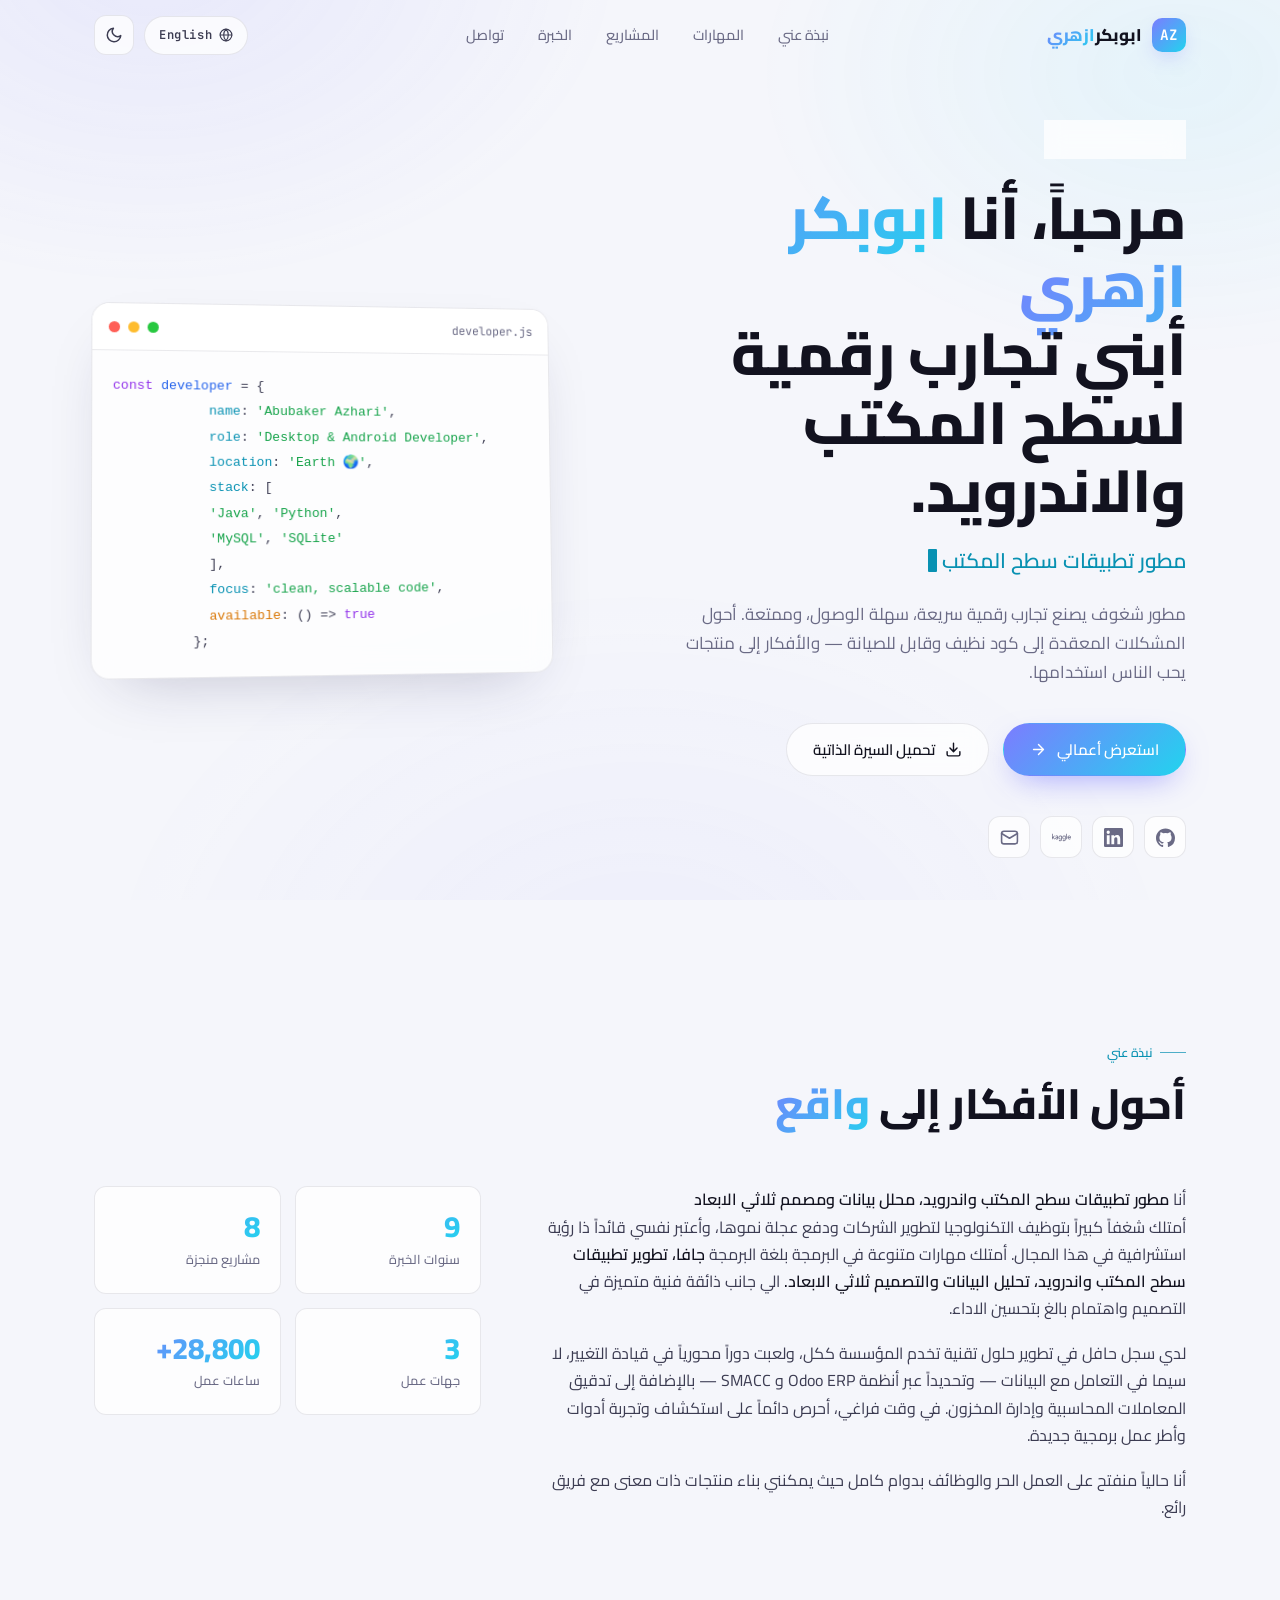
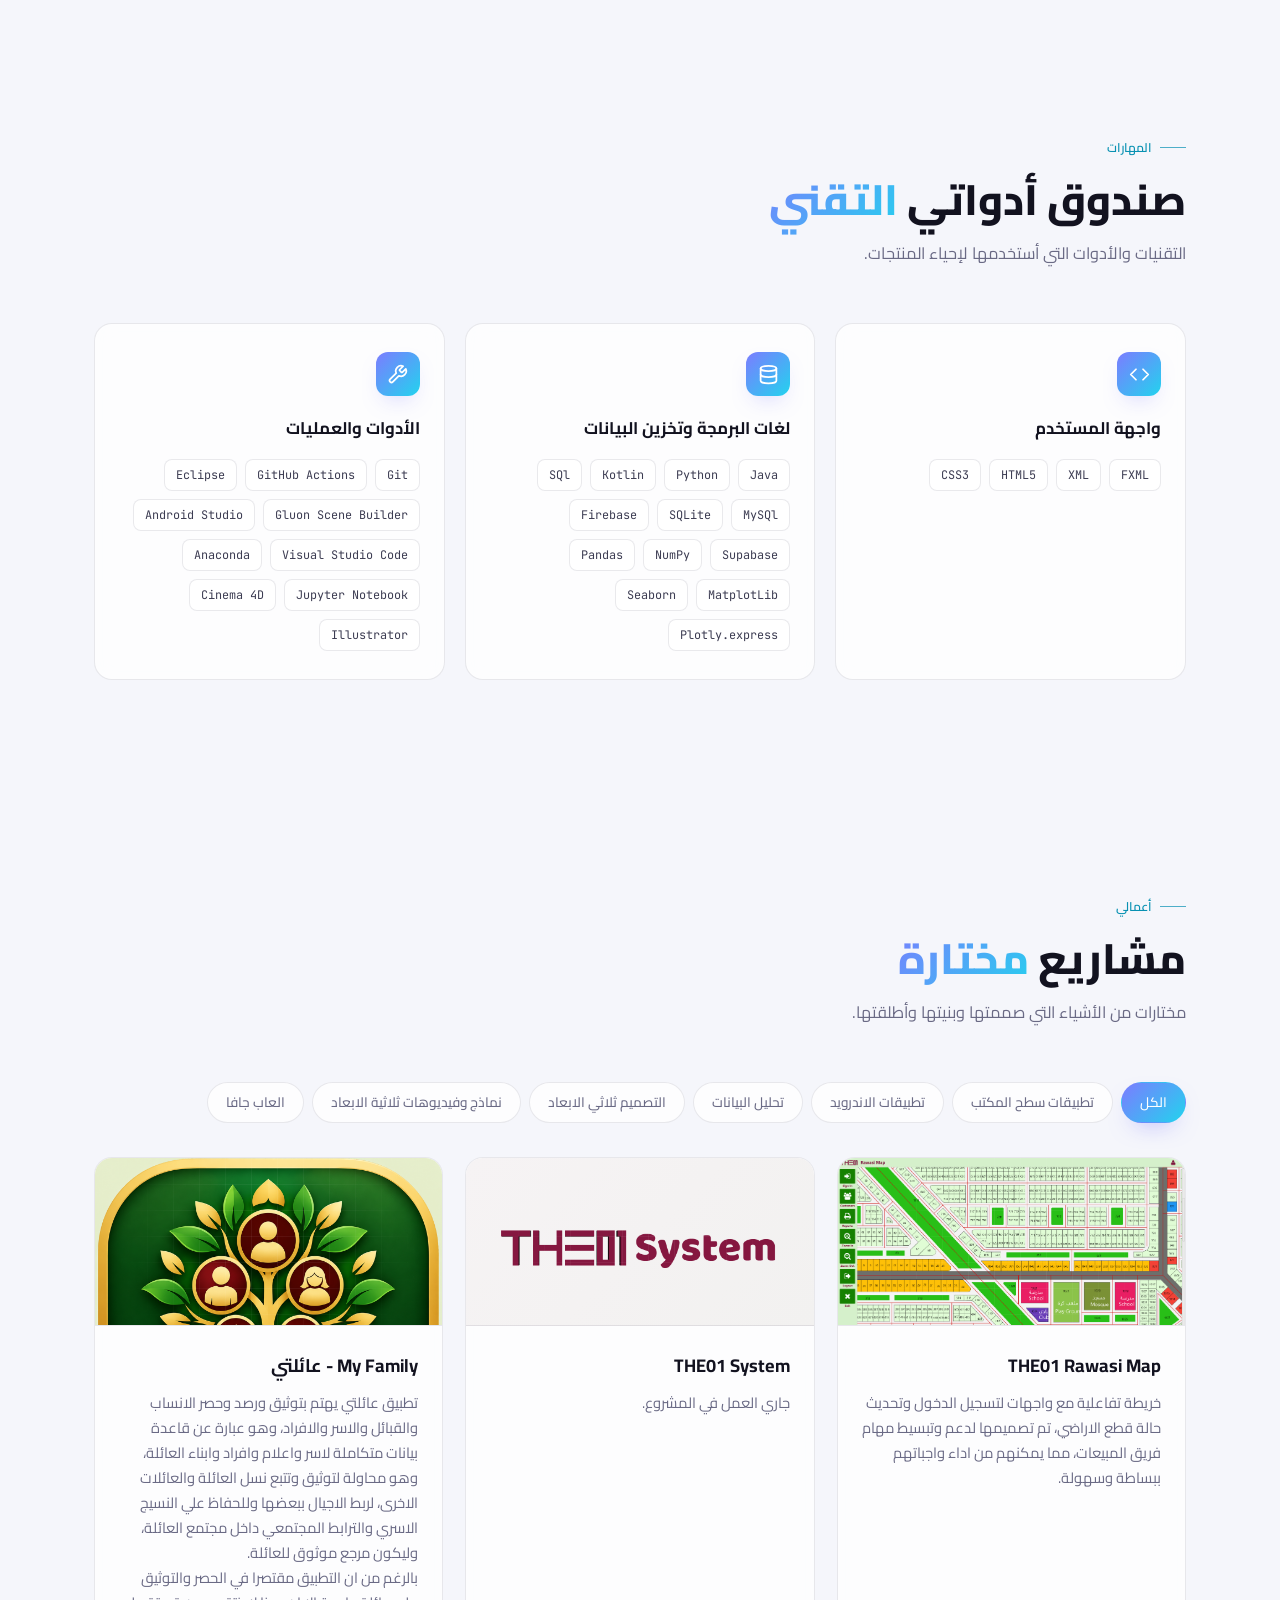
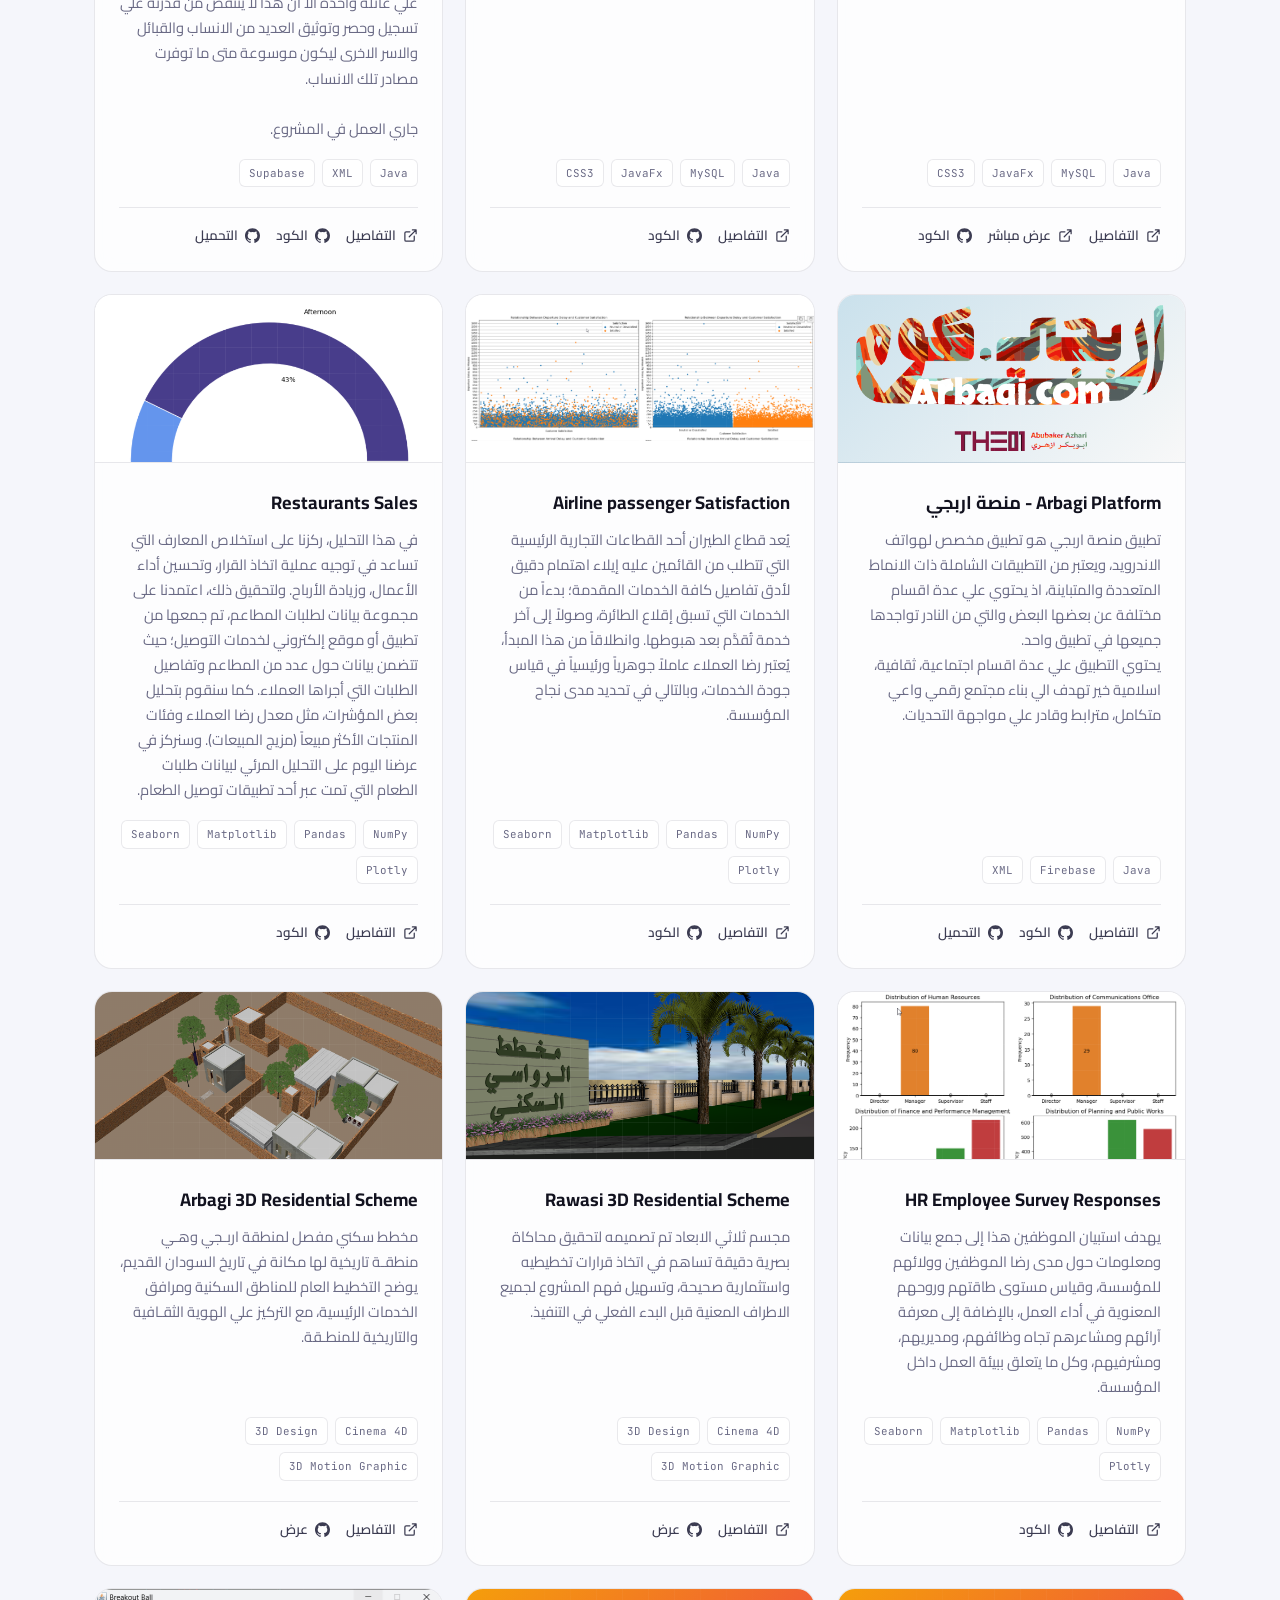
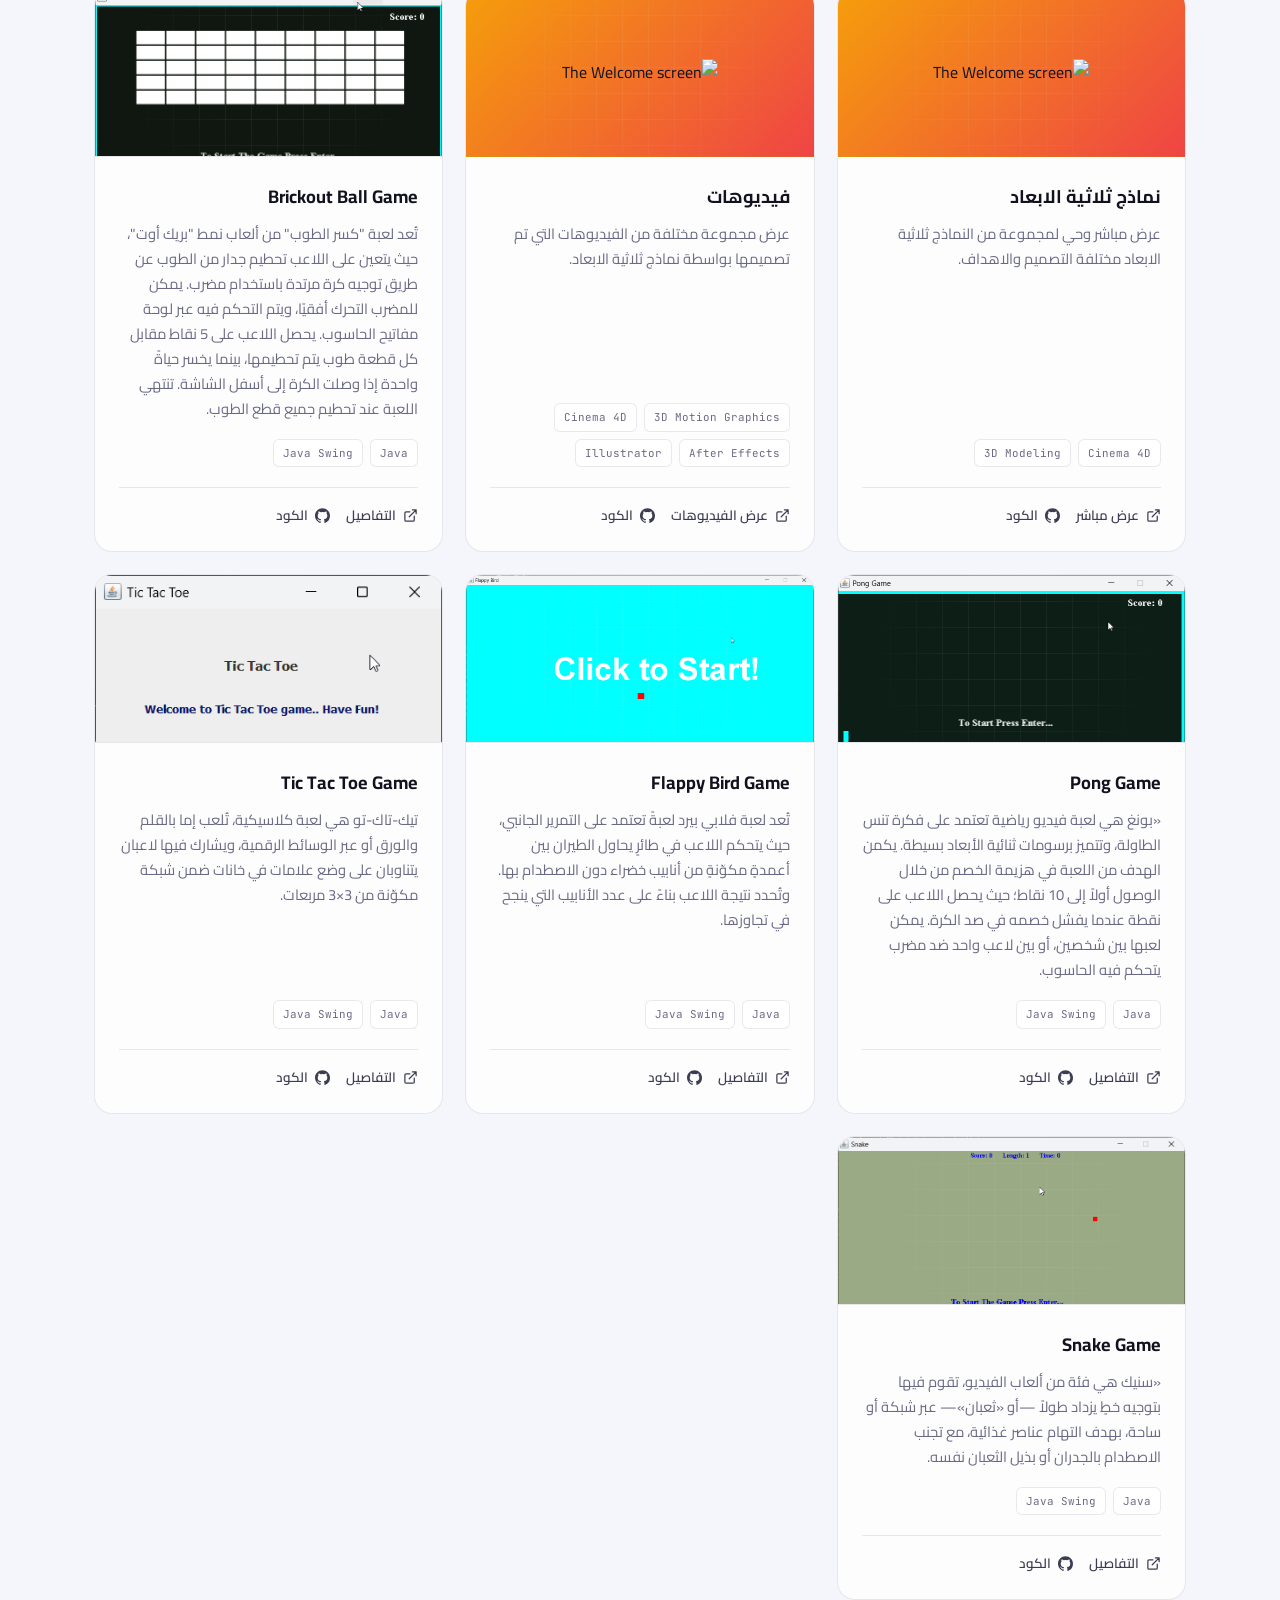
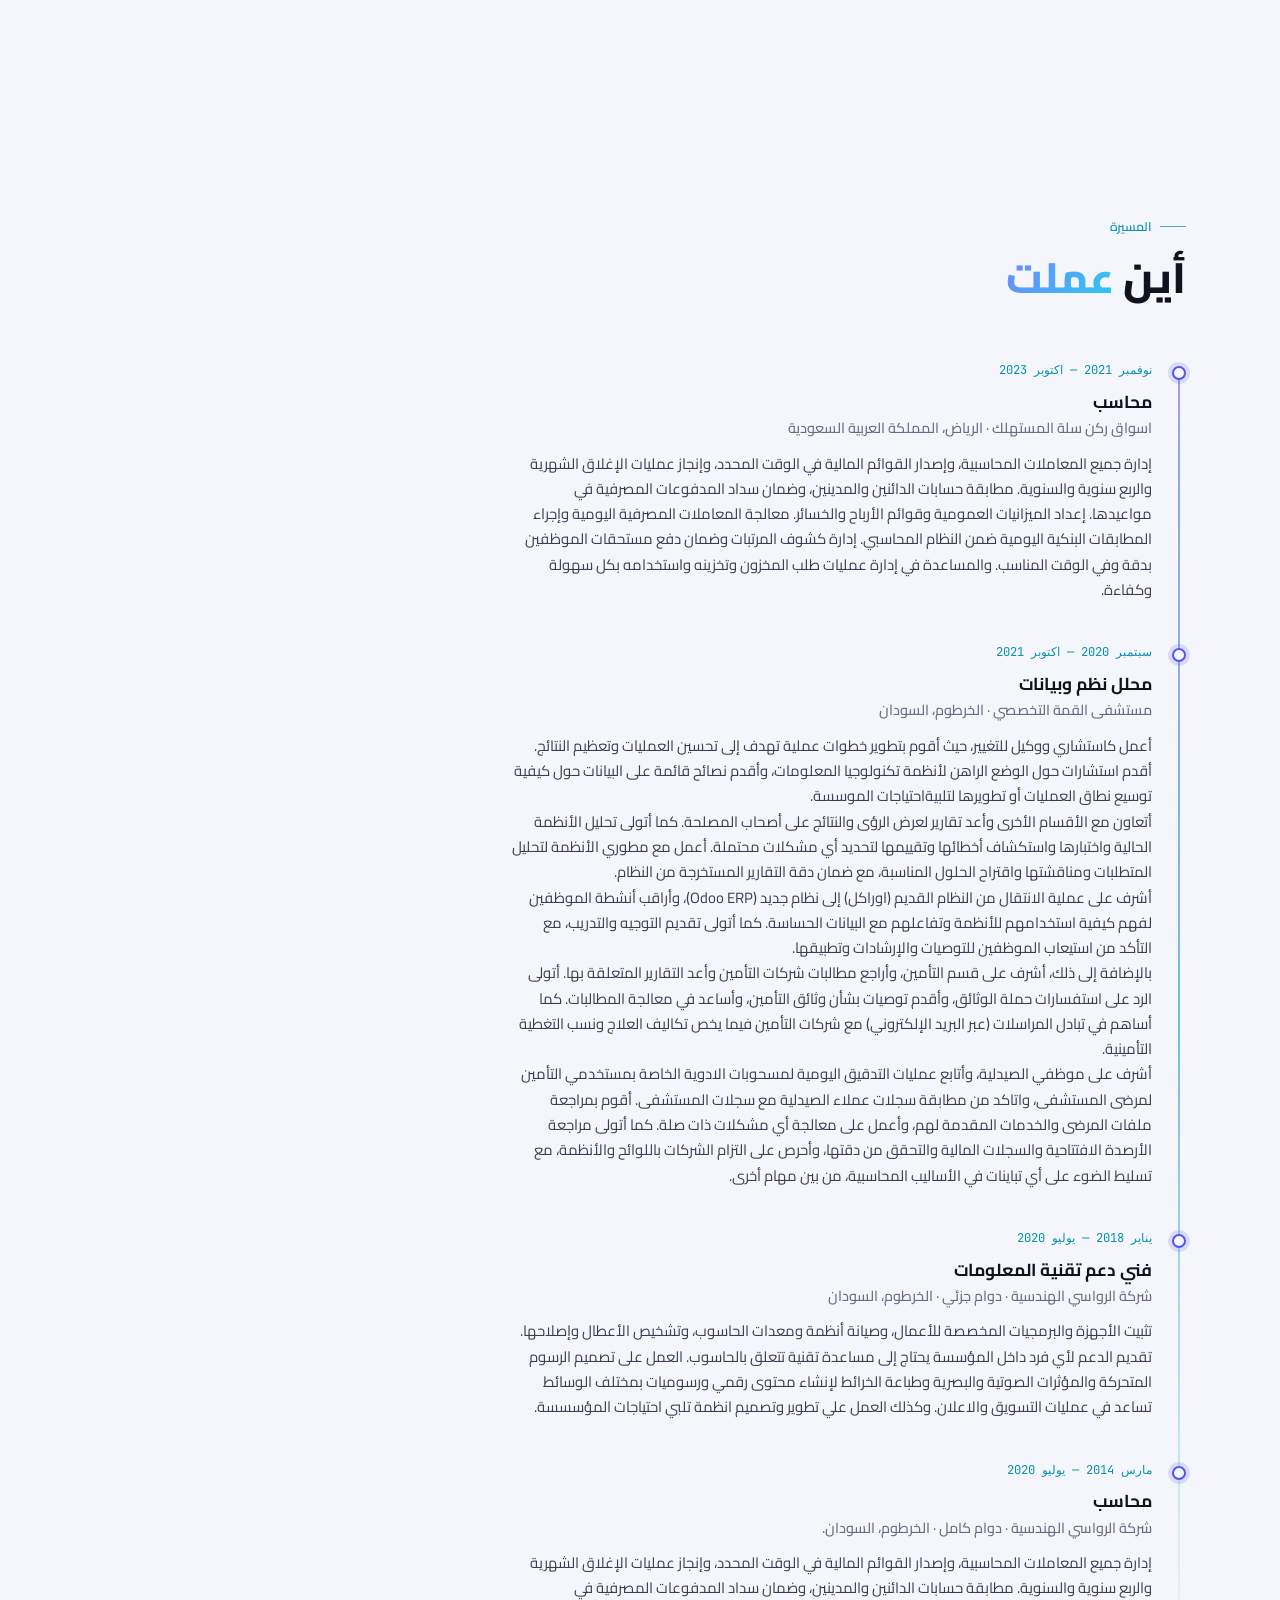
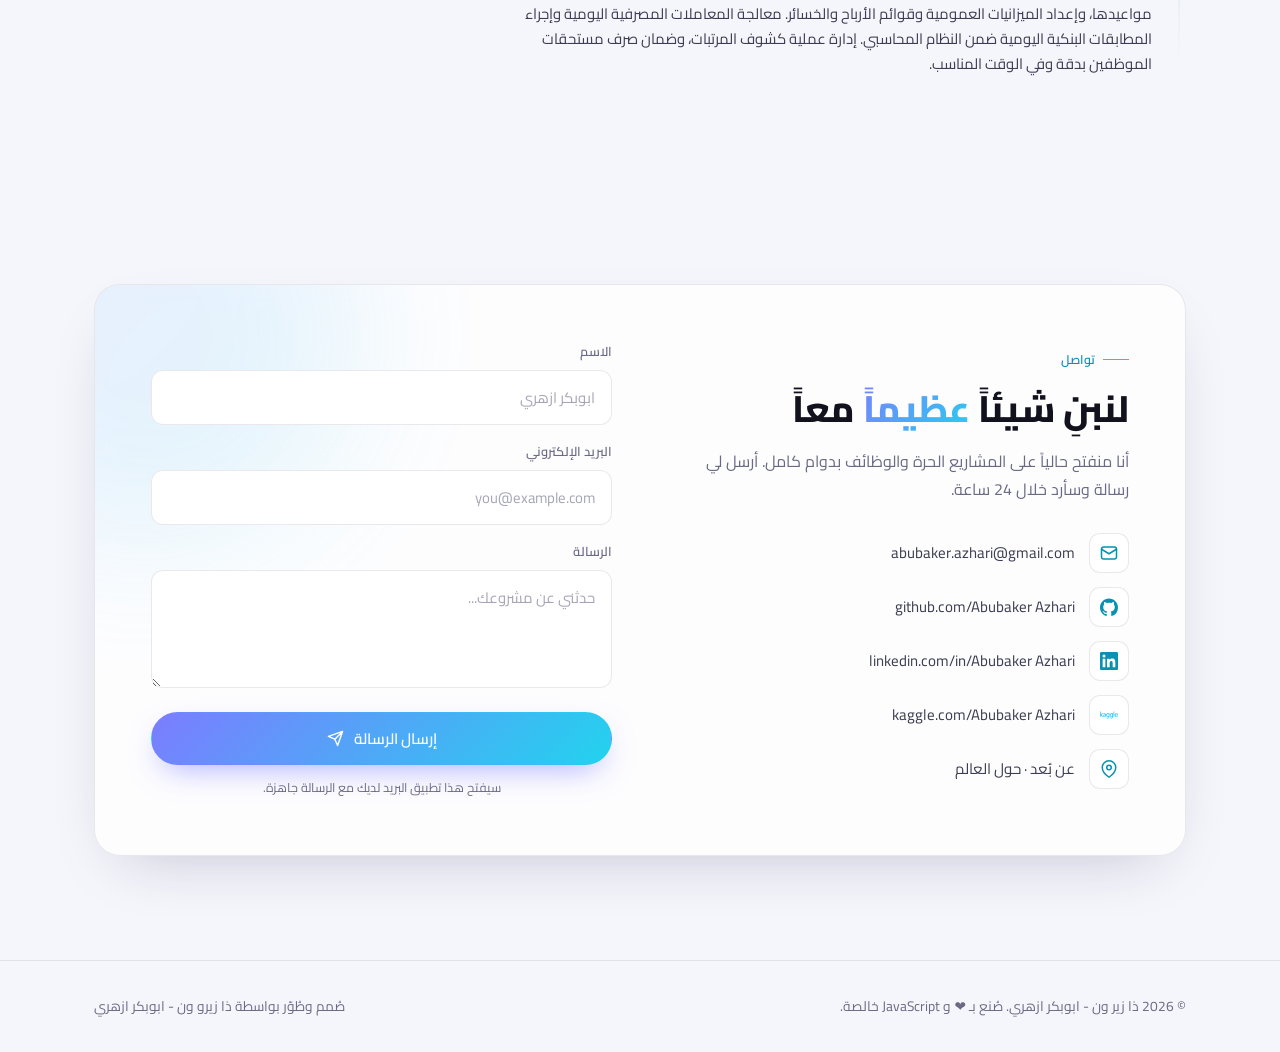
==== commit ffc7e9cf: "Add files via upload" ====
--- a/ar.html
+++ b/ar.html
@@ -488,7 +488,9 @@
         <button class="filter-btn" data-filter="app">تطبيقات الاندرويد</button>
         <button class="filter-btn" data-filter="analysis">تحليل البيانات</button>
         <button class="filter-btn" data-filter="3D">التصميم ثلاثي الابعاد</button>
+        <button class="filter-btn" data-filter="show">نماذج وفيديوهات ثلاثية الابعاد</button>
         <button class="filter-btn" data-filter="game">العاب جافا</button>
+        
       </div>
 
       <div class="projects-grid" id="projectsGrid">
@@ -772,6 +774,59 @@
           </div>
         </article>
 
+
+        <!-- ================= 3D Objects ================= -->
+        <article class="project-card reveal" data-category="show">
+          <div class="project-thumb" style="background: linear-gradient(135deg, #f59e0b, #ef4444);">
+            <img src="assets/Tree-Trunk.png" alt="The Welcome screen">
+          </div>
+          <div class="project-body">
+            <h3 class="project-title">نماذج ثلاثية الابعاد</h3>
+            <p class="project-desc">
+              عرض مباشر وحي لمجموعة من النماذج ثلاثية الابعاد مختلفة التصميم والاهداف.
+            </p>
+            <div class="project-tags">
+              <span>Cinema 4D</span><span>3D Modeling</span>
+            </div>
+            <div class="project-links">
+              <a href="3d.html" target="_blank" rel="noopener">
+                <svg viewBox="0 0 24 24" fill="none" stroke="currentColor" stroke-width="2" stroke-linecap="round" stroke-linejoin="round"><path d="M18 13v6a2 2 0 01-2 2H5a2 2 0 01-2-2V8a2 2 0 012-2h6"/><path d="M15 3h6v6M10 14L21 3"/></svg>
+                عرض مباشر
+              </a>
+              <a href="3d.html" target="_blank" rel="noopener">
+                <svg viewBox="0 0 24 24" fill="currentColor"><path d="M12 .5C5.37.5 0 5.87 0 12.5c0 5.3 3.44 9.8 8.21 11.39.6.11.82-.26.82-.58v-2.03c-3.34.73-4.04-1.61-4.04-1.61-.55-1.39-1.34-1.76-1.34-1.76-1.09-.75.08-.73.08-.73 1.21.08 1.84 1.24 1.84 1.24 1.07 1.84 2.81 1.31 3.5 1 .11-.78.42-1.31.76-1.61-2.67-.3-5.47-1.34-5.47-5.95 0-1.31.47-2.38 1.24-3.22-.12-.3-.54-1.52.12-3.18 0 0 1.01-.32 3.3 1.23a11.5 11.5 0 016 0c2.29-1.55 3.3-1.23 3.3-1.23.66 1.66.24 2.88.12 3.18.77.84 1.24 1.91 1.24 3.22 0 4.62-2.81 5.64-5.49 5.94.43.37.81 1.1.81 2.22v3.29c0 .32.22.7.83.58A12 12 0 0024 12.5C24 5.87 18.63.5 12 .5z"/></svg>
+                الكود
+              </a>
+            </div>
+          </div>
+        </article>
+
+        <!-- ================= 3D Objects ================= -->
+        <article class="project-card reveal" data-category="show">
+          <div class="project-thumb" style="background: linear-gradient(135deg, #f59e0b, #ef4444);">
+            <img src="assets/the01-cubical-logo.png" alt="The Welcome screen">
+          </div>
+          <div class="project-body">
+            <h3 class="project-title">فيديوهات</h3>
+            <p class="project-desc">
+              عرض مجموعة مختلفة من الفيديوهات التي تم تصميمها بواسطة نماذج ثلاثية الابعاد. 
+            </p>
+            <div class="project-tags">
+              <span>3D Motion Graphics</span><span>Cinema 4D</span><span>After Effects</span><span>Illustrator</span>
+            </div>
+            <div class="project-links">
+              <a href="motion.html" target="_blank" rel="noopener">
+                <svg viewBox="0 0 24 24" fill="none" stroke="currentColor" stroke-width="2" stroke-linecap="round" stroke-linejoin="round"><path d="M18 13v6a2 2 0 01-2 2H5a2 2 0 01-2-2V8a2 2 0 012-2h6"/><path d="M15 3h6v6M10 14L21 3"/></svg>
+                عرض الفيديوهات
+              </a>
+              <a href="motion.html" target="_blank" rel="noopener">
+                <svg viewBox="0 0 24 24" fill="currentColor"><path d="M12 .5C5.37.5 0 5.87 0 12.5c0 5.3 3.44 9.8 8.21 11.39.6.11.82-.26.82-.58v-2.03c-3.34.73-4.04-1.61-4.04-1.61-.55-1.39-1.34-1.76-1.34-1.76-1.09-.75.08-.73.08-.73 1.21.08 1.84 1.24 1.84 1.24 1.07 1.84 2.81 1.31 3.5 1 .11-.78.42-1.31.76-1.61-2.67-.3-5.47-1.34-5.47-5.95 0-1.31.47-2.38 1.24-3.22-.12-.3-.54-1.52.12-3.18 0 0 1.01-.32 3.3 1.23a11.5 11.5 0 016 0c2.29-1.55 3.3-1.23 3.3-1.23.66 1.66.24 2.88.12 3.18.77.84 1.24 1.91 1.24 3.22 0 4.62-2.81 5.64-5.49 5.94.43.37.81 1.1.81 2.22v3.29c0 .32.22.7.83.58A12 12 0 0024 12.5C24 5.87 18.63.5 12 .5z"/></svg>
+                الكود
+              </a>
+            </div>
+          </div>
+        </article>
+
         <!-- ================= Brickout Ball Game ================= -->
         <article class="project-card reveal" data-category="game">
           <div class="project-thumb" style="background: linear-gradient(135deg, #0ea5e9, #6366f1);">
@@ -910,6 +965,8 @@
             </div>
           </div>
         </article>
+
+        
 
       </div>
     </div>
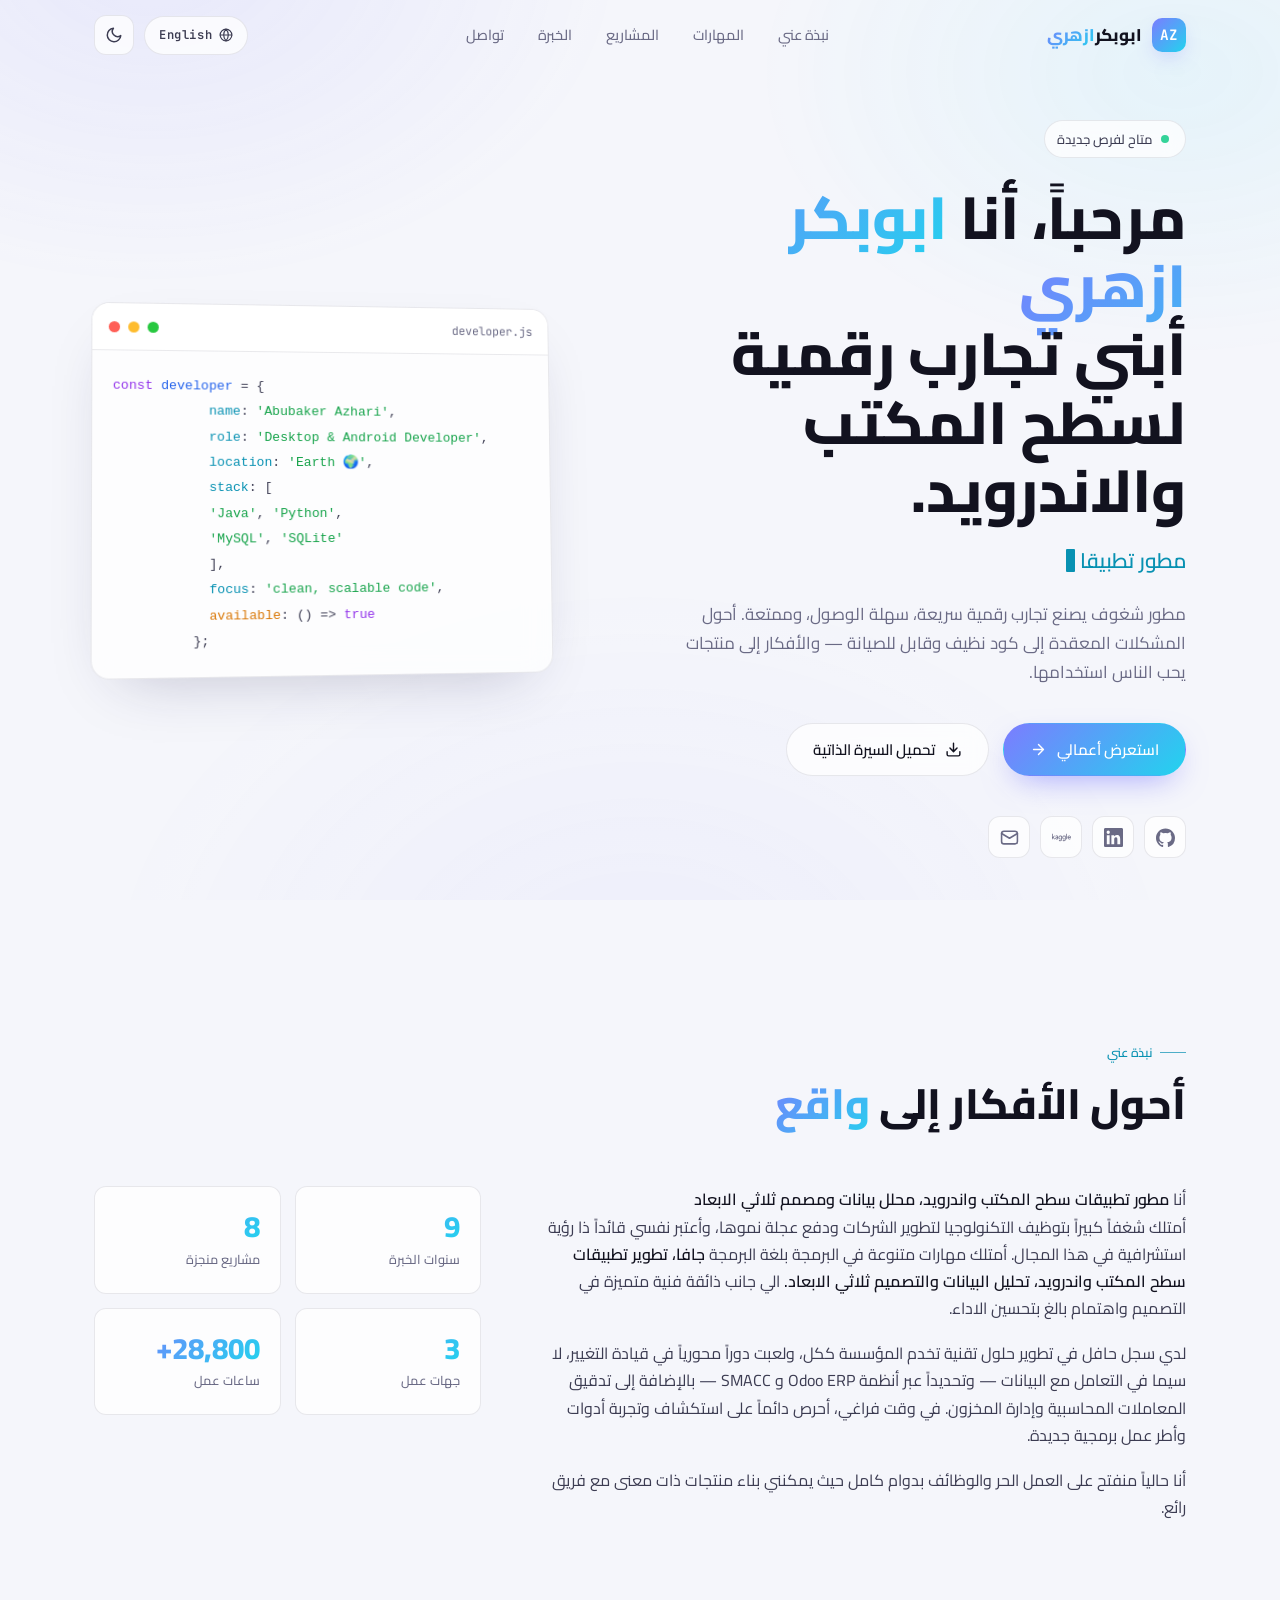
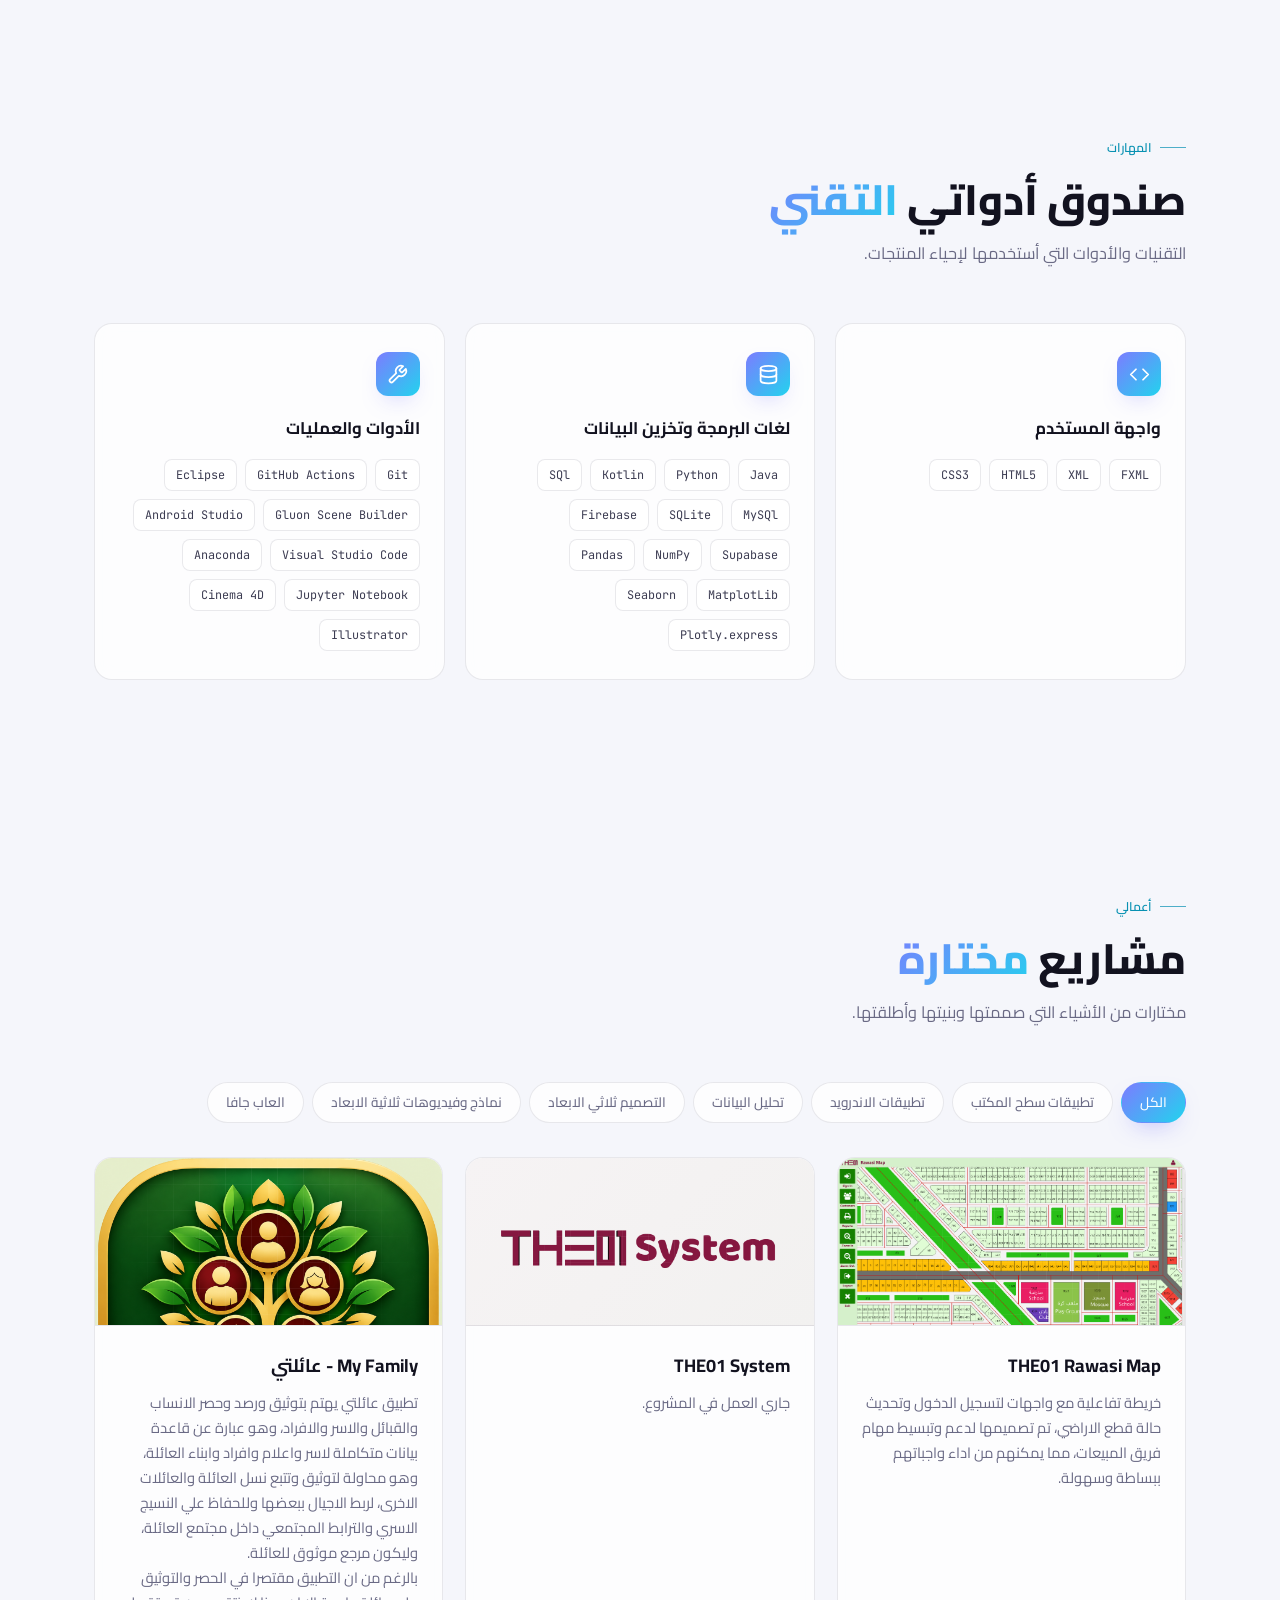
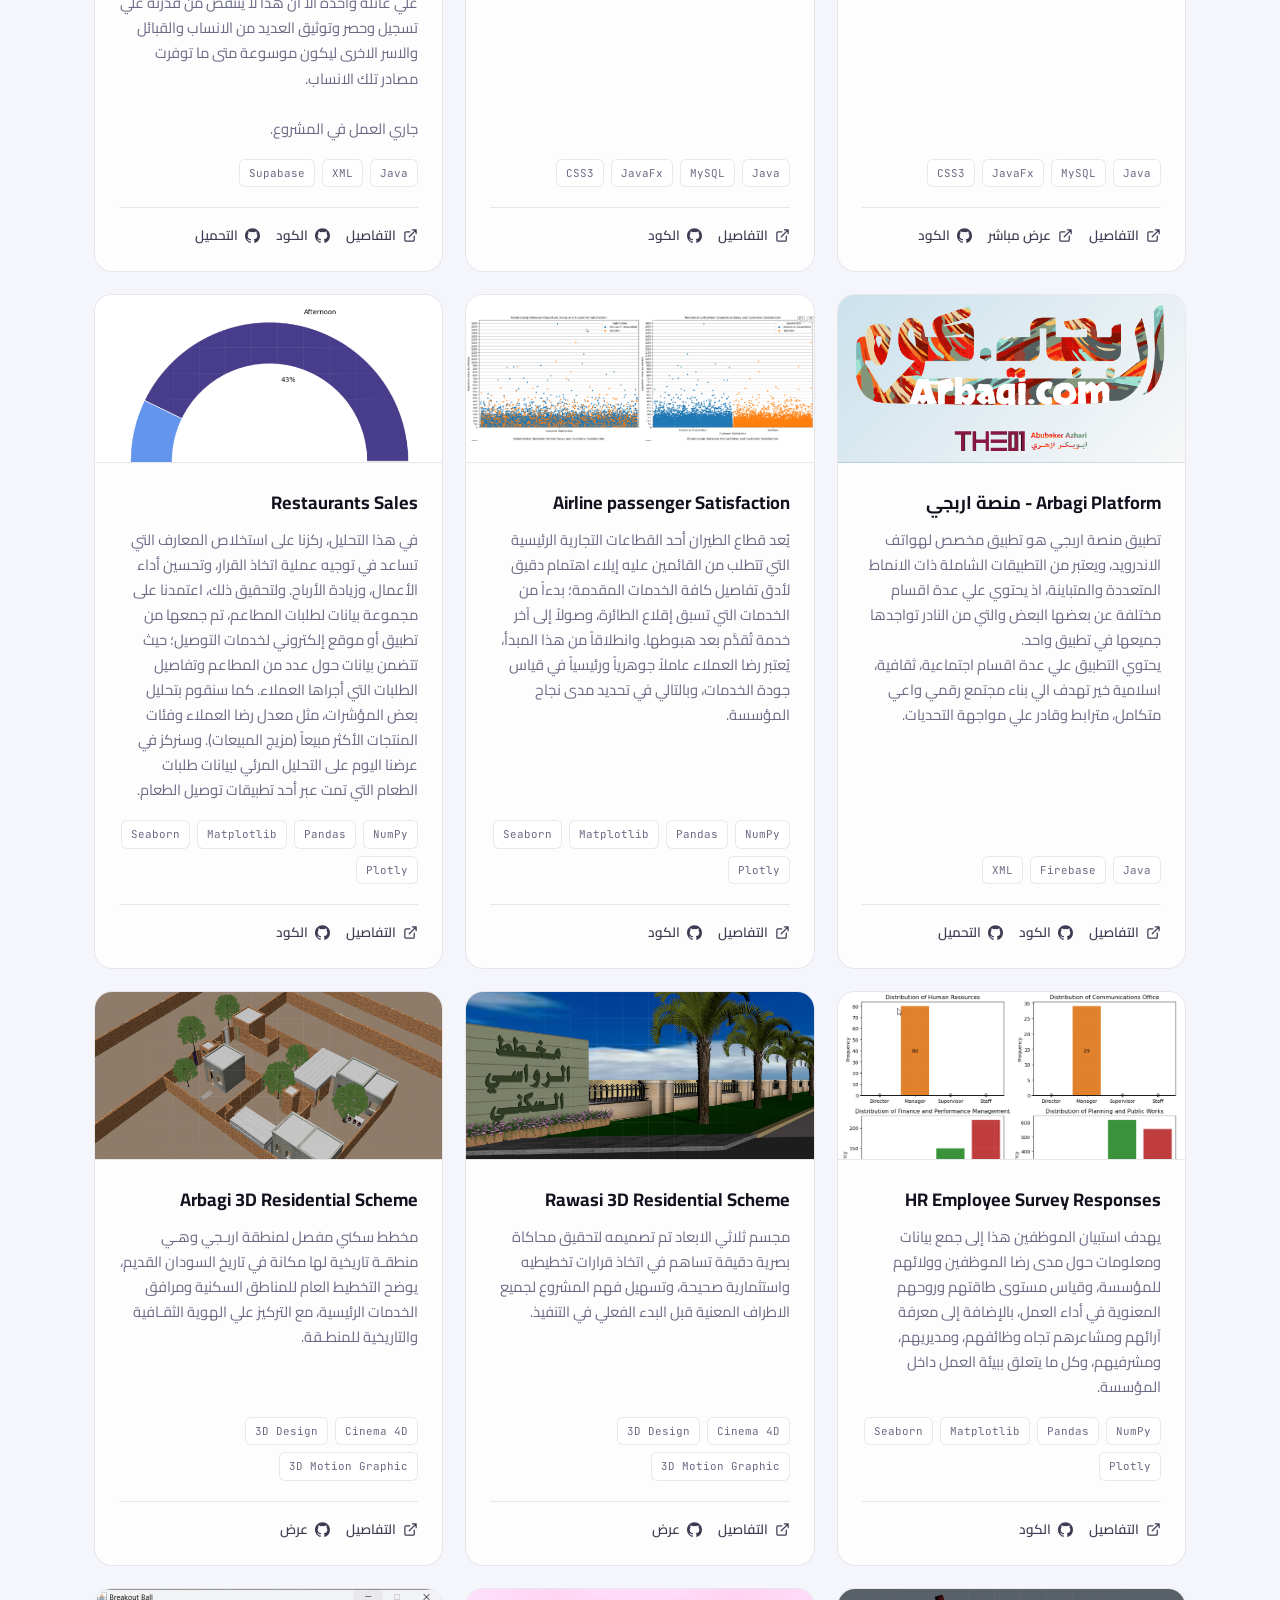
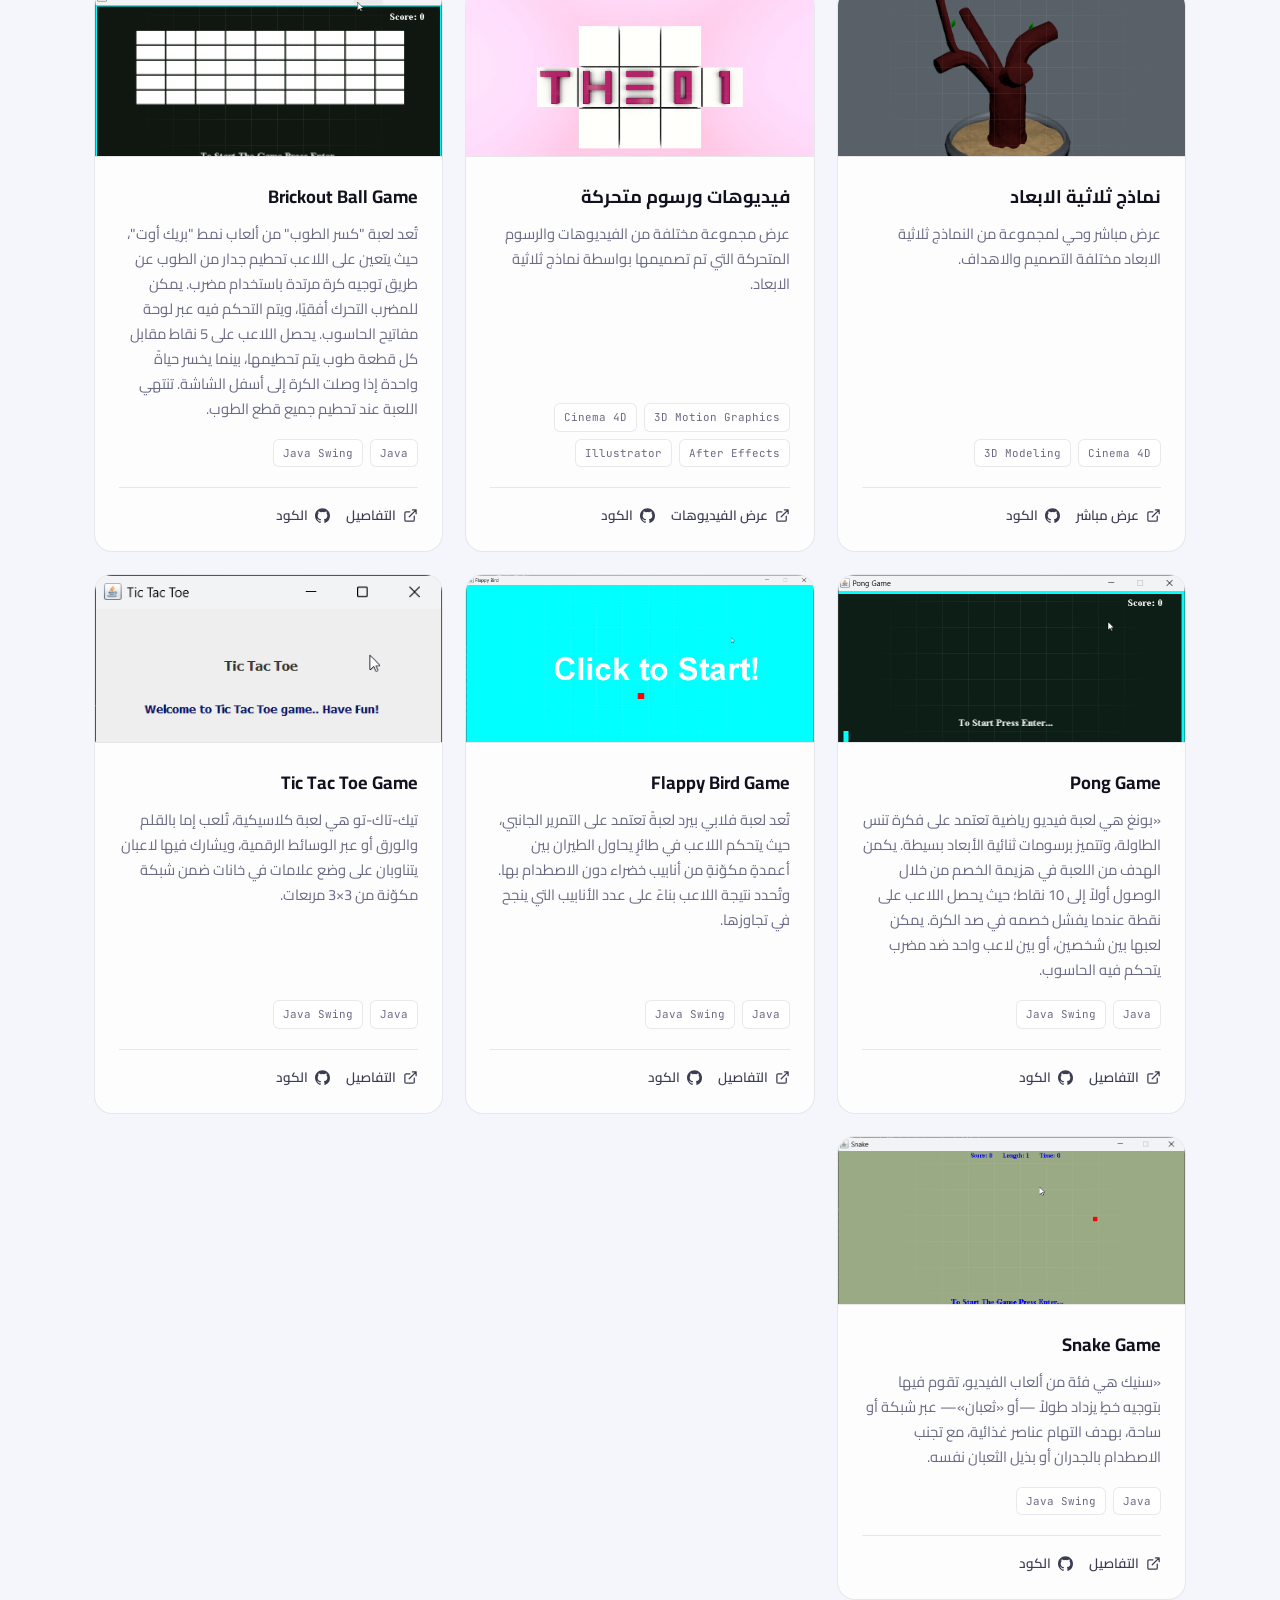
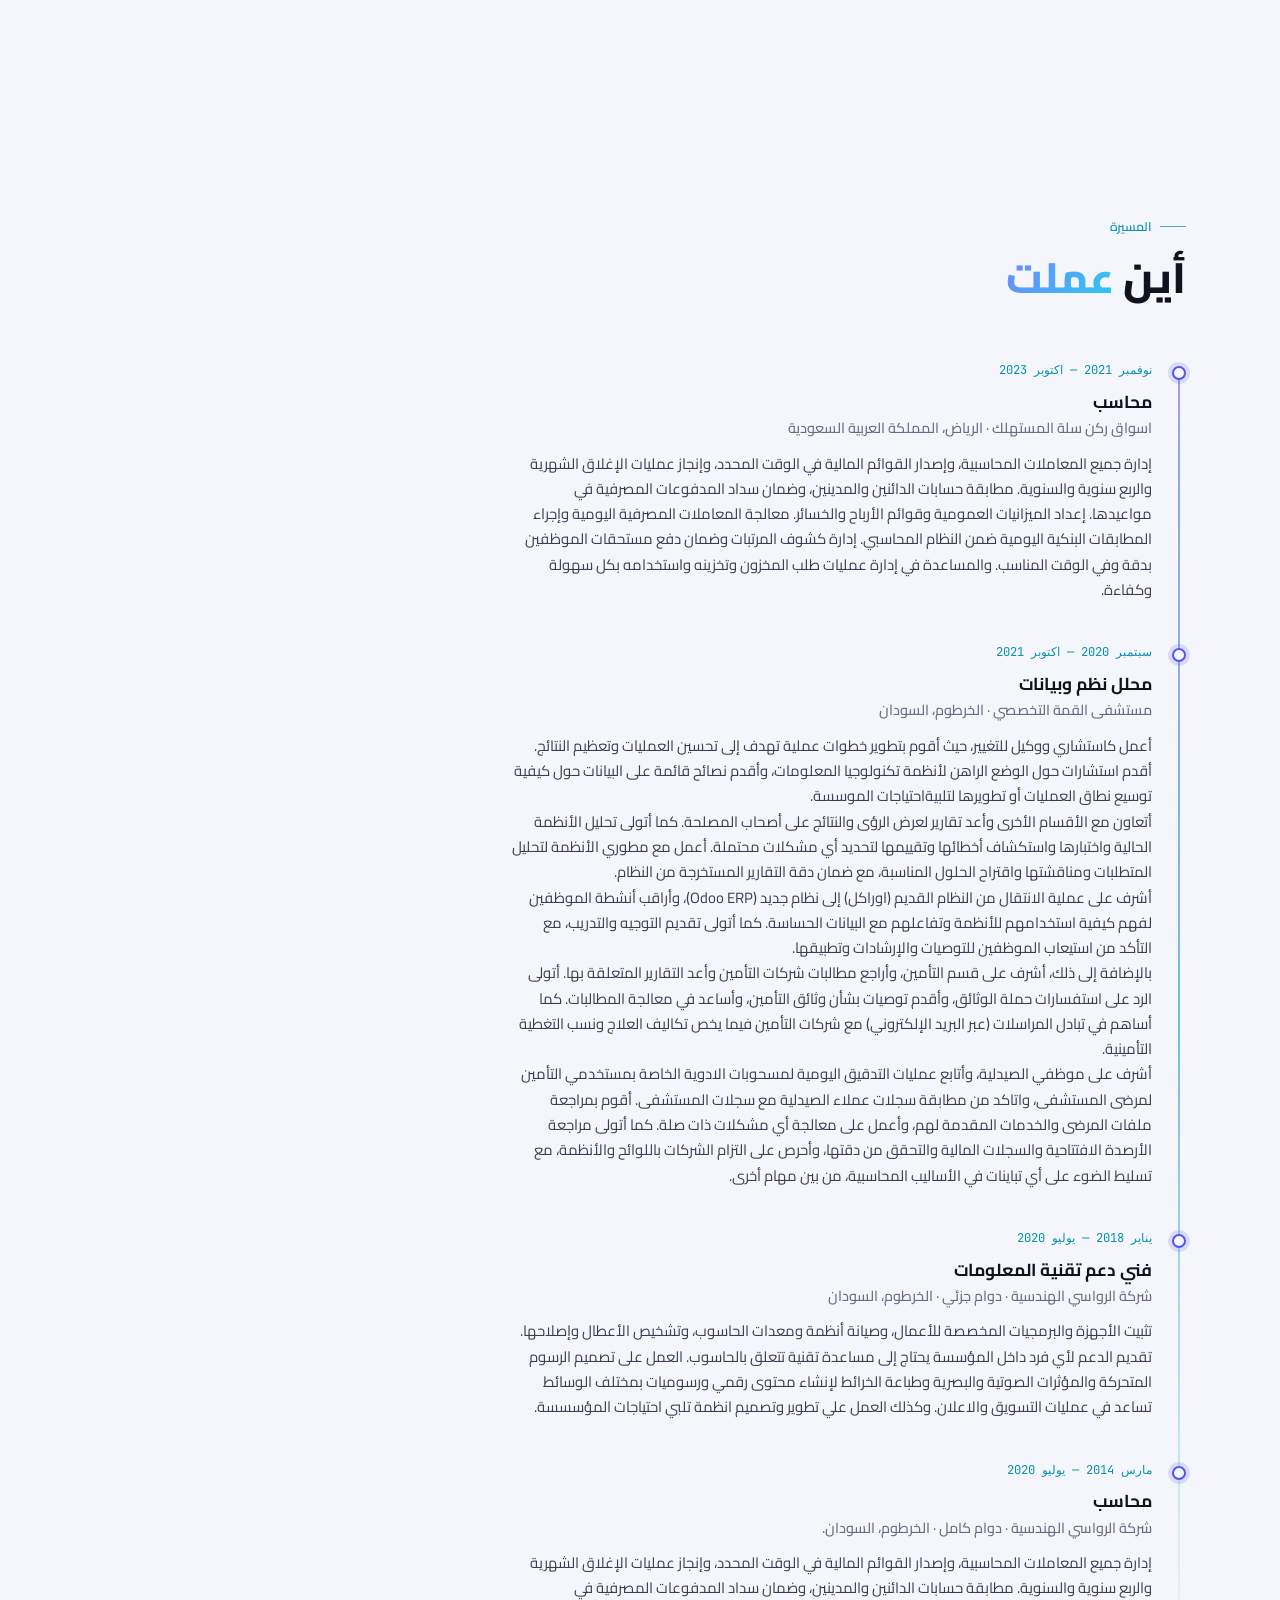
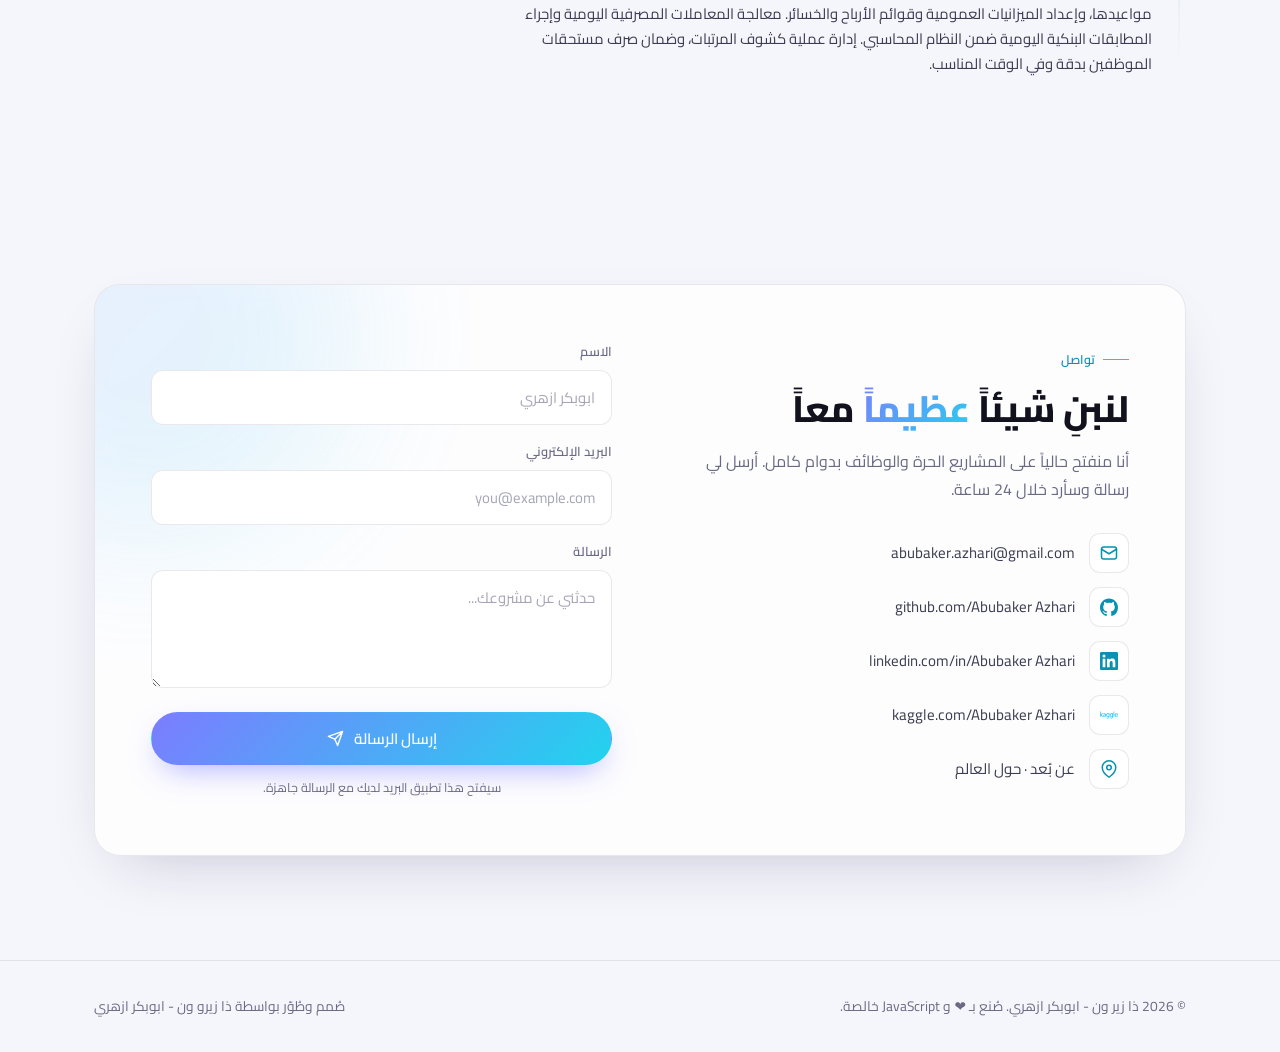
==== commit bb405cde: "Add files via upload" ====
--- a/ar.html
+++ b/ar.html
@@ -777,7 +777,7 @@
 
         <!-- ================= 3D Objects ================= -->
         <article class="project-card reveal" data-category="show">
-          <div class="project-thumb" style="background: linear-gradient(135deg, #f59e0b, #ef4444);">
+          <div class="project-thumb" style="background: linear-gradient(135deg, #4e4d4d, #383737);">
             <img src="assets/Tree-Trunk.png" alt="The Welcome screen">
           </div>
           <div class="project-body">
@@ -807,9 +807,9 @@
             <img src="assets/the01-cubical-logo.png" alt="The Welcome screen">
           </div>
           <div class="project-body">
-            <h3 class="project-title">فيديوهات</h3>
-            <p class="project-desc">
-              عرض مجموعة مختلفة من الفيديوهات التي تم تصميمها بواسطة نماذج ثلاثية الابعاد. 
+            <h3 class="project-title">فيديوهات ورسوم متحركة</h3>
+            <p class="project-desc">
+              عرض مجموعة مختلفة من الفيديوهات والرسوم المتحركة التي تم تصميمها بواسطة نماذج ثلاثية الابعاد. 
             </p>
             <div class="project-tags">
               <span>3D Motion Graphics</span><span>Cinema 4D</span><span>After Effects</span><span>Illustrator</span>
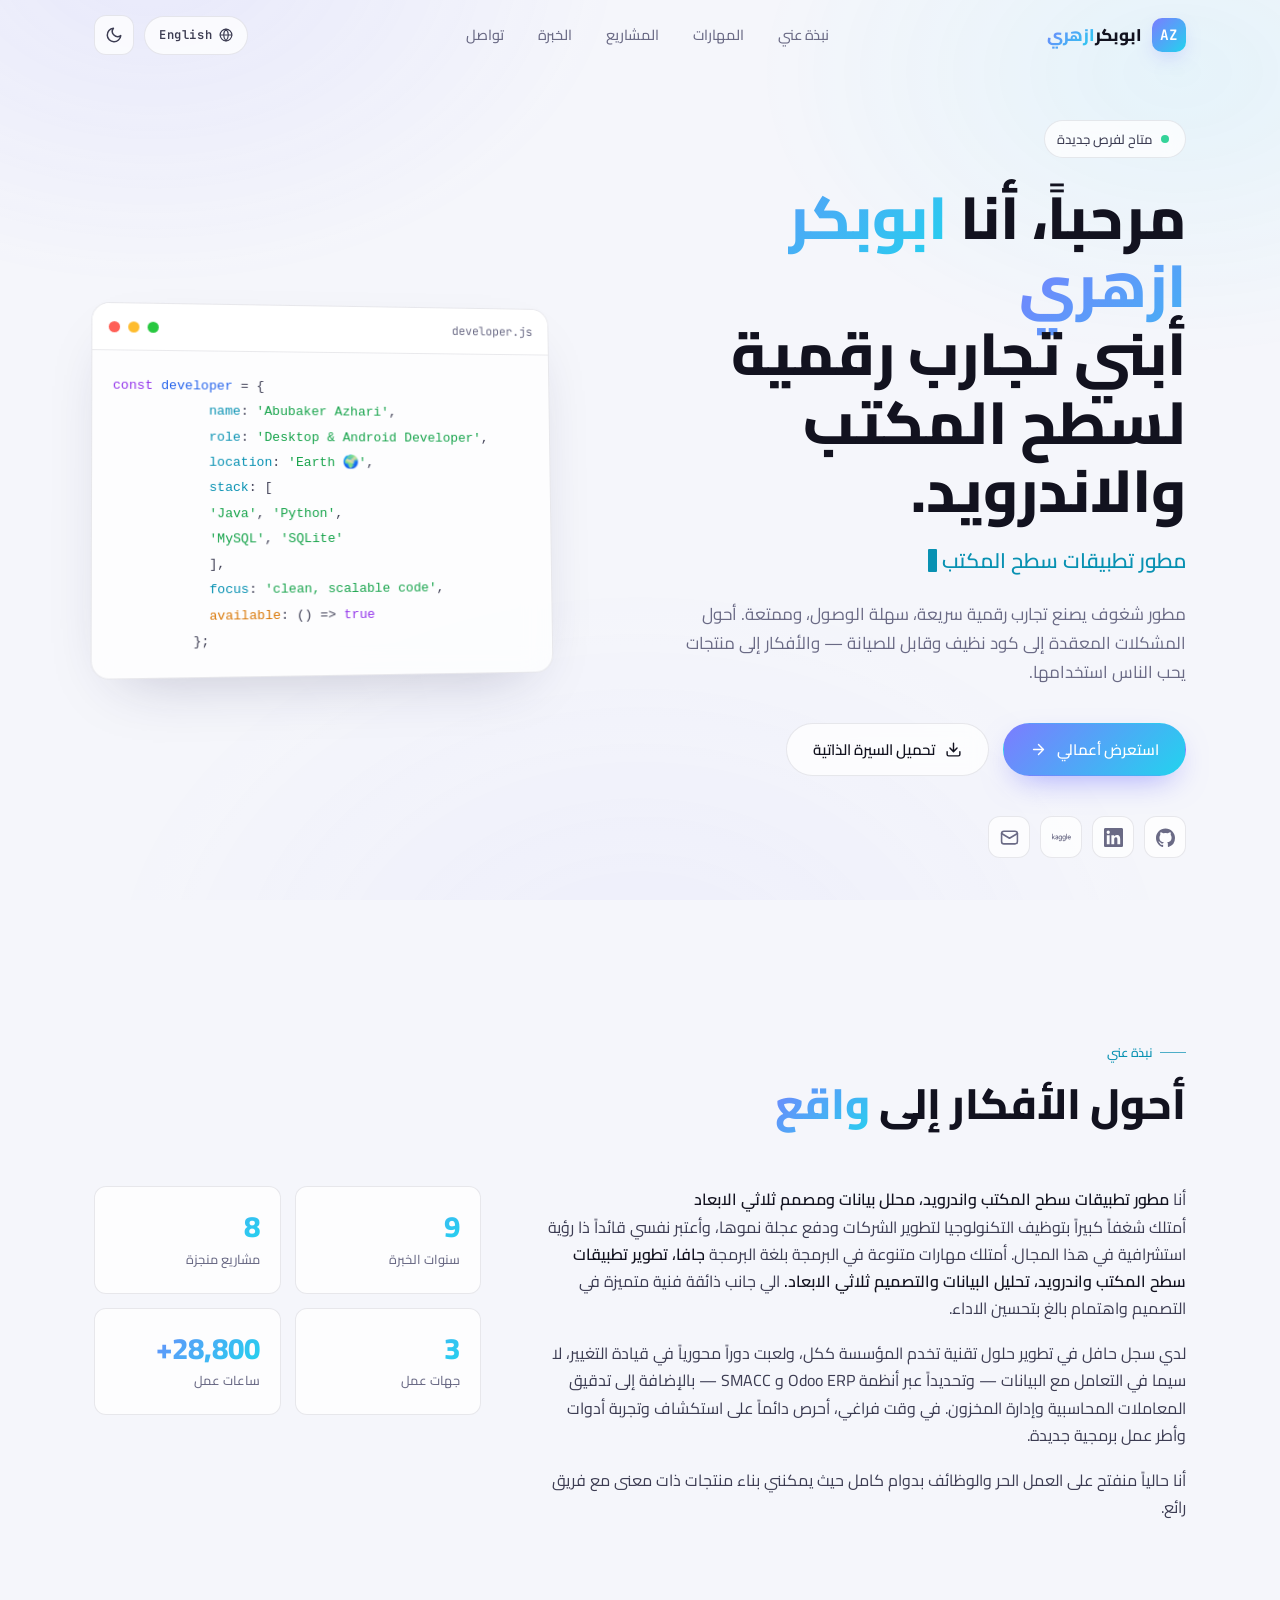
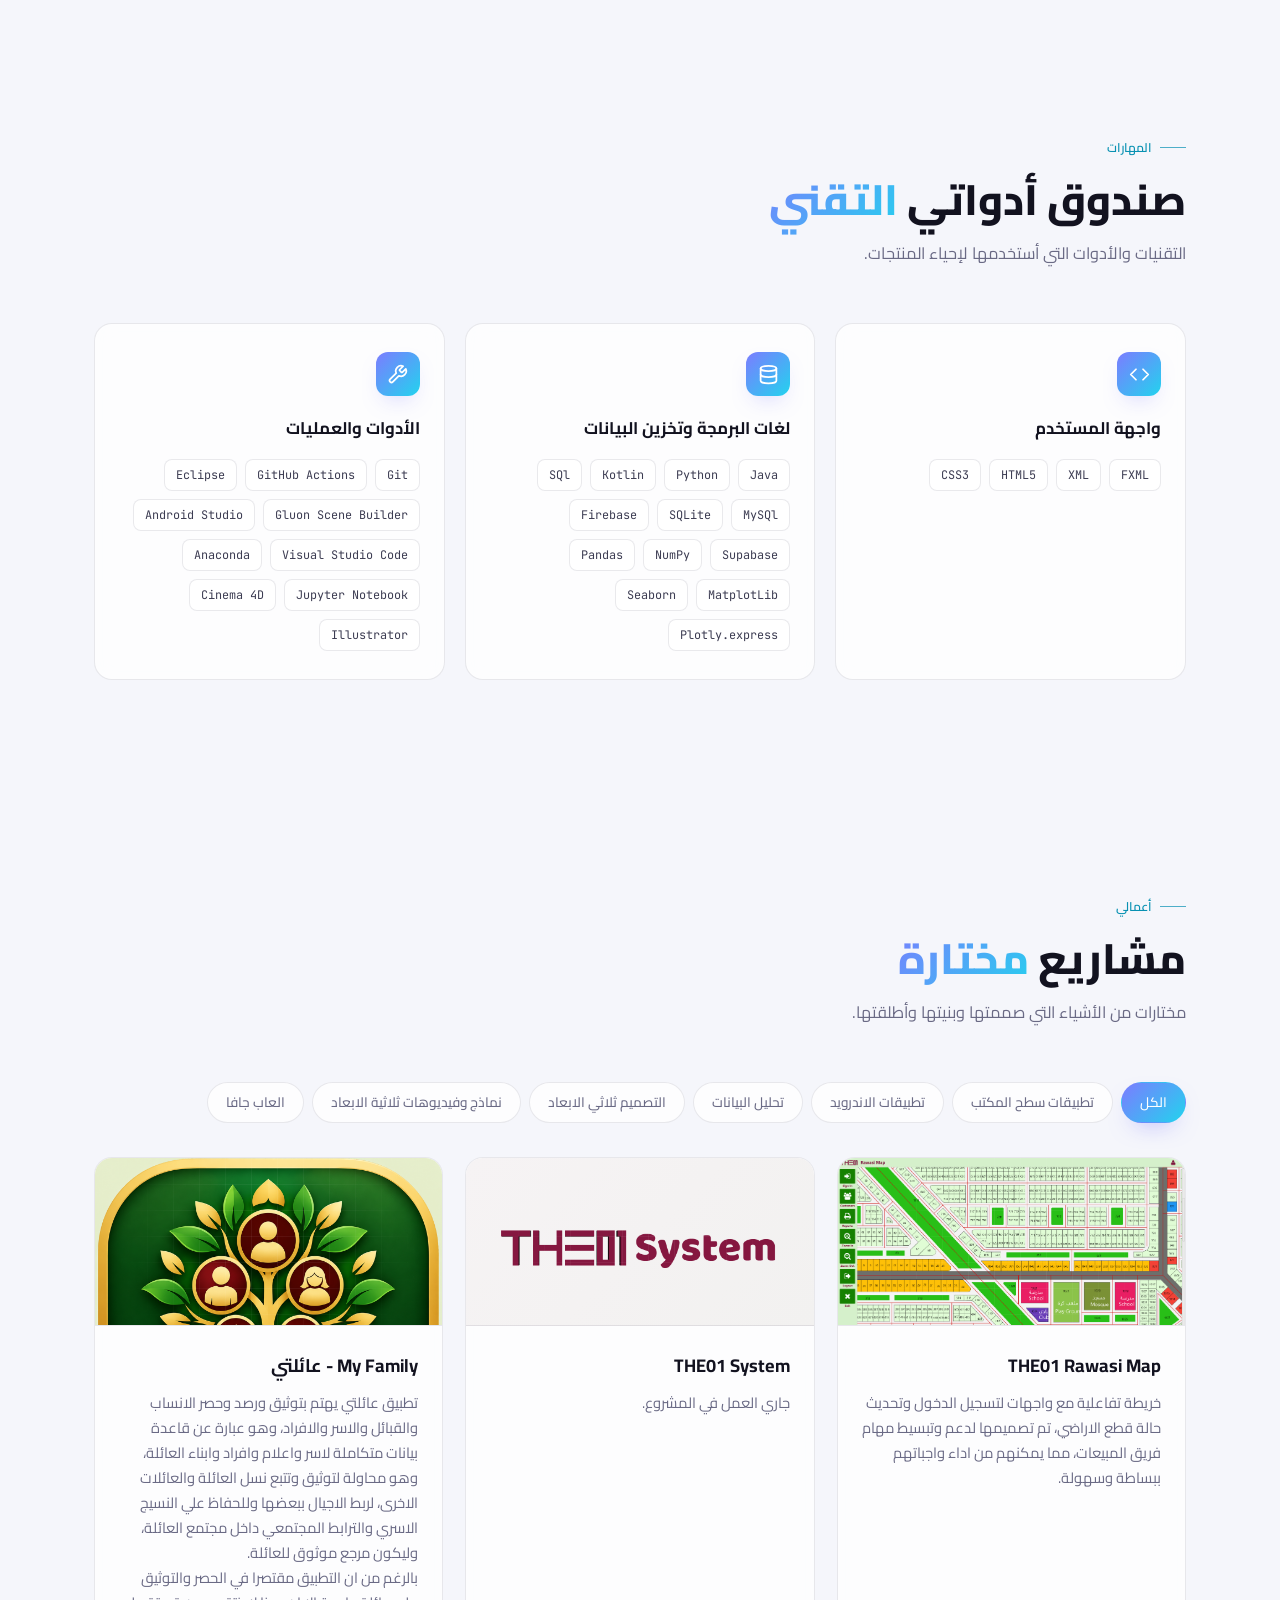
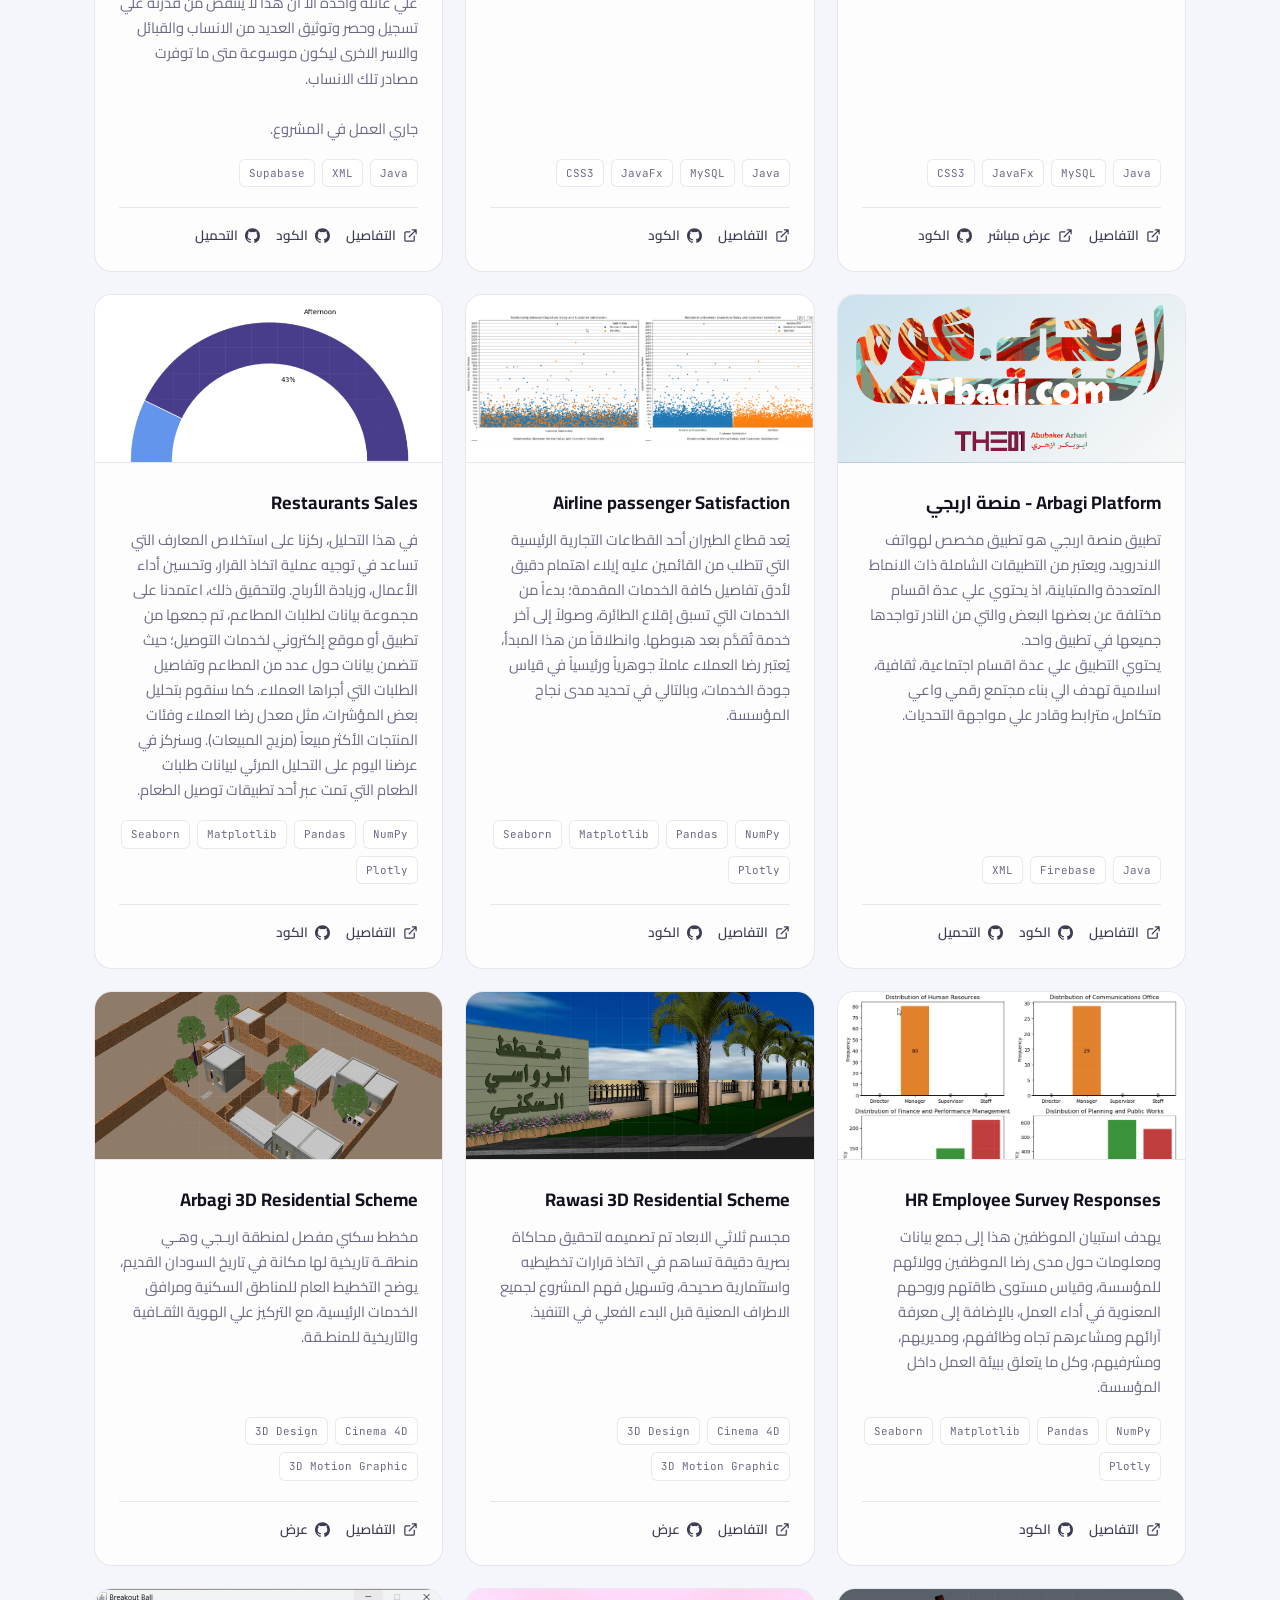
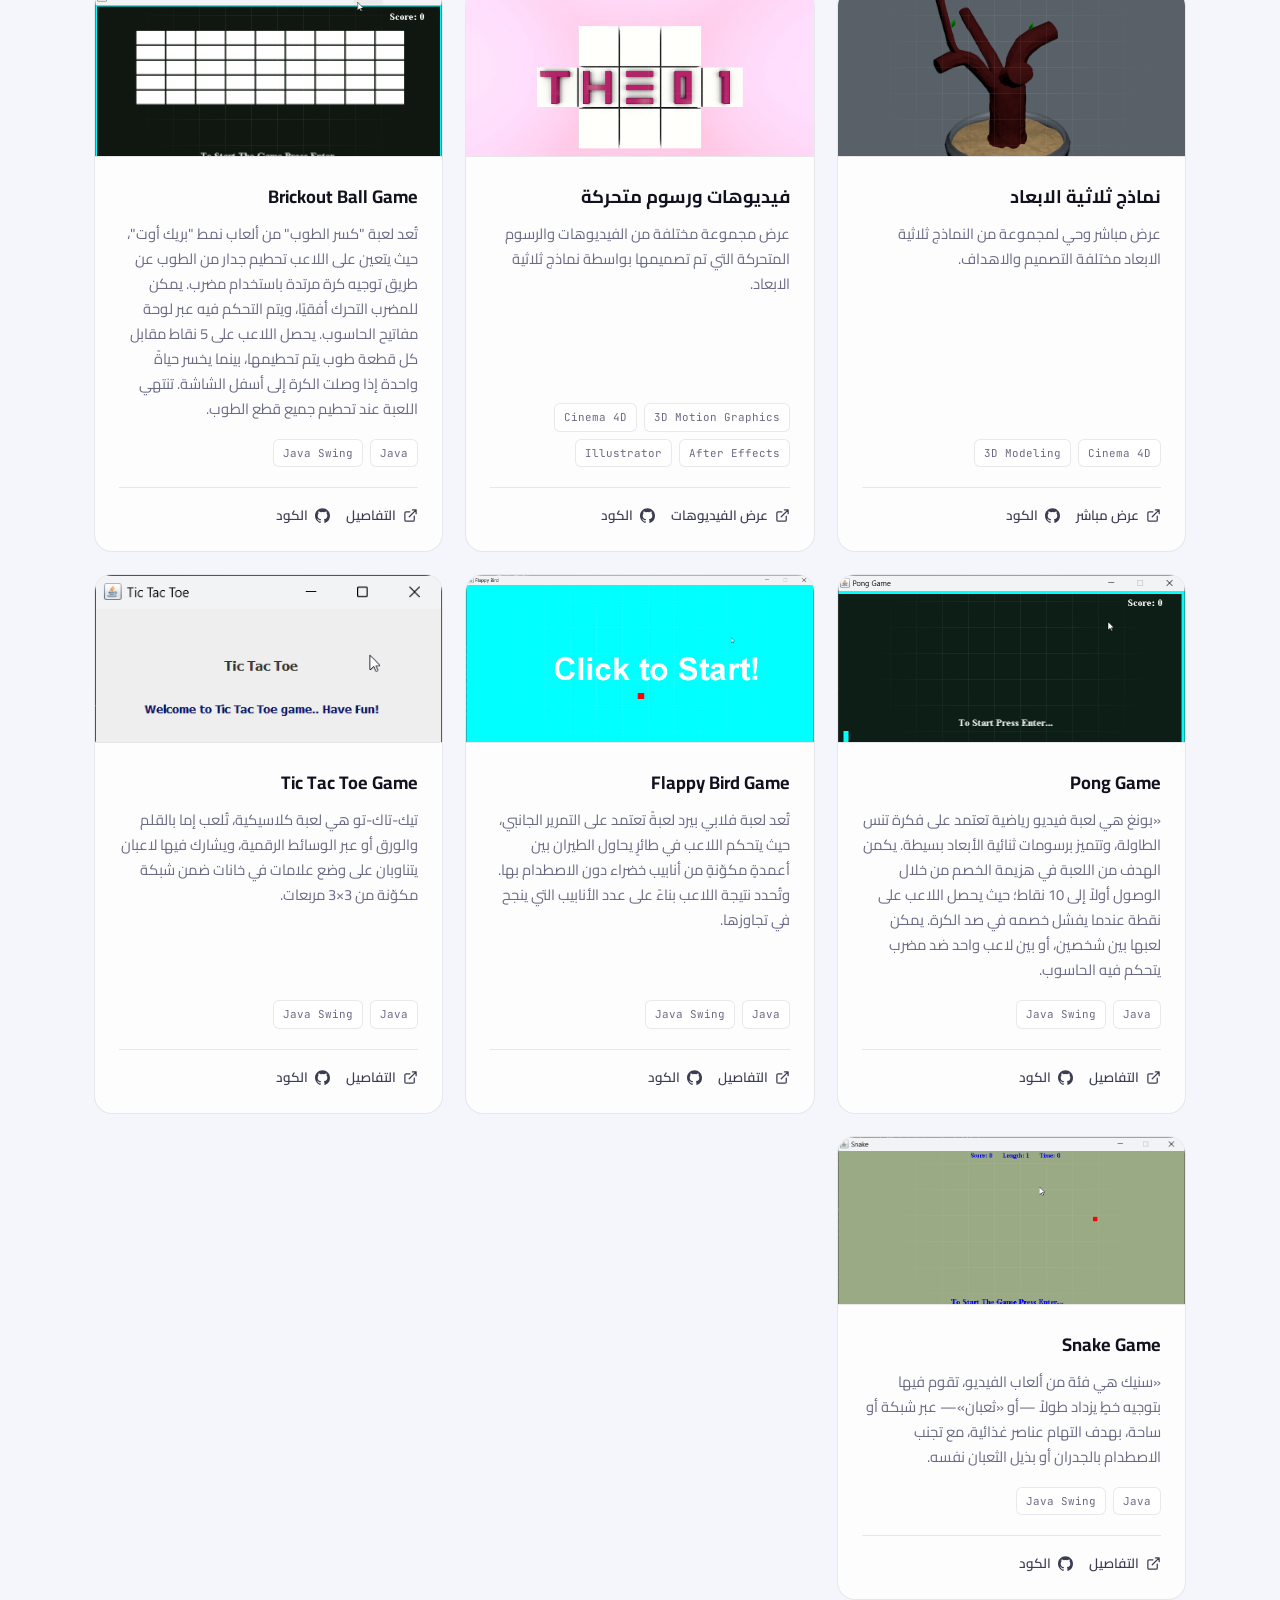
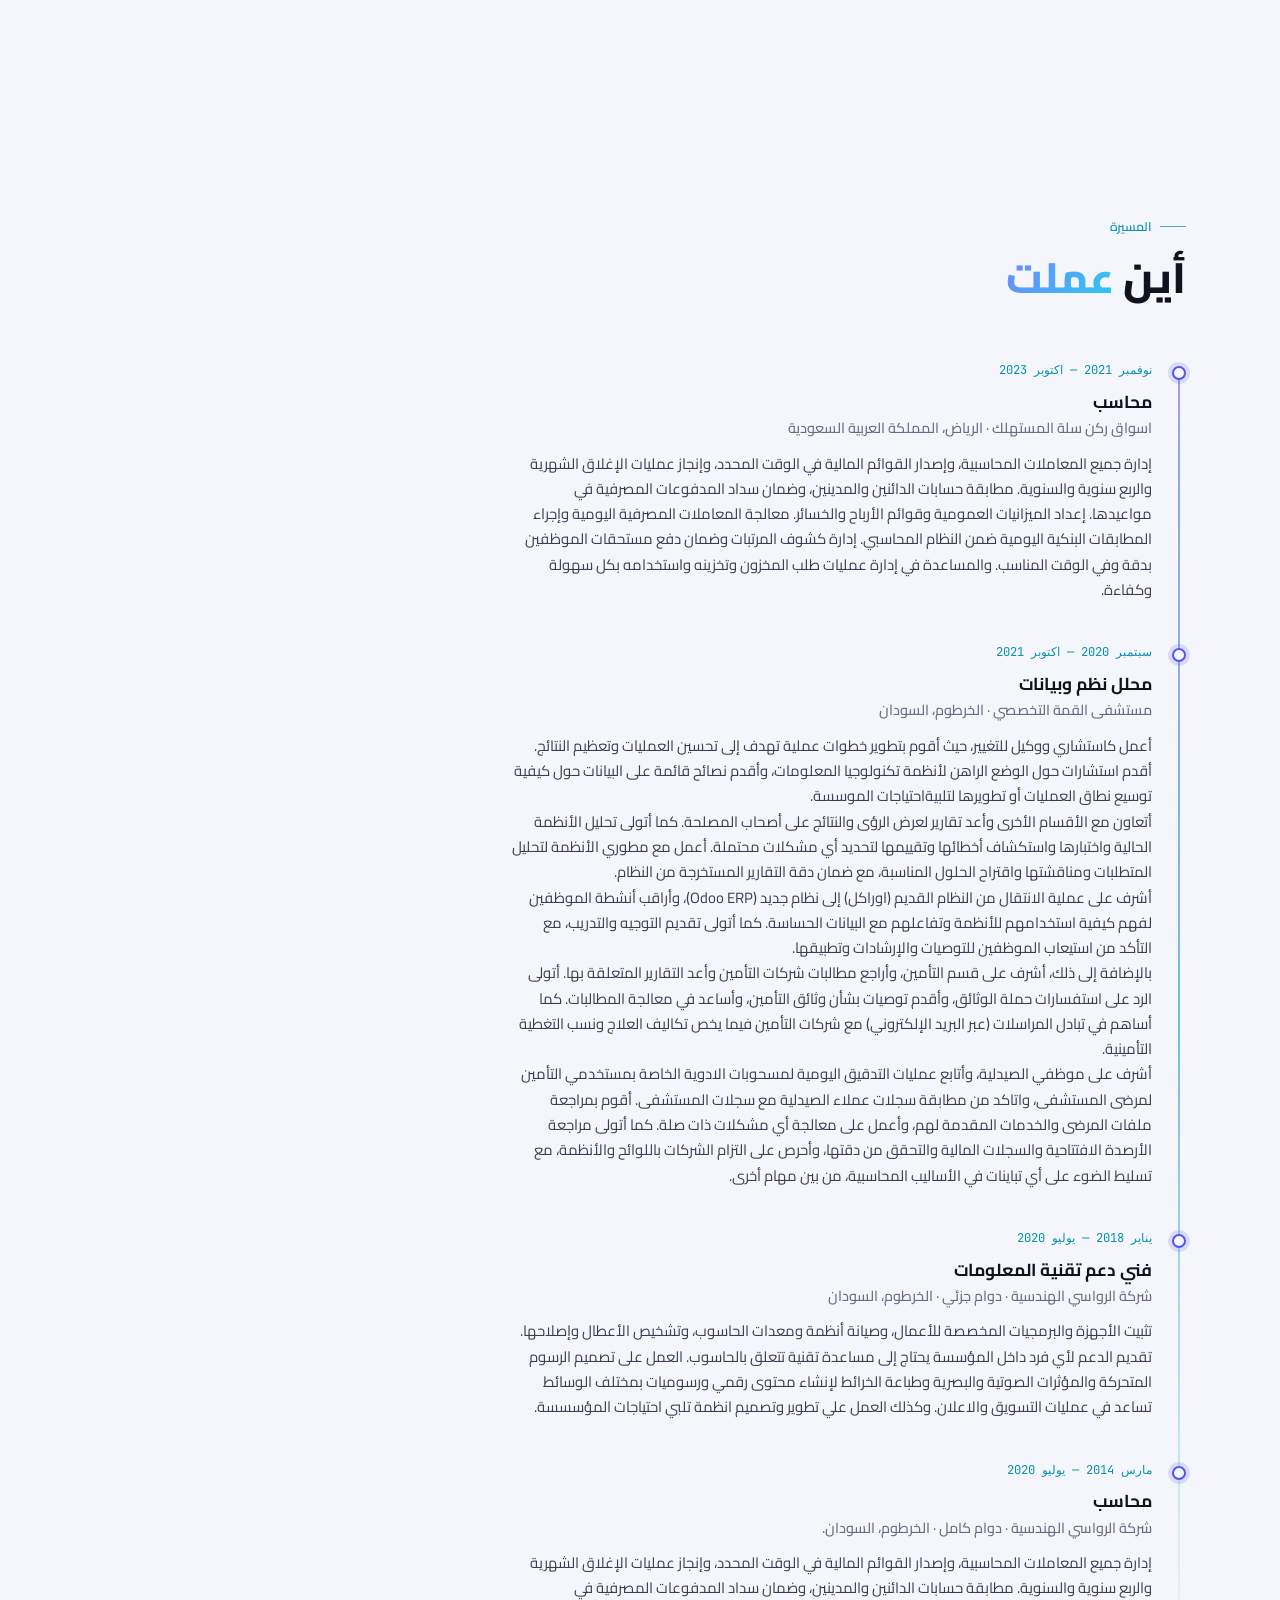
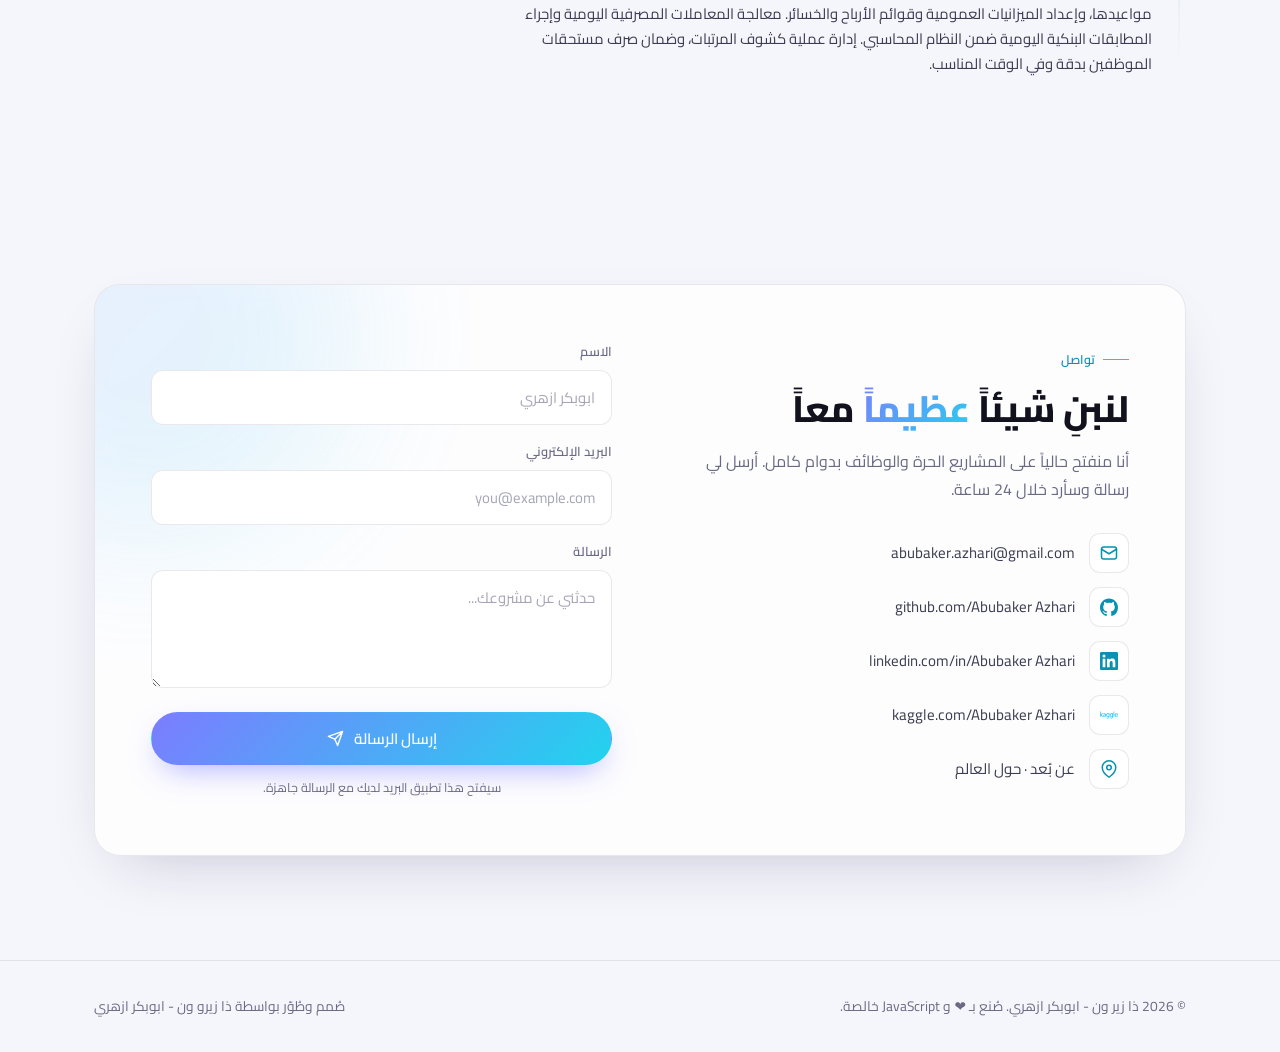
==== commit 015be6b6: "Add files via upload" ====
--- a/ar.html
+++ b/ar.html
@@ -321,7 +321,7 @@
               استعرض أعمالي
               <svg viewBox="0 0 24 24" fill="none" stroke="currentColor" stroke-width="2" stroke-linecap="round" stroke-linejoin="round"><path d="M5 12h14M12 5l7 7-7 7"/></svg>
             </a>
-            <a href="#" class="btn btn-ghost">
+            <a href="https://drive.usercontent.google.com/download?id=1QtDsoHCuAinHl3GTXfqjfoczNz6yaAAE&export=download&authuser=0" class="btn btn-ghost">
               <svg viewBox="0 0 24 24" fill="none" stroke="currentColor" stroke-width="2" stroke-linecap="round" stroke-linejoin="round"><path d="M21 15v4a2 2 0 01-2 2H5a2 2 0 01-2-2v-4M7 10l5 5 5-5M12 15V3"/></svg>
               تحميل السيرة الذاتية
             </a>
@@ -604,7 +604,7 @@
                تطبيق منصة اربجي هو تطبيق مخصص لهواتف الاندرويد، ويعتبر من التطبيقات الشاملة
             ذات الانماط المتعددة والمتباينة، اذ يحتوي علي عدة اقسام مختلفة عن بعضها البعض
             والتي من النادر تواجدها جميعها في تطبيق واحد.<br>
-            يحتوي التطبيق علي عدة اقسام اجتماعية، ثقافية، اسلامية خير تهدف الي بناء مجتمع
+            يحتوي التطبيق علي عدة اقسام اجتماعية، ثقافية، اسلامية تهدف الي بناء مجتمع
             رقمي واعي متكامل، مترابط وقادر علي مواجهة التحديات.<br>
 
             </p>
